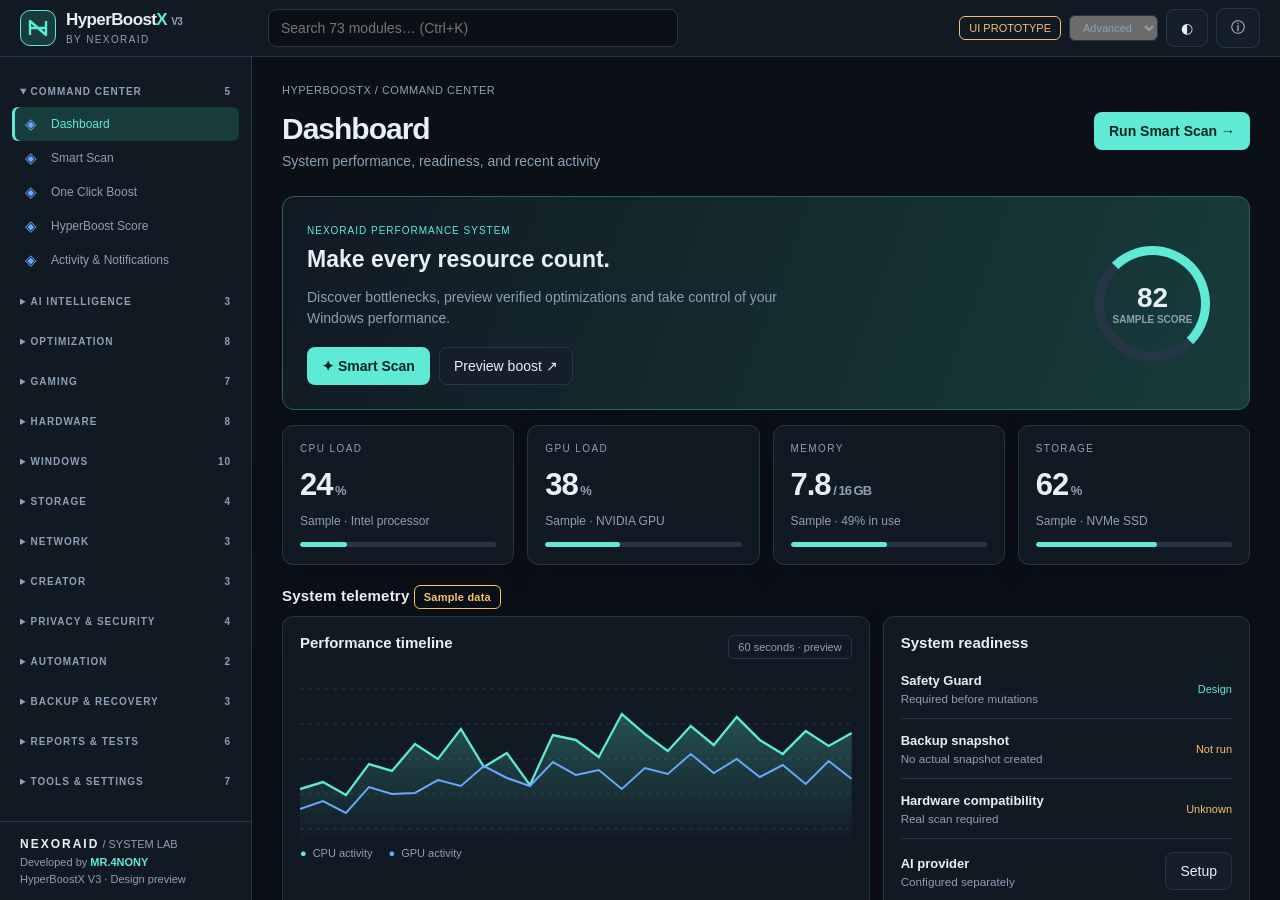
==== index.html @ 1b4dbefa ". ." ====
<!doctype html><html lang="en"><head><meta charset="utf-8"><meta name="viewport" content="width=device-width,initial-scale=1"><title>HyperBoostX V3 • NEXORAID</title><style>
:root{--bg:#0b1017;--surface:#111923;--panel:#151f2b;--line:#273647;--text:#e8f0f7;--muted:#8da1b4;--accent:#5eead4;--blue:#67a9ff;--sub:#173c3b;--warn:#f6c16b;--danger:#fc8493;--shadow:0 10px 30px #0003;color-scheme:dark}body.light{--bg:#eef3f8;--surface:#fff;--panel:#f5f8fb;--line:#d8e2ec;--text:#172333;--muted:#526679;--accent:#087e72;--blue:#1769bc;--sub:#def6ef;--warn:#98600a;--danger:#b32642;--shadow:0 10px 30px #22334410;color-scheme:light}*{box-sizing:border-box}body{margin:0;font:14px 'Segoe UI',Arial,sans-serif;color:var(--text);background:var(--bg)}button,input,select{font:inherit;color:inherit}button{cursor:pointer}button:focus-visible,input:focus-visible,select:focus-visible{outline:2px solid var(--accent);outline-offset:3px}button{border:1px solid var(--line);background:var(--panel);border-radius:8px;padding:10px 14px}button:hover{border-color:var(--accent)}button.primary{background:var(--accent);color:#062622;font-weight:700;border-color:transparent}body.light button.primary{color:white}.shell{height:100dvh;display:grid;grid-template-columns:252px minmax(0,1fr);grid-template-rows:57px 1fr}.top{grid-column:1/-1;display:flex;align-items:center;gap:16px;border-bottom:1px solid var(--line);background:var(--surface);padding:0 20px}.brand{width:232px;display:flex;align-items:center;gap:10px;flex:none}.mark{display:grid;place-items:center;width:36px;height:36px;background:var(--sub);border:1px solid var(--accent);border-radius:10px;color:var(--accent)}.brand strong{font-size:17px;letter-spacing:-.6px}.brand small,.micro{font-size:10px;letter-spacing:1.4px;text-transform:uppercase;color:var(--muted)}.top .search{flex:1;max-width:410px;min-width:0;background:var(--bg);border:1px solid var(--line);border-radius:8px;padding:10px 12px}.topright{margin-left:auto;display:flex;gap:8px;align-items:center}.pill{font-size:11px;border:1px solid var(--line);border-radius:6px;padding:5px 9px;white-space:nowrap;color:var(--muted)}.pill.demo{color:var(--warn);border-color:var(--warn)}.sidebar{background:var(--surface);border-right:1px solid var(--line);display:flex;flex-direction:column;min-height:0}.nav{overflow:auto;padding:10px 12px;flex:1}.group{margin:9px 0}.group summary{cursor:pointer;font-size:10px;letter-spacing:1px;color:var(--muted);font-weight:700;padding:10px 8px}.nav button{display:flex;align-items:center;gap:10px;width:100%;text-align:left;padding:8px 9px;border:0;background:none;color:var(--muted);font-size:12px;border-radius:6px}.nav button.active{background:var(--sub);color:var(--accent);box-shadow:inset 3px 0 var(--accent)}.nav button:hover{background:var(--panel);color:var(--text)}.navico{width:20px;text-align:center;font-size:15px;color:var(--blue)}.credit{padding:15px 20px;border-top:1px solid var(--line);font-size:11px;color:var(--muted)}.credit strong{color:var(--text);font-size:12px;letter-spacing:2px}.credit div+div{margin-top:5px}.main{overflow:auto;min-width:0;padding:27px 30px 35px}.crumb{font-size:11px;color:var(--muted);letter-spacing:.5px;margin-bottom:16px}.pagehead{display:flex;align-items:flex-start;justify-content:space-between;gap:15px;margin-bottom:24px}.pagehead h1{font-size:30px;margin:0 0 5px;letter-spacing:-1px}.pagehead p{margin:0;color:var(--muted);line-height:1.5}.sectiontitle{font-size:15px;font-weight:700;letter-spacing:.2px;margin:22px 0 12px}.grid{display:grid;gap:13px}.metrics{grid-template-columns:repeat(4,minmax(0,1fr))}.cols{grid-template-columns:minmax(0,1.6fr) minmax(0,1fr)}.three{grid-template-columns:repeat(3,minmax(0,1fr))}.card{background:var(--surface);border:1px solid var(--line);border-radius:11px;padding:17px;min-width:0;box-shadow:var(--shadow)}.metric .value{font-size:31px;font-weight:650;margin:13px 0 9px;letter-spacing:-1px}.metric .unit{font-size:13px;color:var(--muted)}.metric .caption,.muted{color:var(--muted);font-size:12px;line-height:1.5}.bar{height:5px;background:var(--line);border-radius:10px;overflow:hidden;margin-top:12px}.bar i{display:block;height:100%;background:var(--accent);border-radius:10px}.hero{position:relative;overflow:hidden;border:1px solid #276460;background:linear-gradient(110deg,var(--surface),var(--sub));padding:24px;display:grid;grid-template-columns:1fr 130px;gap:16px;align-items:center;margin-bottom:15px;border-radius:12px}.hero h2{font-size:23px;margin:9px 0}.hero p{color:var(--muted);line-height:1.5;max-width:480px}.hero .actions{display:flex;gap:9px;flex-wrap:wrap;margin-top:18px}.score{width:115px;height:115px;border-radius:50%;display:grid;place-items:center;border:9px solid var(--line);border-top-color:var(--accent);border-right-color:var(--accent);font-size:28px;font-weight:650;text-align:center}.score small{font-size:10px;color:var(--muted);display:block}.card h3{margin:0 0 8px;font-size:15px}.flex{display:flex;align-items:center;justify-content:space-between;gap:10px}.chart{width:100%;height:175px;margin-top:10px}.legend{display:flex;gap:16px;font-size:11px;color:var(--muted)}.legend span:before{content:'●';color:var(--accent);padding-right:6px}.legend span+span:before{color:var(--blue)}.rowline{display:flex;justify-content:space-between;align-items:center;gap:10px;padding:13px 0;border-bottom:1px solid var(--line)}.rowline:last-child{border-bottom:0}.rowline b{font-size:13px}.rowline small{display:block;margin-top:4px;color:var(--muted)}.state{font-size:11px;color:var(--accent)}.state.warn{color:var(--warn)}.tile{text-align:left;padding:16px;min-height:105px}.tile b{display:block;margin:9px 0 5px}.tile .navico{font-size:20px}.tablewrap{overflow:auto}table{width:100%;border-collapse:collapse;text-align:left;font-size:12px}th{color:var(--muted);font-weight:600}th,td{padding:12px 9px;border-bottom:1px solid var(--line)}td:last-child{text-align:right}.notice{padding:11px 13px;border:1px solid var(--line);border-left:3px solid var(--warn);border-radius:7px;color:var(--muted);font-size:12px;margin:12px 0;line-height:1.5}.tabs{display:flex;gap:7px;flex-wrap:wrap;margin:0 0 14px}.tabs button.active{color:var(--accent);border-color:var(--accent);background:var(--sub)}.empty{padding:27px;text-align:center;color:var(--muted);border:1px dashed var(--line);border-radius:8px}.tag{font-size:10px;color:var(--accent);text-transform:uppercase;letter-spacing:1px}.feature{display:flex;gap:10px;align-items:flex-start}.feature .dot{margin-top:4px;width:8px;height:8px;border-radius:50%;background:var(--blue);flex:none}.feature h3{font-size:13px}.feature p{margin:0;color:var(--muted);font-size:12px;line-height:1.4}.switchrow{display:flex;justify-content:space-between;align-items:center;padding:13px 0;border-bottom:1px solid var(--line)}.switchrow label{font-weight:600}.switchrow input{accent-color:var(--accent)}dialog{width:min(540px,calc(100% - 28px));border:1px solid var(--line);border-radius:14px;background:var(--surface);color:var(--text);padding:24px;box-shadow:0 25px 80px #0008}dialog::backdrop{background:#0009}dialog h2{margin-top:0}dialog p{color:var(--muted);line-height:1.5}dialog .footer{display:flex;justify-content:flex-end;gap:8px;margin-top:24px}.toast{position:fixed;right:20px;bottom:20px;max-width:340px;padding:14px 18px;background:var(--surface);border:1px solid var(--accent);border-radius:9px;box-shadow:var(--shadow);z-index:3}.hidden{display:none!important}.mobile{display:none}.footnote{font-size:11px;color:var(--muted);margin-top:23px}.field{display:block;width:100%;padding:10px;background:var(--bg);border:1px solid var(--line);border-radius:7px;margin:8px 0 16px}.option{display:flex;align-items:center;gap:10px;margin:12px 0}.option input{accent-color:var(--accent)}@media(max-width:1050px){.shell{grid-template-columns:220px minmax(0,1fr)}.brand{width:200px}.main{padding:23px 22px}.metrics{grid-template-columns:repeat(2,1fr)}.three{grid-template-columns:repeat(2,1fr)}.topright .demo{display:none}}@media(max-width:710px){.shell{grid-template-columns:1fr;grid-template-rows:57px 1fr}.mobile{display:block}.sidebar{display:none;position:fixed;top:57px;left:0;bottom:0;z-index:4;width:252px;box-shadow:0 20px 40px #0008}.sidebar.open{display:flex}.brand{width:auto}.brand small{display:none}.top{padding:0 10px;gap:8px}.top .search{width:90px}.topright #mode{display:none}.main{padding:18px 14px}.cols,.three{grid-template-columns:1fr}.hero{grid-template-columns:1fr}.score{display:none}.pagehead{flex-direction:column}.pagehead h1{font-size:25px}.topright{gap:2px}.topright button{padding:8px}.metrics{gap:8px}.metric .value{font-size:25px}.metric{padding:12px}}
</style></head><body><div class="shell"><header class="top"><button class="mobile" id="menuBtn" aria-label="Toggle navigation">☰</button><div class="brand"><div class="mark"><svg width="24" height="24" viewBox="0 0 24 24" fill="none" stroke="currentColor" stroke-width="2.4"><path d="M4 19V5l16 14V5M4 12h16" stroke-linejoin="round"/></svg></div><div><strong>HyperBoost<span style="color:var(--accent)">X</span> <span style="font-size:10px;color:var(--muted)">V3</span></strong><br><small>by NEXORAID</small></div></div><input id="search" class="search" placeholder="Search 73 modules… (Ctrl+K)" aria-label="Search navigation"><div class="topright"><span class="pill demo">UI PROTOTYPE</span><select id="mode" class="pill" aria-label="User mode"><option>Beginner</option><option selected>Advanced</option><option>Expert</option></select><button id="theme" aria-label="Toggle theme">◐</button><button id="about" aria-label="About">ⓘ</button></div></header><aside class="sidebar" id="sidebar"><nav class="nav" id="nav" aria-label="Modules"></nav><div class="credit"><div><strong>NEXORAID</strong> / SYSTEM LAB</div><div>Developed by <b style="color:var(--accent)">MR.4NONY</b></div><div>HyperBoostX V3 · Design preview</div></div></aside><main class="main" id="main"></main></div><dialog id="modal" aria-labelledby="modalTitle"><div id="modalBody"></div></dialog><div id="toast" class="toast hidden" role="status"></div>
<script>const pages=[{"group": "COMMAND CENTER", "name": "Dashboard", "short": "Overview", "desc": "System performance, readiness, and recent activity", "action": "Run Smart Scan", "kind": "smart-scan", "features": ["CPU load", "GPU load", "Memory pressure", "Storage health"]}, {"group": "COMMAND CENTER", "name": "Smart Scan", "short": "Scan", "desc": "Inspect hardware, configuration, and performance findings", "action": "Start scan", "kind": "scan", "features": ["Quick scan", "Deep scan", "Gaming scan", "Hardware scan", "Privacy scan", "Driver scan"]}, {"group": "COMMAND CENTER", "name": "One Click Boost", "short": "Boost", "desc": "Compose compatible optimizations with safety preview", "action": "Preview boost", "kind": "apply", "features": ["Safe Boost", "Gaming Boost", "Low-End Boost", "Creator Boost", "Custom Boost"]}, {"group": "COMMAND CENTER", "name": "HyperBoost Score", "short": "Score", "desc": "Explain readiness scores, measurement sources and confidence", "action": "Recalculate score", "kind": "scan", "features": ["CPU readiness", "RAM readiness", "GPU readiness", "Storage readiness", "Network readiness", "Reliability"]}, {"group": "COMMAND CENTER", "name": "Activity & Notifications", "short": "Activity", "desc": "Review notifications, action evidence, and pending restarts", "action": "Review events", "kind": "read", "features": ["Action history", "Alerts", "Pending restart", "System notices"]}, {"group": "AI INTELLIGENCE", "name": "AI Assistant", "short": "AI", "desc": "Hardware-aware assistance and safe action plans", "action": "Open assistant", "kind": "ai", "features": ["System diagnosis", "Game recommendations", "Hardware upgrades", "Explain results"]}, {"group": "AI INTELLIGENCE", "name": "AI Provider Center", "short": "Provider", "desc": "Configure NVIDIA AI, local rules or an authorized gateway", "action": "Test connection", "kind": "settings", "features": ["Offline rules", "NVIDIA BYOK", "Model discovery", "Managed gateway"]}, {"group": "AI INTELLIGENCE", "name": "GPU AI Assistant", "short": "GPU AI", "desc": "Analyze graphics workloads and configuration options", "action": "Analyze GPU", "kind": "scan", "features": ["Vendor detection", "Driver health", "VRAM pressure", "Graphics recommendations"]}, {"group": "OPTIMIZATION", "name": "Performance Profiles", "short": "Profiles", "desc": "Compose safe presets and restore previous settings", "action": "Preview profile", "kind": "profile", "features": ["Balanced Safe", "Maximum Safe", "Gaming", "Streaming", "Creator", "Office", "Low-End PC", "High-End PC", "Laptop Battery", "Expert Custom"]}, {"group": "OPTIMIZATION", "name": "Safe Tweak Library", "short": "Tweaks", "desc": "Search verified unique actions and inspect risks", "action": "Preview selected", "kind": "apply", "features": ["CPU tweaks", "Memory tweaks", "Graphics tweaks", "Power", "Windows", "Network", "Privacy", "Storage", "Repair"]}, {"group": "OPTIMIZATION", "name": "Advanced Tweaks", "short": "Expert", "desc": "Inspect platform-dependent settings with explicit approval", "action": "Review changes", "kind": "apply", "features": ["Current values", "Compatibility", "Conflicts", "Backups"]}, {"group": "OPTIMIZATION", "name": "CPU Optimization", "short": "CPU", "desc": "Inspect processor activity and supported process policies", "action": "Analyze CPU", "kind": "scan", "features": ["CPU topology", "Background usage", "Priority", "Affinity", "Power policies"]}, {"group": "OPTIMIZATION", "name": "CPU Turbo Diagnostics", "short": "Turbo", "desc": "Inspect frequency, thermal constraints and power policy", "action": "Run diagnostics", "kind": "scan", "features": ["Clock telemetry", "Power policy", "Thermal limits", "Turbo indicators"]}, {"group": "OPTIMIZATION", "name": "Smart Memory Guard", "short": "RAM", "desc": "Monitor pressure and manage approved background workloads", "action": "Configure guard", "kind": "settings", "features": ["Thresholds", "Process exclusions", "Commit charge", "Notifications", "Cooldown"]}, {"group": "OPTIMIZATION", "name": "Power Optimization", "short": "Power", "desc": "Manage Windows power plans and AC/DC settings", "action": "Preview plan", "kind": "apply", "features": ["Current plan", "Plan inventory", "Processor policy", "Sleep", "Restore"]}, {"group": "OPTIMIZATION", "name": "Hardware Tuner", "short": "Tuner", "desc": "Expose only supported OS-level tuning controls", "action": "Inspect capabilities", "kind": "scan", "features": ["CPU policy", "GPU preference", "Device power", "Thermal awareness"]}, {"group": "GAMING", "name": "Game Boost Engine", "short": "Gaming", "desc": "Combine game readiness, safe profiles and session restore", "action": "Preview gaming boost", "kind": "apply", "features": ["CPU pressure", "VRAM", "Network", "Overlay", "Background apps", "Session restore"]}, {"group": "GAMING", "name": "Game Library", "short": "Library", "desc": "Discover installed games and register executable paths", "action": "Detect games", "kind": "scan", "features": ["GTA V Legacy", "GTA V Enhanced", "FiveM", "Roblox", "Steam", "Epic games", "Manual game"]}, {"group": "GAMING", "name": "Per-Game Profiles", "short": "Game profiles", "desc": "Create and manage reversible per-game configuration", "action": "Create profile", "kind": "profile", "features": ["Auto apply", "Auto restore", "Profile editor", "Import", "Export", "History"]}, {"group": "GAMING", "name": "Auto Gaming Mode", "short": "Auto game", "desc": "Detect game lifecycle and activate approved rules", "action": "Configure trigger", "kind": "settings", "features": ["Game detection", "Profile conflict", "Session exclusions", "Recovery"]}, {"group": "GAMING", "name": "FPS & Frame Time", "short": "FPS", "desc": "Capture supported real frame timing and session metrics", "action": "Start capture", "kind": "scan", "features": ["Average FPS", "Frame time", "1% low", "0.1% low", "Session history"]}, {"group": "GAMING", "name": "Stutter Analyzer", "short": "Stutter", "desc": "Correlate frame spikes with CPU GPU memory and disk", "action": "Analyze session", "kind": "scan", "features": ["Frame-time spikes", "GPU correlation", "CPU load", "Disk I/O", "Thermal data"]}, {"group": "GAMING", "name": "Overlay Conflict Detector", "short": "Overlay", "desc": "Detect overlay software and inspect resource correlations", "action": "Scan overlays", "kind": "scan", "features": ["Discord", "Steam", "NVIDIA", "AMD", "RTSS", "Xbox Game Bar"]}, {"group": "HARDWARE", "name": "Hardware Inventory", "short": "Inventory", "desc": "Identify system components, topology and capabilities", "action": "Refresh inventory", "kind": "scan", "features": ["Processor", "GPU", "Motherboard", "RAM", "Storage", "BIOS read-only"]}, {"group": "HARDWARE", "name": "GPU Center", "short": "Graphics", "desc": "Vendor-aware graphics diagnostics and supported settings", "action": "Refresh GPU", "kind": "scan", "features": ["NVIDIA", "AMD", "Intel", "Hybrid graphics", "Driver", "VRAM"]}, {"group": "HARDWARE", "name": "Hardware Vendor Center", "short": "Vendors", "desc": "Inspect supported vendor integration and utilities", "action": "Detect vendors", "kind": "scan", "features": ["NVIDIA", "AMD", "Intel", "MSI", "ASUS", "Other vendors"]}, {"group": "HARDWARE", "name": "Driver Health", "short": "Drivers", "desc": "Identify device errors and verified driver information", "action": "Scan drivers", "kind": "scan", "features": ["Graphics", "Chipset", "Audio", "LAN", "Wi-Fi", "Bluetooth", "USB"]}, {"group": "HARDWARE", "name": "Device Manager", "short": "Devices", "desc": "Inspect device state and open supported controls", "action": "Refresh devices", "kind": "scan", "features": ["Device inventory", "Device errors", "USB", "Bluetooth", "Display", "Audio"]}, {"group": "HARDWARE", "name": "RGB Software Detector", "short": "RGB", "desc": "Measure overhead from vendor lighting applications", "action": "Detect software", "kind": "scan", "features": ["SignalRGB", "Mystic Light", "OpenRGB", "iCUE", "Armoury Crate"]}, {"group": "HARDWARE", "name": "MSI Safe Optimizer", "short": "MSI", "desc": "Inspect MSI utilities without disrupting cooling services", "action": "Analyze MSI tools", "kind": "scan", "features": ["MSI Center", "Mystic Light", "Service dependencies", "Exclusions"]}, {"group": "HARDWARE", "name": "Laptop & Battery", "short": "Battery", "desc": "Inspect battery health and AC/DC policy", "action": "Run battery report", "kind": "scan", "features": ["Battery capacity", "Charge", "Power source", "Health", "Energy profile"]}, {"group": "WINDOWS", "name": "Windows Optimization", "short": "Windows", "desc": "Inspect supported system preferences and settings", "action": "Preview optimization", "kind": "apply", "features": ["Visual effects", "Notifications", "Explorer", "Storage Sense", "Search indexing"]}, {"group": "WINDOWS", "name": "Startup Manager", "short": "Startup", "desc": "Inspect startup entries and reversible controls", "action": "Scan startup", "kind": "scan", "features": ["Startup folder", "Registry entries", "App startup", "Restore"]}, {"group": "WINDOWS", "name": "Boot Optimizer", "short": "Boot", "desc": "Analyze recorded boot duration and startup impact", "action": "Analyze boot", "kind": "scan", "features": ["Boot events", "Startup impact", "Service dependencies", "Boot history"]}, {"group": "WINDOWS", "name": "App Load Optimizer", "short": "App load", "desc": "Measure application launch times under comparable conditions", "action": "Start measurement", "kind": "scan", "features": ["App inventory", "Launch timing", "Background load", "History"]}, {"group": "WINDOWS", "name": "Process & Task Manager", "short": "Processes", "desc": "Inspect resource consumption and protected processes", "action": "Refresh processes", "kind": "scan", "features": ["CPU usage", "Memory usage", "Process tree", "Priority", "Protected processes"]}, {"group": "WINDOWS", "name": "Windows Services", "short": "Services", "desc": "Review service state, dependencies and approved controls", "action": "Scan services", "kind": "scan", "features": ["Service inventory", "Startup types", "Dependencies", "Protection", "Restore"]}, {"group": "WINDOWS", "name": "Scheduled Tasks", "short": "Tasks", "desc": "Inspect task triggers and allowed reversible controls", "action": "Refresh tasks", "kind": "scan", "features": ["Task inventory", "Triggers", "Last result", "Backup", "Restore"]}, {"group": "WINDOWS", "name": "Debloat Center", "short": "Debloat", "desc": "Review optional packages and restoration possibilities", "action": "Scan applications", "kind": "scan", "features": ["Win32 apps", "Store packages", "Dependencies", "Exclusions", "Uninstall preview"]}, {"group": "WINDOWS", "name": "Windows Update", "short": "Updates", "desc": "Inspect update health and pending restart", "action": "Check status", "kind": "scan", "features": ["Installed updates", "Pending updates", "Restart status", "Troubleshooting"]}, {"group": "WINDOWS", "name": "Repair & Troubleshooting", "short": "Repair", "desc": "Run supported checks and verified repair workflows", "action": "Start diagnostics", "kind": "scan", "features": ["SFC", "DISM", "Disk diagnostics", "Update diagnostics", "Event logs"]}, {"group": "STORAGE", "name": "Storage Center", "short": "Storage", "desc": "Inspect storage media, capacity and health", "action": "Scan drives", "kind": "scan", "features": ["HDD", "SATA SSD", "NVMe", "Volumes", "SMART", "TRIM"]}, {"group": "STORAGE", "name": "Cleanup Center", "short": "Cleanup", "desc": "Preview safe files and actual reclaimable storage", "action": "Scan cleanup", "kind": "scan", "features": ["Temp files", "Caches", "Recycle Bin", "Crash dumps", "Shader cache"]}, {"group": "STORAGE", "name": "Duplicate & Large Files", "short": "Files", "desc": "Review duplicate candidates and unusually large files", "action": "Analyze folders", "kind": "scan", "features": ["Folder selection", "Duplicate groups", "Large files", "Exclusions"]}, {"group": "STORAGE", "name": "Drive Optimization", "short": "Drives", "desc": "Review supported drive maintenance operations", "action": "Inspect drive policy", "kind": "scan", "features": ["Media type", "TRIM", "Optimize drives", "Schedule", "Health"]}, {"group": "NETWORK", "name": "Network Center", "short": "Network", "desc": "Inspect interfaces and connection diagnostics", "action": "Diagnose connection", "kind": "scan", "features": ["Adapters", "IP configuration", "Link speed", "Wi-Fi", "Traffic"]}, {"group": "NETWORK", "name": "DNS & Latency", "short": "DNS", "desc": "Measure resolver timing and endpoint reachability", "action": "Run latency test", "kind": "scan", "features": ["Ping", "Jitter", "Loss", "DNS response", "Resolver selection"]}, {"group": "NETWORK", "name": "Network Profiles", "short": "Net profiles", "desc": "Preview supported network configuration changes", "action": "Preview network profile", "kind": "apply", "features": ["Balanced", "Gaming diagnostics", "DNS policy", "Restore"]}, {"group": "CREATOR", "name": "Streaming Center", "short": "Streaming", "desc": "Inspect encoders and streaming resource availability", "action": "Analyze streaming", "kind": "scan", "features": ["OBS", "Streamlabs", "NVENC", "AMF", "Quick Sync", "CPU encoder"]}, {"group": "CREATOR", "name": "Audio & DJ Performance", "short": "Audio", "desc": "Inspect audio devices and production workloads", "action": "Analyze audio", "kind": "scan", "features": ["Rekordbox", "Ableton", "FL Studio", "Serato", "Audio endpoints", "USB audio"]}, {"group": "CREATOR", "name": "Webcam Diagnostics", "short": "Webcam", "desc": "Inspect camera and microphone device readiness", "action": "Detect devices", "kind": "scan", "features": ["Webcam inventory", "Microphones", "Driver status", "Permissions"]}, {"group": "PRIVACY & SECURITY", "name": "Privacy Center", "short": "Privacy", "desc": "Review supported privacy preferences and consent", "action": "Review settings", "kind": "settings", "features": ["Telemetry preferences", "App permissions", "Data export", "Data deletion"]}, {"group": "PRIVACY & SECURITY", "name": "Security Health", "short": "Security", "desc": "Read security state without weakening protections", "action": "Check protections", "kind": "scan", "features": ["Defender", "Firewall", "UAC", "Secure Boot", "Update health"]}, {"group": "PRIVACY & SECURITY", "name": "LCD Performance Guard", "short": "LCD", "desc": "Measure LCD utility overhead without interrupting cooling", "action": "Configure guard", "kind": "settings", "features": ["Monitor only", "Gaming guard", "Thresholds", "Fan and pump exclusions"]}, {"group": "PRIVACY & SECURITY", "name": "Trust Center", "short": "Trust", "desc": "Inspect permissions, integrations and trusted components", "action": "Review permissions", "kind": "read", "features": ["Permissions", "Signed components", "Integrations", "Data sharing"]}, {"group": "AUTOMATION", "name": "Scheduled Automation", "short": "Automation", "desc": "Create opt-in maintenance schedules and inspect history", "action": "Create rule", "kind": "settings", "features": ["Scheduled scans", "Cleanup", "Reminders", "Pause", "Emergency stop"]}, {"group": "AUTOMATION", "name": "Task & Rule System", "short": "Rules", "desc": "Define allowed triggers, conditions and conflict policies", "action": "Create rule", "kind": "settings", "features": ["Triggers", "Conditions", "Approved actions", "Cooldown", "History"]}, {"group": "BACKUP & RECOVERY", "name": "Backup Snapshot Center", "short": "Backup", "desc": "Inspect snapshots, integrity, and recoverable settings", "action": "Create snapshot", "kind": "apply", "features": ["Registry", "Services", "Power plan", "Startup", "Network", "Restore point"]}, {"group": "BACKUP & RECOVERY", "name": "Restore & Rollback", "short": "Restore", "desc": "Restore verified previous settings and resolve conflicts", "action": "Review restore", "kind": "apply", "features": ["Last action", "Snapshot", "Profile rollback", "Conflict", "History"]}, {"group": "BACKUP & RECOVERY", "name": "Emergency Recovery", "short": "Recovery", "desc": "Inspect interrupted transactions and recovery options", "action": "Inspect recovery", "kind": "scan", "features": ["Pending transaction", "Safe startup", "Disable automation", "Export diagnostics"]}, {"group": "REPORTS & TESTS", "name": "Benchmark Center", "short": "Benchmark", "desc": "Record real repeated measurements and conditions", "action": "Configure benchmark", "kind": "benchmark", "features": ["CPU", "Storage", "Memory", "Boot", "FPS", "Network"]}, {"group": "REPORTS & TESTS", "name": "Before / After Report", "short": "Compare", "desc": "Compare comparable measurements with observed regressions", "action": "Compare sessions", "kind": "read", "features": ["CPU idle", "RAM idle", "Boot", "FPS", "Frame time", "Reclaimed space"]}, {"group": "REPORTS & TESTS", "name": "Research Mode", "short": "Research", "desc": "Record A/B/C/D experimental configurations and repeat trials", "action": "New experiment", "kind": "benchmark", "features": ["A Windows default", "B HyperBoostX", "C SSD upgrade", "D RAM upgrade", "Run history"]}, {"group": "REPORTS & TESTS", "name": "Reports Center", "short": "Reports", "desc": "Export privacy-aware diagnostic reports and evidence", "action": "Create report", "kind": "read", "features": ["System scan", "Hardware", "Gaming", "Network", "Benchmark", "Action history"]}, {"group": "REPORTS & TESTS", "name": "Test Center", "short": "Tests", "desc": "Check actual application health and supported integrations", "action": "Run self-test", "kind": "scan", "features": ["UI binding", "Backend", "Database", "Permissions", "Backup", "Runtime", "AI", "Webhook"]}, {"group": "REPORTS & TESTS", "name": "Application Health", "short": "Health", "desc": "Inspect worker lifecycle, dependencies and integrity", "action": "Run self-check", "kind": "scan", "features": ["Runtime", "Worker status", "Database", "File integrity", "Recovery"]}, {"group": "TOOLS & SETTINGS", "name": "Plugin Manager", "short": "Plugins", "desc": "Review trusted manifests and plugin permissions", "action": "Review plugins", "kind": "settings", "features": ["Plugin inventory", "Compatibility", "Permissions", "Activity"]}, {"group": "TOOLS & SETTINGS", "name": "Discord Webhook", "short": "Webhook", "desc": "Configure opt-in redacted error reporting", "action": "Configure webhook", "kind": "settings", "features": ["Connection", "Payload preview", "Rate limit", "Categories", "Local fallback"]}, {"group": "TOOLS & SETTINGS", "name": "License Center", "short": "License", "desc": "Review unified edition and local license information", "action": "View license", "kind": "read", "features": ["Edition", "Third-party licenses", "Local state", "Privacy"]}, {"group": "TOOLS & SETTINGS", "name": "Update Center", "short": "App update", "desc": "Inspect signed release packages and update history", "action": "Check release", "kind": "scan", "features": ["Current version", "Trusted source", "Integrity", "Update history"]}, {"group": "TOOLS & SETTINGS", "name": "Knowledge Base", "short": "Help", "desc": "Read offline explanations and recovery instructions", "action": "Browse guides", "kind": "read", "features": ["Getting started", "Optimizing safely", "Troubleshooting", "Recovery"]}, {"group": "TOOLS & SETTINGS", "name": "Settings", "short": "Settings", "desc": "Manage appearance, language, privacy and application behavior", "action": "Edit settings", "kind": "settings", "features": ["Theme", "Language", "User mode", "Monitoring", "Privacy"]}, {"group": "TOOLS & SETTINGS", "name": "About HyperBoostX", "short": "About", "desc": "Product identity and developer attribution", "action": "View credits", "kind": "read", "features": ["HyperBoostX V3", "NEXORAID", "MR.4NONY", "Third-party acknowledgements"]}];const $=id=>document.getElementById(id);const icons=['◈','✦','↗','▣','◇','▤','▱','◉','⌁','▧','⬡','⚙','▥'];const groups=[...new Set(pages.map(p=>p.group))];let current=0,tab='Overview',toastTimer;let activity=[];let demoSettings={};const esc=s=>String(s).replace(/[&<>"']/g,c=>({'&':'&amp;','<':'&lt;','>':'&gt;','"':'&quot;',"'":'&#39;'}[c]));const nameIndex=n=>pages.findIndex(p=>p.name===n);function btn(n,label){return `<button data-go="${nameIndex(n)}">${esc(label||n)} ↗</button>`}function nav(q=''){let term=q.trim().toLowerCase();$('nav').innerHTML=groups.map((g,i)=>{let matching=pages.map((p,j)=>({...p,j})).filter(p=>p.group===g&&(!term||`${p.name} ${p.group} ${p.desc} ${p.features.join(' ')}`.toLowerCase().includes(term)));return matching.length?`<details class="group" ${term||pages[current].group===g||i===0?'open':''}><summary>${g} <span style="float:right">${matching.length}</span></summary>${matching.map(p=>`<button data-go="${p.j}" class="${p.j===current?'active':''}"><span class="navico">${icons[i%icons.length]}</span>${esc(p.name)}</button>`).join('')}</details>`:''}).join('')||'<div class="empty">No matching modules</div>'}function go(i){if(!pages[i])return;current=i;tab='Overview';$('search').value='';nav();render();$('sidebar').classList.remove('open');$('main').scrollTop=0}function chart(){return `<svg class="chart" role="img" aria-label="Illustrative CPU and GPU performance chart, sample data" viewBox="0 0 600 175" preserveAspectRatio="none"><defs><linearGradient id="fade" x1="0" x2="0" y1="0" y2="1"><stop stop-color="#5eead4" stop-opacity=".27"/><stop offset="1" stop-color="#5eead4" stop-opacity="0"/></linearGradient></defs>${[20,55,90,125,160].map(y=>`<path d="M0 ${y}H600" stroke="var(--line)" stroke-dasharray="4 5"/>`).join('')}<path d="M0 120L25 113 50 126 75 95 100 102 125 75 150 90 175 60 200 98 225 84 250 116 275 66 300 71 325 88 350 45 375 65 400 82 425 57 450 76 475 48 500 71 525 85 550 62 575 77 600 64V175H0Z" fill="url(#fade)"/><path d="M0 120L25 113 50 126 75 95 100 102 125 75 150 90 175 60 200 98 225 84 250 116 275 66 300 71 325 88 350 45 375 65 400 82 425 57 450 76 475 48 500 71 525 85 550 62 575 77 600 64" fill="none" stroke="var(--accent)" stroke-width="2.4"/><path d="M0 140L25 132 50 144 75 118 100 125 125 124 150 111 175 117 200 97 225 109 250 117 275 93 300 106 325 101 350 120 375 99 400 105 425 85 450 104 475 90 500 108 525 96 550 115 575 92 600 110" fill="none" stroke="var(--blue)" stroke-width="2"/></svg>`}function metric(label,v,u,caption,p){return `<div class="card metric"><div class="micro">${label}</div><div class="value">${v}<span class="unit"> ${u}</span></div><div class="caption">${caption}</div><div class="bar"><i style="width:${p}%"></i></div></div>`}function header(p){return `<div class="crumb">HYPERBOOSTX / ${esc(p.group)}</div><div class="pagehead"><div><h1>${esc(p.name)}</h1><p>${esc(p.desc)}</p></div><button class="primary" id="primaryAction">${esc(p.action)} →</button></div>`}function home(){return `<section class="hero"><div><span class="tag">NEXORAID PERFORMANCE SYSTEM</span><h2>Make every resource count.</h2><p>Discover bottlenecks, preview verified optimizations and take control of your Windows performance.</p><div class="actions"><button class="primary" data-go="1">✦ Smart Scan</button>${btn('One Click Boost','Preview boost')}</div></div><div class="score"><div>82<small>SAMPLE SCORE</small></div></div></section><div class="grid metrics">${metric('CPU LOAD','24','%','Sample · Intel processor',24)}${metric('GPU LOAD','38','%','Sample · NVIDIA GPU',38)}${metric('MEMORY','7.8','/ 16 GB','Sample · 49% in use',49)}${metric('STORAGE','62','%','Sample · NVMe SSD',62)}</div><div class="sectiontitle">System telemetry <span class="pill demo">Sample data</span></div><div class="grid cols"><section class="card"><div class="flex"><h3>Performance timeline</h3><span class="pill">60 seconds · preview</span></div>${chart()}<div class="legend"><span>CPU activity</span><span>GPU activity</span></div></section><section class="card"><h3>System readiness</h3><div class="rowline"><div><b>Safety Guard</b><small>Required before mutations</small></div><span class="state">Design</span></div><div class="rowline"><div><b>Backup snapshot</b><small>No actual snapshot created</small></div><span class="state warn">Not run</span></div><div class="rowline"><div><b>Hardware compatibility</b><small>Real scan required</small></div><span class="state warn">Unknown</span></div><div class="rowline"><div><b>AI provider</b><small>Configured separately</small></div><button data-go="6">Setup</button></div></section></div><div class="sectiontitle">Quick access</div><div class="grid three">${['Game Boost Engine','Safe Tweak Library','Benchmark Center','AI Assistant','Backup Snapshot Center','Test Center'].map((n,i)=>`<button class="tile" data-go="${nameIndex(n)}"><span class="navico">${icons[i]}</span><b>${n}</b><span class="muted">${esc(pages[nameIndex(n)].desc)}</span></button>`).join('')}</div>`}function moduleBody(p){if(p.name==='About HyperBoostX')return `<div class="hero"><div><span class="tag">PRODUCT BY NEXORAID</span><h2>HyperBoostX V3</h2><p>Unified Windows performance and diagnostics suite.</p><p><b>Developed by MR.4NONY</b></p></div><div class="mark" style="width:90px;height:90px;font-size:48px">N</div></div><div class="card"><h3>Credits & legal</h3><p class="muted">Brand: NEXORAID • Developer: MR.4NONY • Version: V3 design prototype.</p><p class="muted">Final copyright, release version and third-party licenses must come from the actual repository.</p></div>`;let controls='';if(p.kind==='settings')controls=`<div class="card"><h3>Configuration preview</h3>${p.features.map((f,i)=>`<div class="switchrow"><label for="opt${i}">${esc(f)}</label><input type="checkbox" id="opt${i}" data-setting="${current}:${i}" ${demoSettings[current+':'+i]?'checked':''}></div>`).join('')}<p class="muted">These preview controls do not alter Windows or configure live services.</p></div>`;else if(p.kind==='profile')controls=`<div class="grid three">${p.features.map(f=>`<button class="tile" data-preview="${esc(f)}"><span class="tag">Profile concept</span><b>${esc(f)}</b><span class="muted">Inspect compatible actions and restore policy</span></button>`).join('')}</div>`;else if(p.kind==='ai')controls=`<div class="card"><h3>HyperBoostX Assistant</h3><p class="muted">Offline rules and NVIDIA provider configuration are separate production integrations. No live AI requests are made in this preview.</p><textarea id="aiText" class="field" placeholder="Describe your Windows performance issue…" rows="4" style="resize:vertical"></textarea><button data-preview="AI recommendation plan" class="primary">Preview assistant workflow</button></div>`;else if(p.kind==='benchmark')controls=`<div class="card"><h3>Session parameters</h3><label>Measurement type<select class="field">${p.features.map(f=>`<option>${esc(f)}</option>`).join('')}</select></label><label>Repeat count<select class="field"><option>3</option><option>5</option><option>1</option></select></label><label>Session notes<input class="field" placeholder="Reference conditions / hardware"></label><div class="empty">No measured results. A real Windows runtime is required.</div></div>`;else controls=`<div class="card tablewrap"><div class="flex"><h3>${p.kind==='apply'?'Action selection':'Module inventory'}</h3><span class="pill">${p.features.length} design entries</span></div><table><thead><tr><th>Capability</th><th>Current state</th><th>Action</th></tr></thead><tbody>${p.features.map(f=>`<tr><td>${esc(f)}</td><td><span class="state warn">Not evaluated</span></td><td><button data-preview="${esc(f)}">${p.kind==='apply'?'Preview':'Details'}</button></td></tr>`).join('')}</tbody></table></div>`;return `<div class="notice">DESIGN PREVIEW · No host telemetry, real scan, Windows mutation, backup, benchmark, or external connection is performed.</div><div class="grid three">${p.features.slice(0,3).map(f=>`<div class="card feature"><span class="dot"></span><div><h3>${esc(f)}</h3><p>Awaiting verified runtime data</p></div></div>`).join('')}</div><div class="sectiontitle">${esc(p.name)} workspace</div><div class="tabs">${['Overview','Evidence','History','Help'].map(t=>`<button data-tab="${t}" class="${tab===t?'active':''}">${t}</button>`).join('')}</div>${tab==='Overview'?controls:tab==='Evidence'?'<div class="empty">No verification evidence. Production must display actual source, timestamp, precondition and observed state.</div>':tab==='History'?`<div class="card">${activity.filter(a=>a.page===p.name).map(a=>`<div class="rowline"><div><b>${esc(a.detail)}</b><small>${esc(a.time)} · UI preview only</small></div><span class="state">Previewed</span></div>`).join('')||'<div class="empty">No preview interactions yet.</div>'}</div>`:`<div class="card"><h3>How this module works</h3><p class="muted">${esc(p.desc)}. Actual operations require compatible Windows capabilities, explicit approval where needed, and evidence. Unsupported features must remain unavailable with a reason.</p>${btn('Knowledge Base','Open knowledge base')}</div>`}<div class="sectiontitle">Safety & evidence</div><div class="grid cols"><div class="card"><h3>Production execution contract</h3><div class="rowline"><b>Detect → Validate → Preview</b><span class="pill">Required</span></div><div class="rowline"><b>Approve → Backup → Apply</b><span class="pill">If mutating</span></div><div class="rowline"><b>Verify → Evidence → Restore</b><span class="pill">As applicable</span></div></div><div class="card"><h3>Related tools</h3><p class="muted">Review application health and backup policy before changing Windows.</p><div class="actions">${btn('Backup Snapshot Center','Backup')} ${btn('Test Center','Test Center')}</div></div></div>`}function render(){let p=pages[current];$('main').innerHTML=header(p)+(current===0?home():moduleBody(p))+`<div class="footnote">HyperBoostX V3 · NEXORAID · Developed by MR.4NONY · UI/UX prototype — not a Windows optimizer build.</div>`;$('primaryAction').onclick=()=>p.kind==='smart-scan'?go(1):preview(p.action)}function preview(detail){let p=pages[current];activity.push({page:p.name,detail,time:new Date().toLocaleTimeString()});$('modalBody').innerHTML=`<span class="tag">UI INTERACTION PREVIEW</span><h2 id="modalTitle">${esc(detail)}</h2><p>${esc(p.desc)}</p><div class="notice">No Windows operation will run. Production must inspect actual compatibility, permissions and risks before enabling an action.</div><div class="rowline"><b>Capability detection</b><span class="state warn">Not run</span></div><div class="rowline"><b>Verification evidence</b><span class="state warn">Unavailable</span></div><div class="rowline"><b>Backup / restore state</b><span class="state warn">Not evaluated</span></div><label class="option"><input type="checkbox" id="ack"> I understand this is a UI simulation only.</label><div class="footer"><button id="cancel">Cancel</button><button class="primary" id="confirm" disabled>Finish preview</button></div>`;$('modal').showModal();$('ack').onchange=()=>{$('confirm').disabled=!$('ack').checked};$('cancel').onclick=()=>$('modal').close();$('confirm').onclick=()=>{$('modal').close();notify('UI workflow previewed. No Windows changes were made.')}}function notify(t){$('toast').textContent=t;$('toast').classList.remove('hidden');clearTimeout(toastTimer);toastTimer=setTimeout(()=>$('toast').classList.add('hidden'),3600)}document.addEventListener('click',e=>{let b=e.target.closest('[data-go],[data-tab],[data-preview]');if(!b)return;if(b.dataset.go!==undefined)go(+b.dataset.go);else if(b.dataset.tab){tab=b.dataset.tab;render()}else preview(b.dataset.preview)});document.addEventListener('change',e=>{if(e.target.dataset.setting!==undefined){demoSettings[e.target.dataset.setting]=e.target.checked;notify('Preview preference changed locally.')}});$('search').addEventListener('input',e=>nav(e.target.value));$('search').addEventListener('keydown',e=>{if(e.key==='Enter'){let b=$('nav').querySelector('button');if(b)go(+b.dataset.go)}});$('theme').onclick=()=>document.body.classList.toggle('light');$('about').onclick=()=>go(pages.length-1);$('menuBtn').onclick=()=>$('sidebar').classList.toggle('open');$('mode').onchange=()=>notify('Preview mode: '+$('mode').value);document.addEventListener('keydown',e=>{if((e.ctrlKey||e.metaKey)&&e.key.toLowerCase()==='k'){e.preventDefault();$('search').focus()}});go(0);</script></body></html>
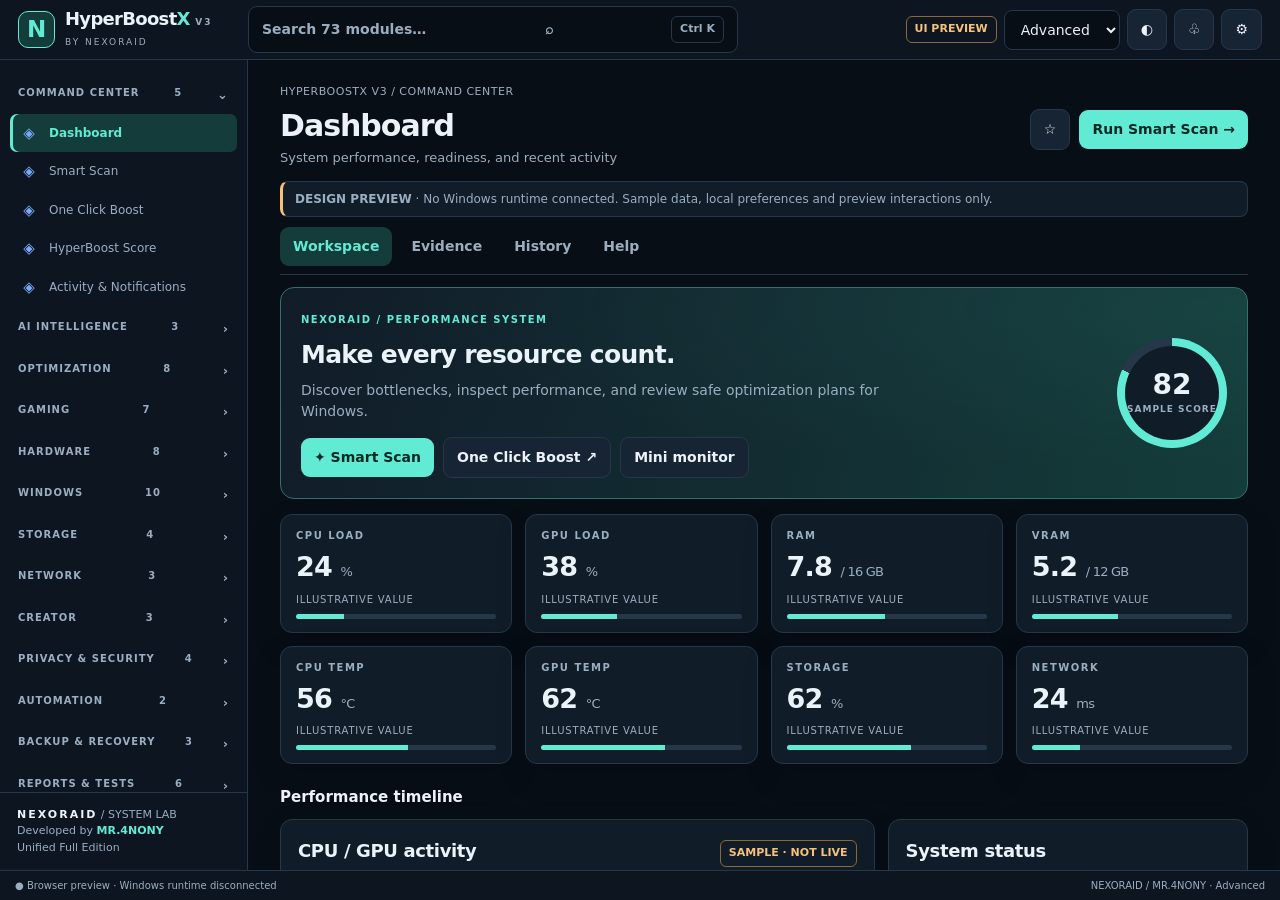
==== commit 0cd39bdb: ". ." ====
--- a/index.html
+++ b/index.html
@@ -1,4 +1,55 @@
-<!doctype html><html lang="en"><head><meta charset="utf-8"><meta name="viewport" content="width=device-width,initial-scale=1"><title>HyperBoostX V3 • NEXORAID</title><style>
-:root{--bg:#0b1017;--surface:#111923;--panel:#151f2b;--line:#273647;--text:#e8f0f7;--muted:#8da1b4;--accent:#5eead4;--blue:#67a9ff;--sub:#173c3b;--warn:#f6c16b;--danger:#fc8493;--shadow:0 10px 30px #0003;color-scheme:dark}body.light{--bg:#eef3f8;--surface:#fff;--panel:#f5f8fb;--line:#d8e2ec;--text:#172333;--muted:#526679;--accent:#087e72;--blue:#1769bc;--sub:#def6ef;--warn:#98600a;--danger:#b32642;--shadow:0 10px 30px #22334410;color-scheme:light}*{box-sizing:border-box}body{margin:0;font:14px 'Segoe UI',Arial,sans-serif;color:var(--text);background:var(--bg)}button,input,select{font:inherit;color:inherit}button{cursor:pointer}button:focus-visible,input:focus-visible,select:focus-visible{outline:2px solid var(--accent);outline-offset:3px}button{border:1px solid var(--line);background:var(--panel);border-radius:8px;padding:10px 14px}button:hover{border-color:var(--accent)}button.primary{background:var(--accent);color:#062622;font-weight:700;border-color:transparent}body.light button.primary{color:white}.shell{height:100dvh;display:grid;grid-template-columns:252px minmax(0,1fr);grid-template-rows:57px 1fr}.top{grid-column:1/-1;display:flex;align-items:center;gap:16px;border-bottom:1px solid var(--line);background:var(--surface);padding:0 20px}.brand{width:232px;display:flex;align-items:center;gap:10px;flex:none}.mark{display:grid;place-items:center;width:36px;height:36px;background:var(--sub);border:1px solid var(--accent);border-radius:10px;color:var(--accent)}.brand strong{font-size:17px;letter-spacing:-.6px}.brand small,.micro{font-size:10px;letter-spacing:1.4px;text-transform:uppercase;color:var(--muted)}.top .search{flex:1;max-width:410px;min-width:0;background:var(--bg);border:1px solid var(--line);border-radius:8px;padding:10px 12px}.topright{margin-left:auto;display:flex;gap:8px;align-items:center}.pill{font-size:11px;border:1px solid var(--line);border-radius:6px;padding:5px 9px;white-space:nowrap;color:var(--muted)}.pill.demo{color:var(--warn);border-color:var(--warn)}.sidebar{background:var(--surface);border-right:1px solid var(--line);display:flex;flex-direction:column;min-height:0}.nav{overflow:auto;padding:10px 12px;flex:1}.group{margin:9px 0}.group summary{cursor:pointer;font-size:10px;letter-spacing:1px;color:var(--muted);font-weight:700;padding:10px 8px}.nav button{display:flex;align-items:center;gap:10px;width:100%;text-align:left;padding:8px 9px;border:0;background:none;color:var(--muted);font-size:12px;border-radius:6px}.nav button.active{background:var(--sub);color:var(--accent);box-shadow:inset 3px 0 var(--accent)}.nav button:hover{background:var(--panel);color:var(--text)}.navico{width:20px;text-align:center;font-size:15px;color:var(--blue)}.credit{padding:15px 20px;border-top:1px solid var(--line);font-size:11px;color:var(--muted)}.credit strong{color:var(--text);font-size:12px;letter-spacing:2px}.credit div+div{margin-top:5px}.main{overflow:auto;min-width:0;padding:27px 30px 35px}.crumb{font-size:11px;color:var(--muted);letter-spacing:.5px;margin-bottom:16px}.pagehead{display:flex;align-items:flex-start;justify-content:space-between;gap:15px;margin-bottom:24px}.pagehead h1{font-size:30px;margin:0 0 5px;letter-spacing:-1px}.pagehead p{margin:0;color:var(--muted);line-height:1.5}.sectiontitle{font-size:15px;font-weight:700;letter-spacing:.2px;margin:22px 0 12px}.grid{display:grid;gap:13px}.metrics{grid-template-columns:repeat(4,minmax(0,1fr))}.cols{grid-template-columns:minmax(0,1.6fr) minmax(0,1fr)}.three{grid-template-columns:repeat(3,minmax(0,1fr))}.card{background:var(--surface);border:1px solid var(--line);border-radius:11px;padding:17px;min-width:0;box-shadow:var(--shadow)}.metric .value{font-size:31px;font-weight:650;margin:13px 0 9px;letter-spacing:-1px}.metric .unit{font-size:13px;color:var(--muted)}.metric .caption,.muted{color:var(--muted);font-size:12px;line-height:1.5}.bar{height:5px;background:var(--line);border-radius:10px;overflow:hidden;margin-top:12px}.bar i{display:block;height:100%;background:var(--accent);border-radius:10px}.hero{position:relative;overflow:hidden;border:1px solid #276460;background:linear-gradient(110deg,var(--surface),var(--sub));padding:24px;display:grid;grid-template-columns:1fr 130px;gap:16px;align-items:center;margin-bottom:15px;border-radius:12px}.hero h2{font-size:23px;margin:9px 0}.hero p{color:var(--muted);line-height:1.5;max-width:480px}.hero .actions{display:flex;gap:9px;flex-wrap:wrap;margin-top:18px}.score{width:115px;height:115px;border-radius:50%;display:grid;place-items:center;border:9px solid var(--line);border-top-color:var(--accent);border-right-color:var(--accent);font-size:28px;font-weight:650;text-align:center}.score small{font-size:10px;color:var(--muted);display:block}.card h3{margin:0 0 8px;font-size:15px}.flex{display:flex;align-items:center;justify-content:space-between;gap:10px}.chart{width:100%;height:175px;margin-top:10px}.legend{display:flex;gap:16px;font-size:11px;color:var(--muted)}.legend span:before{content:'●';color:var(--accent);padding-right:6px}.legend span+span:before{color:var(--blue)}.rowline{display:flex;justify-content:space-between;align-items:center;gap:10px;padding:13px 0;border-bottom:1px solid var(--line)}.rowline:last-child{border-bottom:0}.rowline b{font-size:13px}.rowline small{display:block;margin-top:4px;color:var(--muted)}.state{font-size:11px;color:var(--accent)}.state.warn{color:var(--warn)}.tile{text-align:left;padding:16px;min-height:105px}.tile b{display:block;margin:9px 0 5px}.tile .navico{font-size:20px}.tablewrap{overflow:auto}table{width:100%;border-collapse:collapse;text-align:left;font-size:12px}th{color:var(--muted);font-weight:600}th,td{padding:12px 9px;border-bottom:1px solid var(--line)}td:last-child{text-align:right}.notice{padding:11px 13px;border:1px solid var(--line);border-left:3px solid var(--warn);border-radius:7px;color:var(--muted);font-size:12px;margin:12px 0;line-height:1.5}.tabs{display:flex;gap:7px;flex-wrap:wrap;margin:0 0 14px}.tabs button.active{color:var(--accent);border-color:var(--accent);background:var(--sub)}.empty{padding:27px;text-align:center;color:var(--muted);border:1px dashed var(--line);border-radius:8px}.tag{font-size:10px;color:var(--accent);text-transform:uppercase;letter-spacing:1px}.feature{display:flex;gap:10px;align-items:flex-start}.feature .dot{margin-top:4px;width:8px;height:8px;border-radius:50%;background:var(--blue);flex:none}.feature h3{font-size:13px}.feature p{margin:0;color:var(--muted);font-size:12px;line-height:1.4}.switchrow{display:flex;justify-content:space-between;align-items:center;padding:13px 0;border-bottom:1px solid var(--line)}.switchrow label{font-weight:600}.switchrow input{accent-color:var(--accent)}dialog{width:min(540px,calc(100% - 28px));border:1px solid var(--line);border-radius:14px;background:var(--surface);color:var(--text);padding:24px;box-shadow:0 25px 80px #0008}dialog::backdrop{background:#0009}dialog h2{margin-top:0}dialog p{color:var(--muted);line-height:1.5}dialog .footer{display:flex;justify-content:flex-end;gap:8px;margin-top:24px}.toast{position:fixed;right:20px;bottom:20px;max-width:340px;padding:14px 18px;background:var(--surface);border:1px solid var(--accent);border-radius:9px;box-shadow:var(--shadow);z-index:3}.hidden{display:none!important}.mobile{display:none}.footnote{font-size:11px;color:var(--muted);margin-top:23px}.field{display:block;width:100%;padding:10px;background:var(--bg);border:1px solid var(--line);border-radius:7px;margin:8px 0 16px}.option{display:flex;align-items:center;gap:10px;margin:12px 0}.option input{accent-color:var(--accent)}@media(max-width:1050px){.shell{grid-template-columns:220px minmax(0,1fr)}.brand{width:200px}.main{padding:23px 22px}.metrics{grid-template-columns:repeat(2,1fr)}.three{grid-template-columns:repeat(2,1fr)}.topright .demo{display:none}}@media(max-width:710px){.shell{grid-template-columns:1fr;grid-template-rows:57px 1fr}.mobile{display:block}.sidebar{display:none;position:fixed;top:57px;left:0;bottom:0;z-index:4;width:252px;box-shadow:0 20px 40px #0008}.sidebar.open{display:flex}.brand{width:auto}.brand small{display:none}.top{padding:0 10px;gap:8px}.top .search{width:90px}.topright #mode{display:none}.main{padding:18px 14px}.cols,.three{grid-template-columns:1fr}.hero{grid-template-columns:1fr}.score{display:none}.pagehead{flex-direction:column}.pagehead h1{font-size:25px}.topright{gap:2px}.topright button{padding:8px}.metrics{gap:8px}.metric .value{font-size:25px}.metric{padding:12px}}
-</style></head><body><div class="shell"><header class="top"><button class="mobile" id="menuBtn" aria-label="Toggle navigation">☰</button><div class="brand"><div class="mark"><svg width="24" height="24" viewBox="0 0 24 24" fill="none" stroke="currentColor" stroke-width="2.4"><path d="M4 19V5l16 14V5M4 12h16" stroke-linejoin="round"/></svg></div><div><strong>HyperBoost<span style="color:var(--accent)">X</span> <span style="font-size:10px;color:var(--muted)">V3</span></strong><br><small>by NEXORAID</small></div></div><input id="search" class="search" placeholder="Search 73 modules… (Ctrl+K)" aria-label="Search navigation"><div class="topright"><span class="pill demo">UI PROTOTYPE</span><select id="mode" class="pill" aria-label="User mode"><option>Beginner</option><option selected>Advanced</option><option>Expert</option></select><button id="theme" aria-label="Toggle theme">◐</button><button id="about" aria-label="About">ⓘ</button></div></header><aside class="sidebar" id="sidebar"><nav class="nav" id="nav" aria-label="Modules"></nav><div class="credit"><div><strong>NEXORAID</strong> / SYSTEM LAB</div><div>Developed by <b style="color:var(--accent)">MR.4NONY</b></div><div>HyperBoostX V3 · Design preview</div></div></aside><main class="main" id="main"></main></div><dialog id="modal" aria-labelledby="modalTitle"><div id="modalBody"></div></dialog><div id="toast" class="toast hidden" role="status"></div>
-<script>const pages=[{"group": "COMMAND CENTER", "name": "Dashboard", "short": "Overview", "desc": "System performance, readiness, and recent activity", "action": "Run Smart Scan", "kind": "smart-scan", "features": ["CPU load", "GPU load", "Memory pressure", "Storage health"]}, {"group": "COMMAND CENTER", "name": "Smart Scan", "short": "Scan", "desc": "Inspect hardware, configuration, and performance findings", "action": "Start scan", "kind": "scan", "features": ["Quick scan", "Deep scan", "Gaming scan", "Hardware scan", "Privacy scan", "Driver scan"]}, {"group": "COMMAND CENTER", "name": "One Click Boost", "short": "Boost", "desc": "Compose compatible optimizations with safety preview", "action": "Preview boost", "kind": "apply", "features": ["Safe Boost", "Gaming Boost", "Low-End Boost", "Creator Boost", "Custom Boost"]}, {"group": "COMMAND CENTER", "name": "HyperBoost Score", "short": "Score", "desc": "Explain readiness scores, measurement sources and confidence", "action": "Recalculate score", "kind": "scan", "features": ["CPU readiness", "RAM readiness", "GPU readiness", "Storage readiness", "Network readiness", "Reliability"]}, {"group": "COMMAND CENTER", "name": "Activity & Notifications", "short": "Activity", "desc": "Review notifications, action evidence, and pending restarts", "action": "Review events", "kind": "read", "features": ["Action history", "Alerts", "Pending restart", "System notices"]}, {"group": "AI INTELLIGENCE", "name": "AI Assistant", "short": "AI", "desc": "Hardware-aware assistance and safe action plans", "action": "Open assistant", "kind": "ai", "features": ["System diagnosis", "Game recommendations", "Hardware upgrades", "Explain results"]}, {"group": "AI INTELLIGENCE", "name": "AI Provider Center", "short": "Provider", "desc": "Configure NVIDIA AI, local rules or an authorized gateway", "action": "Test connection", "kind": "settings", "features": ["Offline rules", "NVIDIA BYOK", "Model discovery", "Managed gateway"]}, {"group": "AI INTELLIGENCE", "name": "GPU AI Assistant", "short": "GPU AI", "desc": "Analyze graphics workloads and configuration options", "action": "Analyze GPU", "kind": "scan", "features": ["Vendor detection", "Driver health", "VRAM pressure", "Graphics recommendations"]}, {"group": "OPTIMIZATION", "name": "Performance Profiles", "short": "Profiles", "desc": "Compose safe presets and restore previous settings", "action": "Preview profile", "kind": "profile", "features": ["Balanced Safe", "Maximum Safe", "Gaming", "Streaming", "Creator", "Office", "Low-End PC", "High-End PC", "Laptop Battery", "Expert Custom"]}, {"group": "OPTIMIZATION", "name": "Safe Tweak Library", "short": "Tweaks", "desc": "Search verified unique actions and inspect risks", "action": "Preview selected", "kind": "apply", "features": ["CPU tweaks", "Memory tweaks", "Graphics tweaks", "Power", "Windows", "Network", "Privacy", "Storage", "Repair"]}, {"group": "OPTIMIZATION", "name": "Advanced Tweaks", "short": "Expert", "desc": "Inspect platform-dependent settings with explicit approval", "action": "Review changes", "kind": "apply", "features": ["Current values", "Compatibility", "Conflicts", "Backups"]}, {"group": "OPTIMIZATION", "name": "CPU Optimization", "short": "CPU", "desc": "Inspect processor activity and supported process policies", "action": "Analyze CPU", "kind": "scan", "features": ["CPU topology", "Background usage", "Priority", "Affinity", "Power policies"]}, {"group": "OPTIMIZATION", "name": "CPU Turbo Diagnostics", "short": "Turbo", "desc": "Inspect frequency, thermal constraints and power policy", "action": "Run diagnostics", "kind": "scan", "features": ["Clock telemetry", "Power policy", "Thermal limits", "Turbo indicators"]}, {"group": "OPTIMIZATION", "name": "Smart Memory Guard", "short": "RAM", "desc": "Monitor pressure and manage approved background workloads", "action": "Configure guard", "kind": "settings", "features": ["Thresholds", "Process exclusions", "Commit charge", "Notifications", "Cooldown"]}, {"group": "OPTIMIZATION", "name": "Power Optimization", "short": "Power", "desc": "Manage Windows power plans and AC/DC settings", "action": "Preview plan", "kind": "apply", "features": ["Current plan", "Plan inventory", "Processor policy", "Sleep", "Restore"]}, {"group": "OPTIMIZATION", "name": "Hardware Tuner", "short": "Tuner", "desc": "Expose only supported OS-level tuning controls", "action": "Inspect capabilities", "kind": "scan", "features": ["CPU policy", "GPU preference", "Device power", "Thermal awareness"]}, {"group": "GAMING", "name": "Game Boost Engine", "short": "Gaming", "desc": "Combine game readiness, safe profiles and session restore", "action": "Preview gaming boost", "kind": "apply", "features": ["CPU pressure", "VRAM", "Network", "Overlay", "Background apps", "Session restore"]}, {"group": "GAMING", "name": "Game Library", "short": "Library", "desc": "Discover installed games and register executable paths", "action": "Detect games", "kind": "scan", "features": ["GTA V Legacy", "GTA V Enhanced", "FiveM", "Roblox", "Steam", "Epic games", "Manual game"]}, {"group": "GAMING", "name": "Per-Game Profiles", "short": "Game profiles", "desc": "Create and manage reversible per-game configuration", "action": "Create profile", "kind": "profile", "features": ["Auto apply", "Auto restore", "Profile editor", "Import", "Export", "History"]}, {"group": "GAMING", "name": "Auto Gaming Mode", "short": "Auto game", "desc": "Detect game lifecycle and activate approved rules", "action": "Configure trigger", "kind": "settings", "features": ["Game detection", "Profile conflict", "Session exclusions", "Recovery"]}, {"group": "GAMING", "name": "FPS & Frame Time", "short": "FPS", "desc": "Capture supported real frame timing and session metrics", "action": "Start capture", "kind": "scan", "features": ["Average FPS", "Frame time", "1% low", "0.1% low", "Session history"]}, {"group": "GAMING", "name": "Stutter Analyzer", "short": "Stutter", "desc": "Correlate frame spikes with CPU GPU memory and disk", "action": "Analyze session", "kind": "scan", "features": ["Frame-time spikes", "GPU correlation", "CPU load", "Disk I/O", "Thermal data"]}, {"group": "GAMING", "name": "Overlay Conflict Detector", "short": "Overlay", "desc": "Detect overlay software and inspect resource correlations", "action": "Scan overlays", "kind": "scan", "features": ["Discord", "Steam", "NVIDIA", "AMD", "RTSS", "Xbox Game Bar"]}, {"group": "HARDWARE", "name": "Hardware Inventory", "short": "Inventory", "desc": "Identify system components, topology and capabilities", "action": "Refresh inventory", "kind": "scan", "features": ["Processor", "GPU", "Motherboard", "RAM", "Storage", "BIOS read-only"]}, {"group": "HARDWARE", "name": "GPU Center", "short": "Graphics", "desc": "Vendor-aware graphics diagnostics and supported settings", "action": "Refresh GPU", "kind": "scan", "features": ["NVIDIA", "AMD", "Intel", "Hybrid graphics", "Driver", "VRAM"]}, {"group": "HARDWARE", "name": "Hardware Vendor Center", "short": "Vendors", "desc": "Inspect supported vendor integration and utilities", "action": "Detect vendors", "kind": "scan", "features": ["NVIDIA", "AMD", "Intel", "MSI", "ASUS", "Other vendors"]}, {"group": "HARDWARE", "name": "Driver Health", "short": "Drivers", "desc": "Identify device errors and verified driver information", "action": "Scan drivers", "kind": "scan", "features": ["Graphics", "Chipset", "Audio", "LAN", "Wi-Fi", "Bluetooth", "USB"]}, {"group": "HARDWARE", "name": "Device Manager", "short": "Devices", "desc": "Inspect device state and open supported controls", "action": "Refresh devices", "kind": "scan", "features": ["Device inventory", "Device errors", "USB", "Bluetooth", "Display", "Audio"]}, {"group": "HARDWARE", "name": "RGB Software Detector", "short": "RGB", "desc": "Measure overhead from vendor lighting applications", "action": "Detect software", "kind": "scan", "features": ["SignalRGB", "Mystic Light", "OpenRGB", "iCUE", "Armoury Crate"]}, {"group": "HARDWARE", "name": "MSI Safe Optimizer", "short": "MSI", "desc": "Inspect MSI utilities without disrupting cooling services", "action": "Analyze MSI tools", "kind": "scan", "features": ["MSI Center", "Mystic Light", "Service dependencies", "Exclusions"]}, {"group": "HARDWARE", "name": "Laptop & Battery", "short": "Battery", "desc": "Inspect battery health and AC/DC policy", "action": "Run battery report", "kind": "scan", "features": ["Battery capacity", "Charge", "Power source", "Health", "Energy profile"]}, {"group": "WINDOWS", "name": "Windows Optimization", "short": "Windows", "desc": "Inspect supported system preferences and settings", "action": "Preview optimization", "kind": "apply", "features": ["Visual effects", "Notifications", "Explorer", "Storage Sense", "Search indexing"]}, {"group": "WINDOWS", "name": "Startup Manager", "short": "Startup", "desc": "Inspect startup entries and reversible controls", "action": "Scan startup", "kind": "scan", "features": ["Startup folder", "Registry entries", "App startup", "Restore"]}, {"group": "WINDOWS", "name": "Boot Optimizer", "short": "Boot", "desc": "Analyze recorded boot duration and startup impact", "action": "Analyze boot", "kind": "scan", "features": ["Boot events", "Startup impact", "Service dependencies", "Boot history"]}, {"group": "WINDOWS", "name": "App Load Optimizer", "short": "App load", "desc": "Measure application launch times under comparable conditions", "action": "Start measurement", "kind": "scan", "features": ["App inventory", "Launch timing", "Background load", "History"]}, {"group": "WINDOWS", "name": "Process & Task Manager", "short": "Processes", "desc": "Inspect resource consumption and protected processes", "action": "Refresh processes", "kind": "scan", "features": ["CPU usage", "Memory usage", "Process tree", "Priority", "Protected processes"]}, {"group": "WINDOWS", "name": "Windows Services", "short": "Services", "desc": "Review service state, dependencies and approved controls", "action": "Scan services", "kind": "scan", "features": ["Service inventory", "Startup types", "Dependencies", "Protection", "Restore"]}, {"group": "WINDOWS", "name": "Scheduled Tasks", "short": "Tasks", "desc": "Inspect task triggers and allowed reversible controls", "action": "Refresh tasks", "kind": "scan", "features": ["Task inventory", "Triggers", "Last result", "Backup", "Restore"]}, {"group": "WINDOWS", "name": "Debloat Center", "short": "Debloat", "desc": "Review optional packages and restoration possibilities", "action": "Scan applications", "kind": "scan", "features": ["Win32 apps", "Store packages", "Dependencies", "Exclusions", "Uninstall preview"]}, {"group": "WINDOWS", "name": "Windows Update", "short": "Updates", "desc": "Inspect update health and pending restart", "action": "Check status", "kind": "scan", "features": ["Installed updates", "Pending updates", "Restart status", "Troubleshooting"]}, {"group": "WINDOWS", "name": "Repair & Troubleshooting", "short": "Repair", "desc": "Run supported checks and verified repair workflows", "action": "Start diagnostics", "kind": "scan", "features": ["SFC", "DISM", "Disk diagnostics", "Update diagnostics", "Event logs"]}, {"group": "STORAGE", "name": "Storage Center", "short": "Storage", "desc": "Inspect storage media, capacity and health", "action": "Scan drives", "kind": "scan", "features": ["HDD", "SATA SSD", "NVMe", "Volumes", "SMART", "TRIM"]}, {"group": "STORAGE", "name": "Cleanup Center", "short": "Cleanup", "desc": "Preview safe files and actual reclaimable storage", "action": "Scan cleanup", "kind": "scan", "features": ["Temp files", "Caches", "Recycle Bin", "Crash dumps", "Shader cache"]}, {"group": "STORAGE", "name": "Duplicate & Large Files", "short": "Files", "desc": "Review duplicate candidates and unusually large files", "action": "Analyze folders", "kind": "scan", "features": ["Folder selection", "Duplicate groups", "Large files", "Exclusions"]}, {"group": "STORAGE", "name": "Drive Optimization", "short": "Drives", "desc": "Review supported drive maintenance operations", "action": "Inspect drive policy", "kind": "scan", "features": ["Media type", "TRIM", "Optimize drives", "Schedule", "Health"]}, {"group": "NETWORK", "name": "Network Center", "short": "Network", "desc": "Inspect interfaces and connection diagnostics", "action": "Diagnose connection", "kind": "scan", "features": ["Adapters", "IP configuration", "Link speed", "Wi-Fi", "Traffic"]}, {"group": "NETWORK", "name": "DNS & Latency", "short": "DNS", "desc": "Measure resolver timing and endpoint reachability", "action": "Run latency test", "kind": "scan", "features": ["Ping", "Jitter", "Loss", "DNS response", "Resolver selection"]}, {"group": "NETWORK", "name": "Network Profiles", "short": "Net profiles", "desc": "Preview supported network configuration changes", "action": "Preview network profile", "kind": "apply", "features": ["Balanced", "Gaming diagnostics", "DNS policy", "Restore"]}, {"group": "CREATOR", "name": "Streaming Center", "short": "Streaming", "desc": "Inspect encoders and streaming resource availability", "action": "Analyze streaming", "kind": "scan", "features": ["OBS", "Streamlabs", "NVENC", "AMF", "Quick Sync", "CPU encoder"]}, {"group": "CREATOR", "name": "Audio & DJ Performance", "short": "Audio", "desc": "Inspect audio devices and production workloads", "action": "Analyze audio", "kind": "scan", "features": ["Rekordbox", "Ableton", "FL Studio", "Serato", "Audio endpoints", "USB audio"]}, {"group": "CREATOR", "name": "Webcam Diagnostics", "short": "Webcam", "desc": "Inspect camera and microphone device readiness", "action": "Detect devices", "kind": "scan", "features": ["Webcam inventory", "Microphones", "Driver status", "Permissions"]}, {"group": "PRIVACY & SECURITY", "name": "Privacy Center", "short": "Privacy", "desc": "Review supported privacy preferences and consent", "action": "Review settings", "kind": "settings", "features": ["Telemetry preferences", "App permissions", "Data export", "Data deletion"]}, {"group": "PRIVACY & SECURITY", "name": "Security Health", "short": "Security", "desc": "Read security state without weakening protections", "action": "Check protections", "kind": "scan", "features": ["Defender", "Firewall", "UAC", "Secure Boot", "Update health"]}, {"group": "PRIVACY & SECURITY", "name": "LCD Performance Guard", "short": "LCD", "desc": "Measure LCD utility overhead without interrupting cooling", "action": "Configure guard", "kind": "settings", "features": ["Monitor only", "Gaming guard", "Thresholds", "Fan and pump exclusions"]}, {"group": "PRIVACY & SECURITY", "name": "Trust Center", "short": "Trust", "desc": "Inspect permissions, integrations and trusted components", "action": "Review permissions", "kind": "read", "features": ["Permissions", "Signed components", "Integrations", "Data sharing"]}, {"group": "AUTOMATION", "name": "Scheduled Automation", "short": "Automation", "desc": "Create opt-in maintenance schedules and inspect history", "action": "Create rule", "kind": "settings", "features": ["Scheduled scans", "Cleanup", "Reminders", "Pause", "Emergency stop"]}, {"group": "AUTOMATION", "name": "Task & Rule System", "short": "Rules", "desc": "Define allowed triggers, conditions and conflict policies", "action": "Create rule", "kind": "settings", "features": ["Triggers", "Conditions", "Approved actions", "Cooldown", "History"]}, {"group": "BACKUP & RECOVERY", "name": "Backup Snapshot Center", "short": "Backup", "desc": "Inspect snapshots, integrity, and recoverable settings", "action": "Create snapshot", "kind": "apply", "features": ["Registry", "Services", "Power plan", "Startup", "Network", "Restore point"]}, {"group": "BACKUP & RECOVERY", "name": "Restore & Rollback", "short": "Restore", "desc": "Restore verified previous settings and resolve conflicts", "action": "Review restore", "kind": "apply", "features": ["Last action", "Snapshot", "Profile rollback", "Conflict", "History"]}, {"group": "BACKUP & RECOVERY", "name": "Emergency Recovery", "short": "Recovery", "desc": "Inspect interrupted transactions and recovery options", "action": "Inspect recovery", "kind": "scan", "features": ["Pending transaction", "Safe startup", "Disable automation", "Export diagnostics"]}, {"group": "REPORTS & TESTS", "name": "Benchmark Center", "short": "Benchmark", "desc": "Record real repeated measurements and conditions", "action": "Configure benchmark", "kind": "benchmark", "features": ["CPU", "Storage", "Memory", "Boot", "FPS", "Network"]}, {"group": "REPORTS & TESTS", "name": "Before / After Report", "short": "Compare", "desc": "Compare comparable measurements with observed regressions", "action": "Compare sessions", "kind": "read", "features": ["CPU idle", "RAM idle", "Boot", "FPS", "Frame time", "Reclaimed space"]}, {"group": "REPORTS & TESTS", "name": "Research Mode", "short": "Research", "desc": "Record A/B/C/D experimental configurations and repeat trials", "action": "New experiment", "kind": "benchmark", "features": ["A Windows default", "B HyperBoostX", "C SSD upgrade", "D RAM upgrade", "Run history"]}, {"group": "REPORTS & TESTS", "name": "Reports Center", "short": "Reports", "desc": "Export privacy-aware diagnostic reports and evidence", "action": "Create report", "kind": "read", "features": ["System scan", "Hardware", "Gaming", "Network", "Benchmark", "Action history"]}, {"group": "REPORTS & TESTS", "name": "Test Center", "short": "Tests", "desc": "Check actual application health and supported integrations", "action": "Run self-test", "kind": "scan", "features": ["UI binding", "Backend", "Database", "Permissions", "Backup", "Runtime", "AI", "Webhook"]}, {"group": "REPORTS & TESTS", "name": "Application Health", "short": "Health", "desc": "Inspect worker lifecycle, dependencies and integrity", "action": "Run self-check", "kind": "scan", "features": ["Runtime", "Worker status", "Database", "File integrity", "Recovery"]}, {"group": "TOOLS & SETTINGS", "name": "Plugin Manager", "short": "Plugins", "desc": "Review trusted manifests and plugin permissions", "action": "Review plugins", "kind": "settings", "features": ["Plugin inventory", "Compatibility", "Permissions", "Activity"]}, {"group": "TOOLS & SETTINGS", "name": "Discord Webhook", "short": "Webhook", "desc": "Configure opt-in redacted error reporting", "action": "Configure webhook", "kind": "settings", "features": ["Connection", "Payload preview", "Rate limit", "Categories", "Local fallback"]}, {"group": "TOOLS & SETTINGS", "name": "License Center", "short": "License", "desc": "Review unified edition and local license information", "action": "View license", "kind": "read", "features": ["Edition", "Third-party licenses", "Local state", "Privacy"]}, {"group": "TOOLS & SETTINGS", "name": "Update Center", "short": "App update", "desc": "Inspect signed release packages and update history", "action": "Check release", "kind": "scan", "features": ["Current version", "Trusted source", "Integrity", "Update history"]}, {"group": "TOOLS & SETTINGS", "name": "Knowledge Base", "short": "Help", "desc": "Read offline explanations and recovery instructions", "action": "Browse guides", "kind": "read", "features": ["Getting started", "Optimizing safely", "Troubleshooting", "Recovery"]}, {"group": "TOOLS & SETTINGS", "name": "Settings", "short": "Settings", "desc": "Manage appearance, language, privacy and application behavior", "action": "Edit settings", "kind": "settings", "features": ["Theme", "Language", "User mode", "Monitoring", "Privacy"]}, {"group": "TOOLS & SETTINGS", "name": "About HyperBoostX", "short": "About", "desc": "Product identity and developer attribution", "action": "View credits", "kind": "read", "features": ["HyperBoostX V3", "NEXORAID", "MR.4NONY", "Third-party acknowledgements"]}];const $=id=>document.getElementById(id);const icons=['◈','✦','↗','▣','◇','▤','▱','◉','⌁','▧','⬡','⚙','▥'];const groups=[...new Set(pages.map(p=>p.group))];let current=0,tab='Overview',toastTimer;let activity=[];let demoSettings={};const esc=s=>String(s).replace(/[&<>"']/g,c=>({'&':'&amp;','<':'&lt;','>':'&gt;','"':'&quot;',"'":'&#39;'}[c]));const nameIndex=n=>pages.findIndex(p=>p.name===n);function btn(n,label){return `<button data-go="${nameIndex(n)}">${esc(label||n)} ↗</button>`}function nav(q=''){let term=q.trim().toLowerCase();$('nav').innerHTML=groups.map((g,i)=>{let matching=pages.map((p,j)=>({...p,j})).filter(p=>p.group===g&&(!term||`${p.name} ${p.group} ${p.desc} ${p.features.join(' ')}`.toLowerCase().includes(term)));return matching.length?`<details class="group" ${term||pages[current].group===g||i===0?'open':''}><summary>${g} <span style="float:right">${matching.length}</span></summary>${matching.map(p=>`<button data-go="${p.j}" class="${p.j===current?'active':''}"><span class="navico">${icons[i%icons.length]}</span>${esc(p.name)}</button>`).join('')}</details>`:''}).join('')||'<div class="empty">No matching modules</div>'}function go(i){if(!pages[i])return;current=i;tab='Overview';$('search').value='';nav();render();$('sidebar').classList.remove('open');$('main').scrollTop=0}function chart(){return `<svg class="chart" role="img" aria-label="Illustrative CPU and GPU performance chart, sample data" viewBox="0 0 600 175" preserveAspectRatio="none"><defs><linearGradient id="fade" x1="0" x2="0" y1="0" y2="1"><stop stop-color="#5eead4" stop-opacity=".27"/><stop offset="1" stop-color="#5eead4" stop-opacity="0"/></linearGradient></defs>${[20,55,90,125,160].map(y=>`<path d="M0 ${y}H600" stroke="var(--line)" stroke-dasharray="4 5"/>`).join('')}<path d="M0 120L25 113 50 126 75 95 100 102 125 75 150 90 175 60 200 98 225 84 250 116 275 66 300 71 325 88 350 45 375 65 400 82 425 57 450 76 475 48 500 71 525 85 550 62 575 77 600 64V175H0Z" fill="url(#fade)"/><path d="M0 120L25 113 50 126 75 95 100 102 125 75 150 90 175 60 200 98 225 84 250 116 275 66 300 71 325 88 350 45 375 65 400 82 425 57 450 76 475 48 500 71 525 85 550 62 575 77 600 64" fill="none" stroke="var(--accent)" stroke-width="2.4"/><path d="M0 140L25 132 50 144 75 118 100 125 125 124 150 111 175 117 200 97 225 109 250 117 275 93 300 106 325 101 350 120 375 99 400 105 425 85 450 104 475 90 500 108 525 96 550 115 575 92 600 110" fill="none" stroke="var(--blue)" stroke-width="2"/></svg>`}function metric(label,v,u,caption,p){return `<div class="card metric"><div class="micro">${label}</div><div class="value">${v}<span class="unit"> ${u}</span></div><div class="caption">${caption}</div><div class="bar"><i style="width:${p}%"></i></div></div>`}function header(p){return `<div class="crumb">HYPERBOOSTX / ${esc(p.group)}</div><div class="pagehead"><div><h1>${esc(p.name)}</h1><p>${esc(p.desc)}</p></div><button class="primary" id="primaryAction">${esc(p.action)} →</button></div>`}function home(){return `<section class="hero"><div><span class="tag">NEXORAID PERFORMANCE SYSTEM</span><h2>Make every resource count.</h2><p>Discover bottlenecks, preview verified optimizations and take control of your Windows performance.</p><div class="actions"><button class="primary" data-go="1">✦ Smart Scan</button>${btn('One Click Boost','Preview boost')}</div></div><div class="score"><div>82<small>SAMPLE SCORE</small></div></div></section><div class="grid metrics">${metric('CPU LOAD','24','%','Sample · Intel processor',24)}${metric('GPU LOAD','38','%','Sample · NVIDIA GPU',38)}${metric('MEMORY','7.8','/ 16 GB','Sample · 49% in use',49)}${metric('STORAGE','62','%','Sample · NVMe SSD',62)}</div><div class="sectiontitle">System telemetry <span class="pill demo">Sample data</span></div><div class="grid cols"><section class="card"><div class="flex"><h3>Performance timeline</h3><span class="pill">60 seconds · preview</span></div>${chart()}<div class="legend"><span>CPU activity</span><span>GPU activity</span></div></section><section class="card"><h3>System readiness</h3><div class="rowline"><div><b>Safety Guard</b><small>Required before mutations</small></div><span class="state">Design</span></div><div class="rowline"><div><b>Backup snapshot</b><small>No actual snapshot created</small></div><span class="state warn">Not run</span></div><div class="rowline"><div><b>Hardware compatibility</b><small>Real scan required</small></div><span class="state warn">Unknown</span></div><div class="rowline"><div><b>AI provider</b><small>Configured separately</small></div><button data-go="6">Setup</button></div></section></div><div class="sectiontitle">Quick access</div><div class="grid three">${['Game Boost Engine','Safe Tweak Library','Benchmark Center','AI Assistant','Backup Snapshot Center','Test Center'].map((n,i)=>`<button class="tile" data-go="${nameIndex(n)}"><span class="navico">${icons[i]}</span><b>${n}</b><span class="muted">${esc(pages[nameIndex(n)].desc)}</span></button>`).join('')}</div>`}function moduleBody(p){if(p.name==='About HyperBoostX')return `<div class="hero"><div><span class="tag">PRODUCT BY NEXORAID</span><h2>HyperBoostX V3</h2><p>Unified Windows performance and diagnostics suite.</p><p><b>Developed by MR.4NONY</b></p></div><div class="mark" style="width:90px;height:90px;font-size:48px">N</div></div><div class="card"><h3>Credits & legal</h3><p class="muted">Brand: NEXORAID • Developer: MR.4NONY • Version: V3 design prototype.</p><p class="muted">Final copyright, release version and third-party licenses must come from the actual repository.</p></div>`;let controls='';if(p.kind==='settings')controls=`<div class="card"><h3>Configuration preview</h3>${p.features.map((f,i)=>`<div class="switchrow"><label for="opt${i}">${esc(f)}</label><input type="checkbox" id="opt${i}" data-setting="${current}:${i}" ${demoSettings[current+':'+i]?'checked':''}></div>`).join('')}<p class="muted">These preview controls do not alter Windows or configure live services.</p></div>`;else if(p.kind==='profile')controls=`<div class="grid three">${p.features.map(f=>`<button class="tile" data-preview="${esc(f)}"><span class="tag">Profile concept</span><b>${esc(f)}</b><span class="muted">Inspect compatible actions and restore policy</span></button>`).join('')}</div>`;else if(p.kind==='ai')controls=`<div class="card"><h3>HyperBoostX Assistant</h3><p class="muted">Offline rules and NVIDIA provider configuration are separate production integrations. No live AI requests are made in this preview.</p><textarea id="aiText" class="field" placeholder="Describe your Windows performance issue…" rows="4" style="resize:vertical"></textarea><button data-preview="AI recommendation plan" class="primary">Preview assistant workflow</button></div>`;else if(p.kind==='benchmark')controls=`<div class="card"><h3>Session parameters</h3><label>Measurement type<select class="field">${p.features.map(f=>`<option>${esc(f)}</option>`).join('')}</select></label><label>Repeat count<select class="field"><option>3</option><option>5</option><option>1</option></select></label><label>Session notes<input class="field" placeholder="Reference conditions / hardware"></label><div class="empty">No measured results. A real Windows runtime is required.</div></div>`;else controls=`<div class="card tablewrap"><div class="flex"><h3>${p.kind==='apply'?'Action selection':'Module inventory'}</h3><span class="pill">${p.features.length} design entries</span></div><table><thead><tr><th>Capability</th><th>Current state</th><th>Action</th></tr></thead><tbody>${p.features.map(f=>`<tr><td>${esc(f)}</td><td><span class="state warn">Not evaluated</span></td><td><button data-preview="${esc(f)}">${p.kind==='apply'?'Preview':'Details'}</button></td></tr>`).join('')}</tbody></table></div>`;return `<div class="notice">DESIGN PREVIEW · No host telemetry, real scan, Windows mutation, backup, benchmark, or external connection is performed.</div><div class="grid three">${p.features.slice(0,3).map(f=>`<div class="card feature"><span class="dot"></span><div><h3>${esc(f)}</h3><p>Awaiting verified runtime data</p></div></div>`).join('')}</div><div class="sectiontitle">${esc(p.name)} workspace</div><div class="tabs">${['Overview','Evidence','History','Help'].map(t=>`<button data-tab="${t}" class="${tab===t?'active':''}">${t}</button>`).join('')}</div>${tab==='Overview'?controls:tab==='Evidence'?'<div class="empty">No verification evidence. Production must display actual source, timestamp, precondition and observed state.</div>':tab==='History'?`<div class="card">${activity.filter(a=>a.page===p.name).map(a=>`<div class="rowline"><div><b>${esc(a.detail)}</b><small>${esc(a.time)} · UI preview only</small></div><span class="state">Previewed</span></div>`).join('')||'<div class="empty">No preview interactions yet.</div>'}</div>`:`<div class="card"><h3>How this module works</h3><p class="muted">${esc(p.desc)}. Actual operations require compatible Windows capabilities, explicit approval where needed, and evidence. Unsupported features must remain unavailable with a reason.</p>${btn('Knowledge Base','Open knowledge base')}</div>`}<div class="sectiontitle">Safety & evidence</div><div class="grid cols"><div class="card"><h3>Production execution contract</h3><div class="rowline"><b>Detect → Validate → Preview</b><span class="pill">Required</span></div><div class="rowline"><b>Approve → Backup → Apply</b><span class="pill">If mutating</span></div><div class="rowline"><b>Verify → Evidence → Restore</b><span class="pill">As applicable</span></div></div><div class="card"><h3>Related tools</h3><p class="muted">Review application health and backup policy before changing Windows.</p><div class="actions">${btn('Backup Snapshot Center','Backup')} ${btn('Test Center','Test Center')}</div></div></div>`}function render(){let p=pages[current];$('main').innerHTML=header(p)+(current===0?home():moduleBody(p))+`<div class="footnote">HyperBoostX V3 · NEXORAID · Developed by MR.4NONY · UI/UX prototype — not a Windows optimizer build.</div>`;$('primaryAction').onclick=()=>p.kind==='smart-scan'?go(1):preview(p.action)}function preview(detail){let p=pages[current];activity.push({page:p.name,detail,time:new Date().toLocaleTimeString()});$('modalBody').innerHTML=`<span class="tag">UI INTERACTION PREVIEW</span><h2 id="modalTitle">${esc(detail)}</h2><p>${esc(p.desc)}</p><div class="notice">No Windows operation will run. Production must inspect actual compatibility, permissions and risks before enabling an action.</div><div class="rowline"><b>Capability detection</b><span class="state warn">Not run</span></div><div class="rowline"><b>Verification evidence</b><span class="state warn">Unavailable</span></div><div class="rowline"><b>Backup / restore state</b><span class="state warn">Not evaluated</span></div><label class="option"><input type="checkbox" id="ack"> I understand this is a UI simulation only.</label><div class="footer"><button id="cancel">Cancel</button><button class="primary" id="confirm" disabled>Finish preview</button></div>`;$('modal').showModal();$('ack').onchange=()=>{$('confirm').disabled=!$('ack').checked};$('cancel').onclick=()=>$('modal').close();$('confirm').onclick=()=>{$('modal').close();notify('UI workflow previewed. No Windows changes were made.')}}function notify(t){$('toast').textContent=t;$('toast').classList.remove('hidden');clearTimeout(toastTimer);toastTimer=setTimeout(()=>$('toast').classList.add('hidden'),3600)}document.addEventListener('click',e=>{let b=e.target.closest('[data-go],[data-tab],[data-preview]');if(!b)return;if(b.dataset.go!==undefined)go(+b.dataset.go);else if(b.dataset.tab){tab=b.dataset.tab;render()}else preview(b.dataset.preview)});document.addEventListener('change',e=>{if(e.target.dataset.setting!==undefined){demoSettings[e.target.dataset.setting]=e.target.checked;notify('Preview preference changed locally.')}});$('search').addEventListener('input',e=>nav(e.target.value));$('search').addEventListener('keydown',e=>{if(e.key==='Enter'){let b=$('nav').querySelector('button');if(b)go(+b.dataset.go)}});$('theme').onclick=()=>document.body.classList.toggle('light');$('about').onclick=()=>go(pages.length-1);$('menuBtn').onclick=()=>$('sidebar').classList.toggle('open');$('mode').onchange=()=>notify('Preview mode: '+$('mode').value);document.addEventListener('keydown',e=>{if((e.ctrlKey||e.metaKey)&&e.key.toLowerCase()==='k'){e.preventDefault();$('search').focus()}});go(0);</script></body></html>
+<!doctype html><html lang="en"><head><meta charset="utf-8"><meta name="viewport" content="width=device-width, initial-scale=1"><meta name="description" content="HyperBoostX V3 by NEXORAID — interactive UI design preview"><title>HyperBoostX V3 | NEXORAID</title><style>:root{--bg:#080e16;--side:#0d1520;--panel:#111c29;--layer:#172433;--line:#26374a;--text:#eaf2fa;--muted:#9baec0;--accent:#61ebd5;--accent2:#78aaff;--warn:#f5c27b;--bad:#fa8794;--good:#79e1a4;--soft:#143c3a;--shadow:0 12px 32px #0002;color-scheme:dark}html.light{--bg:#eef3f8;--side:#fff;--panel:#fff;--layer:#f4f7fa;--line:#dce5ee;--text:#18283a;--muted:#53697d;--accent:#087e71;--accent2:#275cb5;--warn:#915506;--bad:#b82d48;--good:#176b40;--soft:#d6f4eb;--shadow:0 12px 32px #1739570b;color-scheme:light}*{box-sizing:border-box}body{margin:0;background:var(--bg);color:var(--text);font:14px/1.5 'Segoe UI',system-ui,sans-serif}button,input,select,textarea{font:inherit;color:inherit}button,select{cursor:pointer}button{background:var(--layer);border:1px solid var(--line);border-radius:9px;padding:9px 13px;font-weight:600}button:hover{border-color:var(--accent);color:var(--accent)}button:disabled{opacity:.45;cursor:not-allowed}button.primary{background:var(--accent);color:#082923;border:0;font-weight:750}html.light button.primary{color:white}button.ghost{background:transparent}button.small{font-size:12px;padding:6px 10px}button:focus-visible,input:focus-visible,select:focus-visible,textarea:focus-visible,a:focus-visible{outline:2px solid var(--accent);outline-offset:2px}input:not([type=checkbox]):not([type=range]),select,textarea{min-width:0;background:var(--bg);border:1px solid var(--line);border-radius:8px;padding:10px 12px}input[type=checkbox],input[type=range]{accent-color:var(--accent)}textarea{resize:vertical}a{color:var(--accent)}h1,h2,h3,p{margin:0}h1{font-size:30px;letter-spacing:-1px;line-height:1.15}h2{font-size:18px;letter-spacing:-.35px}h3{font-size:14px}p{color:var(--muted)}.muted,small{color:var(--muted)}.micro{font-size:10px;text-transform:uppercase;letter-spacing:1.5px;font-weight:700;color:var(--muted)}.accent{color:var(--accent)}.warning{color:var(--warn)}.bad{color:var(--bad)}.shell{height:100dvh;display:grid;grid-template:60px minmax(0,1fr) 30px/248px minmax(0,1fr)}.top{grid-column:1/-1;background:var(--side);border-bottom:1px solid var(--line);display:flex;align-items:center;padding:0 18px;gap:12px;z-index:5}.brand{display:flex;align-items:center;gap:10px;width:218px;flex-shrink:0}.mark{width:37px;height:37px;display:grid;place-items:center;border-radius:10px;border:1px solid var(--accent);background:var(--soft);color:var(--accent);font-size:23px;font-weight:850;line-height:1}.brand strong{font-size:18px;letter-spacing:-.7px;display:block;line-height:1.2}.brand small{font-size:9px;letter-spacing:2px}.topsearch{flex:1;max-width:490px;text-align:left;color:var(--muted);display:flex;gap:10px;align-items:center;justify-content:space-between;background:var(--bg)}.topactions{margin-left:auto;display:flex;align-items:center;gap:7px}.pill{font-size:11px;border:1px solid var(--line);border-radius:6px;padding:4px 8px;white-space:nowrap;color:var(--muted);font-weight:600}.pill.preview{color:var(--warn);border-color:#8c683d}.sidebar{display:flex;flex-direction:column;background:var(--side);border-right:1px solid var(--line);min-height:0}.nav{overflow:auto;padding:12px 10px;flex:1}.nav details{margin:4px 0}.nav summary{cursor:pointer;list-style:none;color:var(--muted);font-size:10px;letter-spacing:1px;font-weight:750;padding:9px 8px;display:flex;justify-content:space-between}.nav summary:after{content:'›';font-size:13px}.nav details[open] summary:after{content:'⌄'}.nav button{display:flex;align-items:center;gap:10px;width:100%;background:none;border:0;border-radius:7px;text-align:left;font-size:12px;padding:8px 9px;font-weight:500;color:var(--muted)}.nav button.active{background:var(--soft);color:var(--accent);box-shadow:inset 3px 0 var(--accent);font-weight:700}.nav button:hover{background:var(--layer);color:var(--text)}.ni{width:20px;text-align:center;color:var(--accent2);font-size:15px;flex:none}.credit{padding:14px 17px;border-top:1px solid var(--line);font-size:11px;color:var(--muted)}.credit b{letter-spacing:2px;color:var(--text)}.main{overflow:auto;padding:24px clamp(16px,2.5vw,38px) 40px;min-width:0}.statusbar{grid-column:1/-1;background:var(--side);border-top:1px solid var(--line);display:flex;align-items:center;justify-content:space-between;gap:10px;padding:0 15px;font-size:10px;color:var(--muted)}.row{display:flex;align-items:center;gap:9px;flex-wrap:wrap}.spread{display:flex;align-items:center;justify-content:space-between;gap:12px;flex-wrap:wrap}.head{display:flex;align-items:flex-start;justify-content:space-between;gap:12px;margin:8px 0 19px}.crumb{font-size:11px;color:var(--muted);letter-spacing:.5px}.head p{margin-top:5px;max-width:720px;font-size:13px}.grid{display:grid;gap:13px}.two{grid-template-columns:repeat(2,minmax(0,1fr))}.three{grid-template-columns:repeat(3,minmax(0,1fr))}.four{grid-template-columns:repeat(4,minmax(0,1fr))}.split{grid-template-columns:minmax(0,1.65fr) minmax(0,1fr)}.card{border:1px solid var(--line);border-radius:12px;background:var(--panel);padding:17px;min-width:0;box-shadow:var(--shadow)}.card h2,.card h3{margin-bottom:7px}.section{margin:22px 0 10px;font-size:15px;font-weight:700}.hero{background:radial-gradient(ellipse at 95% 10%,#276b6630,transparent 60%),linear-gradient(105deg,var(--panel),var(--soft));border:1px solid #34716e;border-radius:14px;padding:23px;display:flex;align-items:center;justify-content:space-between;gap:18px;margin-bottom:15px}.hero h2{font-size:25px;letter-spacing:-.7px;margin:7px 0}.hero p{max-width:640px;margin-bottom:15px}.ring{position:relative;border-radius:50%;width:110px;height:110px;flex:none;display:grid;place-items:center;background:conic-gradient(var(--accent) 0 82%,var(--line) 82%);padding:8px}.ring>div{border-radius:50%;width:100%;height:100%;display:grid;place-content:center;text-align:center;background:var(--panel);font-size:28px;font-weight:700;line-height:1.1}.ring small{font-size:9px;letter-spacing:1px;margin-top:4px}.value{font-size:30px;font-weight:700;letter-spacing:-.8px;margin:8px 0}.value small{font-size:13px;font-weight:500}.bar{height:5px;background:var(--line);border-radius:8px;overflow:hidden;margin-top:10px}.bar i{display:block;height:100%;background:var(--accent)}.line{border-bottom:1px solid var(--line);padding:11px 0;display:flex;justify-content:space-between;align-items:center;gap:12px}.line:last-child{border-bottom:0}.line small{display:block;font-size:11px}.chart{height:180px;width:100%;display:block;margin:10px 0}.notice{border:1px solid var(--line);border-left:3px solid var(--warn);padding:10px 12px;border-radius:8px;color:var(--muted);font-size:12px;margin:0 0 15px;background:var(--panel)}.tabs{display:flex;gap:6px;flex-wrap:wrap;border-bottom:1px solid var(--line);margin:0 0 15px;padding-bottom:8px}.tabs button{background:none;border:0;color:var(--muted)}.tabs button.active{background:var(--soft);color:var(--accent)}.tile{display:block;width:100%;text-align:left;padding:16px;min-height:94px;background:var(--panel)}.tile strong{display:block;margin:4px 0}.tile small{display:block;line-height:1.45}.tile .symbol{color:var(--accent);font-size:19px}.tablewrap{overflow:auto}table{width:100%;border-collapse:collapse;font-size:12px;min-width:470px;text-align:left}th,td{padding:11px 9px;border-bottom:1px solid var(--line);vertical-align:middle}th{color:var(--muted);font-size:11px;white-space:nowrap}tbody tr:hover{background:var(--layer)}.field{display:flex;flex-direction:column;gap:6px;margin:10px 0;font-size:12px;font-weight:600;color:var(--muted)}.field input,.field select,.field textarea{width:100%;color:var(--text)}.check{display:flex;align-items:center;gap:9px;padding:10px 0;border-bottom:1px solid var(--line);font-size:13px}.check:last-child{border-bottom:0}.check input{width:17px;height:17px}.empty{padding:24px;border:1px dashed var(--line);border-radius:9px;color:var(--muted);text-align:center;font-size:13px}.step{display:flex;gap:10px;align-items:start;padding:12px 0;border-bottom:1px solid var(--line)}.step strong{display:grid;place-items:center;background:var(--soft);border-radius:50%;width:27px;height:27px;flex:none;color:var(--accent)}.step b{display:block}.step small{font-size:12px}.game{overflow:hidden;padding:0}.cover{height:90px;background:linear-gradient(130deg,#1b4a5b,#1a2440 65%,#416876);display:flex;align-items:end;padding:13px;font-weight:800;font-size:18px;letter-spacing:.6px;color:#fff}.game .inside{padding:13px}.game .inside p{font-size:12px;margin:5px 0 9px}.message{padding:12px 15px;background:var(--layer);border-radius:10px;margin:10px 0;max-width:96%}.message.user{margin-left:auto;background:var(--soft);max-width:82%}.message p{color:var(--text);white-space:pre-wrap}.toolbar{margin:0 0 12px}.progress{height:9px;background:var(--line);border-radius:10px;overflow:hidden;margin:12px 0}.progress i{height:100%;display:block;background:var(--accent);transition:width .15s}.modal{border:1px solid var(--line);color:var(--text);background:var(--panel);border-radius:15px;padding:25px;width:min(640px,calc(100% - 24px));max-height:85vh;overflow:auto;box-shadow:0 25px 90px #0008}.modal::backdrop{background:#0009;backdrop-filter:blur(4px)}.modal h2{font-size:22px}.modal p{margin:9px 0}.modal .foot{display:flex;justify-content:end;gap:8px;margin:18px 0 0}.toast{position:fixed;right:18px;bottom:43px;border:1px solid var(--accent);padding:12px 17px;border-radius:9px;background:var(--panel);z-index:10;max-width:340px;box-shadow:var(--shadow)}.hidden{display:none!important}.mobile{display:none}.divider{height:1px;background:var(--line);margin:16px 0}.cmdlist{max-height:48vh;overflow:auto}.cmdlist button{width:100%;text-align:left;margin:3px 0;background:var(--bg)}.cmdlist small{display:block}.footnote{font-size:11px;color:var(--muted);margin-top:22px}.mini{position:fixed;bottom:40px;right:20px;z-index:8;width:240px}.mini .value{font-size:23px}.logo-title{font-size:32px;font-weight:800;letter-spacing:-1px}.flow{display:flex;gap:7px;flex-wrap:wrap}.flow span{border:1px solid var(--line);padding:6px 9px;border-radius:7px;color:var(--muted);font-size:11px}.result{font-size:12px;color:var(--muted);margin-top:10px}.spark{font-size:10px;color:var(--muted);letter-spacing:.8px}.togglepane{margin:12px 0}.sidebar,.main,.cmdlist{scrollbar-color:var(--line) transparent;scrollbar-width:thin}@media(max-width:1100px){.shell{grid-template-columns:213px minmax(0,1fr)}.brand{width:188px}.four{grid-template-columns:repeat(2,minmax(0,1fr))}.three{grid-template-columns:repeat(2,minmax(0,1fr))}.topactions .nonessential{display:none}}@media(max-width:760px){.shell{grid-template-columns:minmax(0,1fr);grid-template-rows:57px minmax(0,1fr) 26px}.mobile{display:block}.sidebar{position:fixed;top:57px;bottom:26px;left:0;width:245px;z-index:6;display:none;box-shadow:0 10px 50px #0008}.sidebar.open{display:flex}.top{padding:0 9px;gap:7px}.brand{width:auto}.brand strong{font-size:14px}.brand small{font-size:8px}.mark{width:29px;height:29px;font-size:18px}.topsearch{padding:8px;justify-content:center;flex:0}.topsearch span{display:none}.topactions{gap:5px}.topactions select{display:none}.topactions button{padding:7px 9px}.topactions .optional{display:none}.main{padding:16px 13px 28px}.head{flex-direction:column}h1{font-size:25px}.two,.split,.three{grid-template-columns:1fr}.four{gap:8px}.card{padding:13px}.hero{padding:15px;align-items:start}.hero h2{font-size:20px}.ring{width:75px;height:75px}.ring>div{font-size:20px}.ring small{font-size:7px}.statusbar .rightstatus{display:none}.mini{width:210px}.value{font-size:24px}.head .row{width:100%}}@media(max-width:360px){.topactions .themebtn{display:none}.ring{display:none}.topsearch{margin-left:auto}.topactions{margin-left:0}}@media(prefers-reduced-motion:reduce){*{transition:none!important;scroll-behavior:auto!important}}
+.four>.card{padding:13px 15px}.four .value{margin:4px 0;font-size:27px}.four .bar{margin-top:7px}.hero{padding:20px}.main>.notice{margin-bottom:10px}.head{margin-bottom:13px}.head+.notice{padding:8px 12px}.tabs{margin-bottom:12px}.topsearch{min-width:0}.topsearch span:first-child{overflow:hidden;text-overflow:ellipsis;white-space:nowrap}.topsearch .pill{flex:none}
+</style></head><body><div class="shell"><header class="top"><button id="menuBtn" class="mobile" aria-label="Open navigation">☰</button><div class="brand"><div class="mark" aria-hidden="true">N</div><div><strong>HyperBoost<span class="accent">X</span> <small>V3</small></strong><small>BY NEXORAID</small></div></div><button class="topsearch" data-command="search" aria-label="Search modules"><span>Search 73 modules…</span>⌕ <span class="pill">Ctrl K</span></button><div class="topactions"><span class="pill preview nonessential">UI PREVIEW</span><select id="mode" aria-label="Experience mode"><option>Beginner</option><option>Advanced</option><option>Expert</option></select><button id="themeBtn" class="themebtn" aria-label="Toggle theme">◐</button><button data-command="notify" aria-label="Activity notifications">♧</button><button data-go="71" aria-label="Settings" class="optional">⚙</button></div></header><aside class="sidebar" id="sidebar"><nav class="nav" id="nav" aria-label="Main navigation"></nav><div class="credit"><b>NEXORAID</b> / SYSTEM LAB<br>Developed by <strong class="accent">MR.4NONY</strong><br>Unified Full Edition</div></aside><main class="main" id="main"></main><footer class="statusbar"><span>● Browser preview · Windows runtime disconnected</span><span class="rightstatus">NEXORAID / MR.4NONY · <span id="modeLabel">Advanced</span></span></footer></div><dialog class="modal" id="modal" aria-labelledby="modalTitle"><div class="spread"><h2 id="modalTitle"></h2><button id="closeModal" class="small" aria-label="Close dialog">×</button></div><div id="modalBody"></div><div class="foot" id="modalFoot"></div></dialog><div class="toast hidden" role="status" id="toast"></div><aside id="mini" class="card mini hidden"><div class="spread"><h3>Mini monitor</h3><button class="small" data-command="mini" aria-label="Close mini monitor">×</button></div><span class="pill preview">SAMPLE DATA</span><div class="line"><b>CPU</b><span>24%</span></div><div class="line"><b>GPU</b><span>38%</span></div><div class="line"><b>RAM</b><span>49%</span></div></aside><script>const pages=[{"group":"COMMAND CENTER","name":"Dashboard","short":"Overview","desc":"System performance, readiness, and recent activity","action":"Run Smart Scan","kind":"smart-scan","features":["CPU load","GPU load","Memory pressure","Storage health"]},{"group":"COMMAND CENTER","name":"Smart Scan","short":"Scan","desc":"Inspect hardware, configuration, and performance findings","action":"Start scan","kind":"scan","features":["Quick scan","Deep scan","Gaming scan","Hardware scan","Privacy scan","Driver scan"]},{"group":"COMMAND CENTER","name":"One Click Boost","short":"Boost","desc":"Compose compatible optimizations with safety preview","action":"Preview boost","kind":"apply","features":["Safe Boost","Gaming Boost","Low-End Boost","Creator Boost","Custom Boost"]},{"group":"COMMAND CENTER","name":"HyperBoost Score","short":"Score","desc":"Explain readiness scores, measurement sources and confidence","action":"Recalculate score","kind":"scan","features":["CPU readiness","RAM readiness","GPU readiness","Storage readiness","Network readiness","Reliability"]},{"group":"COMMAND CENTER","name":"Activity & Notifications","short":"Activity","desc":"Review notifications, action evidence, and pending restarts","action":"Review events","kind":"read","features":["Action history","Alerts","Pending restart","System notices"]},{"group":"AI INTELLIGENCE","name":"AI Assistant","short":"AI","desc":"Hardware-aware assistance and safe action plans","action":"Open assistant","kind":"ai","features":["System diagnosis","Game recommendations","Hardware upgrades","Explain results"]},{"group":"AI INTELLIGENCE","name":"AI Provider Center","short":"Provider","desc":"Configure NVIDIA AI, local rules or an authorized gateway","action":"Test connection","kind":"settings","features":["Offline rules","NVIDIA BYOK","Model discovery","Managed gateway"]},{"group":"AI INTELLIGENCE","name":"GPU AI Assistant","short":"GPU AI","desc":"Analyze graphics workloads and configuration options","action":"Analyze GPU","kind":"scan","features":["Vendor detection","Driver health","VRAM pressure","Graphics recommendations"]},{"group":"OPTIMIZATION","name":"Performance Profiles","short":"Profiles","desc":"Compose safe presets and restore previous settings","action":"Preview profile","kind":"profile","features":["Balanced Safe","Maximum Safe","Gaming","Streaming","Creator","Office","Low-End PC","High-End PC","Laptop Battery","Expert Custom"]},{"group":"OPTIMIZATION","name":"Safe Tweak Library","short":"Tweaks","desc":"Search verified unique actions and inspect risks","action":"Preview selected","kind":"apply","features":["CPU tweaks","Memory tweaks","Graphics tweaks","Power","Windows","Network","Privacy","Storage","Repair"]},{"group":"OPTIMIZATION","name":"Advanced Tweaks","short":"Expert","desc":"Inspect platform-dependent settings with explicit approval","action":"Review changes","kind":"apply","features":["Current values","Compatibility","Conflicts","Backups"]},{"group":"OPTIMIZATION","name":"CPU Optimization","short":"CPU","desc":"Inspect processor activity and supported process policies","action":"Analyze CPU","kind":"scan","features":["CPU topology","Background usage","Priority","Affinity","Power policies"]},{"group":"OPTIMIZATION","name":"CPU Turbo Diagnostics","short":"Turbo","desc":"Inspect frequency, thermal constraints and power policy","action":"Run diagnostics","kind":"scan","features":["Clock telemetry","Power policy","Thermal limits","Turbo indicators"]},{"group":"OPTIMIZATION","name":"Smart Memory Guard","short":"RAM","desc":"Monitor pressure and manage approved background workloads","action":"Configure guard","kind":"settings","features":["Thresholds","Process exclusions","Commit charge","Notifications","Cooldown"]},{"group":"OPTIMIZATION","name":"Power Optimization","short":"Power","desc":"Manage Windows power plans and AC/DC settings","action":"Preview plan","kind":"apply","features":["Current plan","Plan inventory","Processor policy","Sleep","Restore"]},{"group":"OPTIMIZATION","name":"Hardware Tuner","short":"Tuner","desc":"Expose only supported OS-level tuning controls","action":"Inspect capabilities","kind":"scan","features":["CPU policy","GPU preference","Device power","Thermal awareness"]},{"group":"GAMING","name":"Game Boost Engine","short":"Gaming","desc":"Combine game readiness, safe profiles and session restore","action":"Preview gaming boost","kind":"apply","features":["CPU pressure","VRAM","Network","Overlay","Background apps","Session restore"]},{"group":"GAMING","name":"Game Library","short":"Library","desc":"Discover installed games and register executable paths","action":"Detect games","kind":"scan","features":["GTA V Legacy","GTA V Enhanced","FiveM","Roblox","Steam","Epic games","Manual game"]},{"group":"GAMING","name":"Per-Game Profiles","short":"Game profiles","desc":"Create and manage reversible per-game configuration","action":"Create profile","kind":"profile","features":["Auto apply","Auto restore","Profile editor","Import","Export","History"]},{"group":"GAMING","name":"Auto Gaming Mode","short":"Auto game","desc":"Detect game lifecycle and activate approved rules","action":"Configure trigger","kind":"settings","features":["Game detection","Profile conflict","Session exclusions","Recovery"]},{"group":"GAMING","name":"FPS & Frame Time","short":"FPS","desc":"Capture supported real frame timing and session metrics","action":"Start capture","kind":"scan","features":["Average FPS","Frame time","1% low","0.1% low","Session history"]},{"group":"GAMING","name":"Stutter Analyzer","short":"Stutter","desc":"Correlate frame spikes with CPU GPU memory and disk","action":"Analyze session","kind":"scan","features":["Frame-time spikes","GPU correlation","CPU load","Disk I/O","Thermal data"]},{"group":"GAMING","name":"Overlay Conflict Detector","short":"Overlay","desc":"Detect overlay software and inspect resource correlations","action":"Scan overlays","kind":"scan","features":["Discord","Steam","NVIDIA","AMD","RTSS","Xbox Game Bar"]},{"group":"HARDWARE","name":"Hardware Inventory","short":"Inventory","desc":"Identify system components, topology and capabilities","action":"Refresh inventory","kind":"scan","features":["Processor","GPU","Motherboard","RAM","Storage","BIOS read-only"]},{"group":"HARDWARE","name":"GPU Center","short":"Graphics","desc":"Vendor-aware graphics diagnostics and supported settings","action":"Refresh GPU","kind":"scan","features":["NVIDIA","AMD","Intel","Hybrid graphics","Driver","VRAM"]},{"group":"HARDWARE","name":"Hardware Vendor Center","short":"Vendors","desc":"Inspect supported vendor integration and utilities","action":"Detect vendors","kind":"scan","features":["NVIDIA","AMD","Intel","MSI","ASUS","Other vendors"]},{"group":"HARDWARE","name":"Driver Health","short":"Drivers","desc":"Identify device errors and verified driver information","action":"Scan drivers","kind":"scan","features":["Graphics","Chipset","Audio","LAN","Wi-Fi","Bluetooth","USB"]},{"group":"HARDWARE","name":"Device Manager","short":"Devices","desc":"Inspect device state and open supported controls","action":"Refresh devices","kind":"scan","features":["Device inventory","Device errors","USB","Bluetooth","Display","Audio"]},{"group":"HARDWARE","name":"RGB Software Detector","short":"RGB","desc":"Measure overhead from vendor lighting applications","action":"Detect software","kind":"scan","features":["SignalRGB","Mystic Light","OpenRGB","iCUE","Armoury Crate"]},{"group":"HARDWARE","name":"MSI Safe Optimizer","short":"MSI","desc":"Inspect MSI utilities without disrupting cooling services","action":"Analyze MSI tools","kind":"scan","features":["MSI Center","Mystic Light","Service dependencies","Exclusions"]},{"group":"HARDWARE","name":"Laptop & Battery","short":"Battery","desc":"Inspect battery health and AC/DC policy","action":"Run battery report","kind":"scan","features":["Battery capacity","Charge","Power source","Health","Energy profile"]},{"group":"WINDOWS","name":"Windows Optimization","short":"Windows","desc":"Inspect supported system preferences and settings","action":"Preview optimization","kind":"apply","features":["Visual effects","Notifications","Explorer","Storage Sense","Search indexing"]},{"group":"WINDOWS","name":"Startup Manager","short":"Startup","desc":"Inspect startup entries and reversible controls","action":"Scan startup","kind":"scan","features":["Startup folder","Registry entries","App startup","Restore"]},{"group":"WINDOWS","name":"Boot Optimizer","short":"Boot","desc":"Analyze recorded boot duration and startup impact","action":"Analyze boot","kind":"scan","features":["Boot events","Startup impact","Service dependencies","Boot history"]},{"group":"WINDOWS","name":"App Load Optimizer","short":"App load","desc":"Measure application launch times under comparable conditions","action":"Start measurement","kind":"scan","features":["App inventory","Launch timing","Background load","History"]},{"group":"WINDOWS","name":"Process & Task Manager","short":"Processes","desc":"Inspect resource consumption and protected processes","action":"Refresh processes","kind":"scan","features":["CPU usage","Memory usage","Process tree","Priority","Protected processes"]},{"group":"WINDOWS","name":"Windows Services","short":"Services","desc":"Review service state, dependencies and approved controls","action":"Scan services","kind":"scan","features":["Service inventory","Startup types","Dependencies","Protection","Restore"]},{"group":"WINDOWS","name":"Scheduled Tasks","short":"Tasks","desc":"Inspect task triggers and allowed reversible controls","action":"Refresh tasks","kind":"scan","features":["Task inventory","Triggers","Last result","Backup","Restore"]},{"group":"WINDOWS","name":"Debloat Center","short":"Debloat","desc":"Review optional packages and restoration possibilities","action":"Scan applications","kind":"scan","features":["Win32 apps","Store packages","Dependencies","Exclusions","Uninstall preview"]},{"group":"WINDOWS","name":"Windows Update","short":"Updates","desc":"Inspect update health and pending restart","action":"Check status","kind":"scan","features":["Installed updates","Pending updates","Restart status","Troubleshooting"]},{"group":"WINDOWS","name":"Repair & Troubleshooting","short":"Repair","desc":"Run supported checks and verified repair workflows","action":"Start diagnostics","kind":"scan","features":["SFC","DISM","Disk diagnostics","Update diagnostics","Event logs"]},{"group":"STORAGE","name":"Storage Center","short":"Storage","desc":"Inspect storage media, capacity and health","action":"Scan drives","kind":"scan","features":["HDD","SATA SSD","NVMe","Volumes","SMART","TRIM"]},{"group":"STORAGE","name":"Cleanup Center","short":"Cleanup","desc":"Preview safe files and actual reclaimable storage","action":"Scan cleanup","kind":"scan","features":["Temp files","Caches","Recycle Bin","Crash dumps","Shader cache"]},{"group":"STORAGE","name":"Duplicate & Large Files","short":"Files","desc":"Review duplicate candidates and unusually large files","action":"Analyze folders","kind":"scan","features":["Folder selection","Duplicate groups","Large files","Exclusions"]},{"group":"STORAGE","name":"Drive Optimization","short":"Drives","desc":"Review supported drive maintenance operations","action":"Inspect drive policy","kind":"scan","features":["Media type","TRIM","Optimize drives","Schedule","Health"]},{"group":"NETWORK","name":"Network Center","short":"Network","desc":"Inspect interfaces and connection diagnostics","action":"Diagnose connection","kind":"scan","features":["Adapters","IP configuration","Link speed","Wi-Fi","Traffic"]},{"group":"NETWORK","name":"DNS & Latency","short":"DNS","desc":"Measure resolver timing and endpoint reachability","action":"Run latency test","kind":"scan","features":["Ping","Jitter","Loss","DNS response","Resolver selection"]},{"group":"NETWORK","name":"Network Profiles","short":"Net profiles","desc":"Preview supported network configuration changes","action":"Preview network profile","kind":"apply","features":["Balanced","Gaming diagnostics","DNS policy","Restore"]},{"group":"CREATOR","name":"Streaming Center","short":"Streaming","desc":"Inspect encoders and streaming resource availability","action":"Analyze streaming","kind":"scan","features":["OBS","Streamlabs","NVENC","AMF","Quick Sync","CPU encoder"]},{"group":"CREATOR","name":"Audio & DJ Performance","short":"Audio","desc":"Inspect audio devices and production workloads","action":"Analyze audio","kind":"scan","features":["Rekordbox","Ableton","FL Studio","Serato","Audio endpoints","USB audio"]},{"group":"CREATOR","name":"Webcam Diagnostics","short":"Webcam","desc":"Inspect camera and microphone device readiness","action":"Detect devices","kind":"scan","features":["Webcam inventory","Microphones","Driver status","Permissions"]},{"group":"PRIVACY & SECURITY","name":"Privacy Center","short":"Privacy","desc":"Review supported privacy preferences and consent","action":"Review settings","kind":"settings","features":["Telemetry preferences","App permissions","Data export","Data deletion"]},{"group":"PRIVACY & SECURITY","name":"Security Health","short":"Security","desc":"Read security state without weakening protections","action":"Check protections","kind":"scan","features":["Defender","Firewall","UAC","Secure Boot","Update health"]},{"group":"PRIVACY & SECURITY","name":"LCD Performance Guard","short":"LCD","desc":"Measure LCD utility overhead without interrupting cooling","action":"Configure guard","kind":"settings","features":["Monitor only","Gaming guard","Thresholds","Fan and pump exclusions"]},{"group":"PRIVACY & SECURITY","name":"Trust Center","short":"Trust","desc":"Inspect permissions, integrations and trusted components","action":"Review permissions","kind":"read","features":["Permissions","Signed components","Integrations","Data sharing"]},{"group":"AUTOMATION","name":"Scheduled Automation","short":"Automation","desc":"Create opt-in maintenance schedules and inspect history","action":"Create rule","kind":"settings","features":["Scheduled scans","Cleanup","Reminders","Pause","Emergency stop"]},{"group":"AUTOMATION","name":"Task & Rule System","short":"Rules","desc":"Define allowed triggers, conditions and conflict policies","action":"Create rule","kind":"settings","features":["Triggers","Conditions","Approved actions","Cooldown","History"]},{"group":"BACKUP & RECOVERY","name":"Backup Snapshot Center","short":"Backup","desc":"Inspect snapshots, integrity, and recoverable settings","action":"Create snapshot","kind":"apply","features":["Registry","Services","Power plan","Startup","Network","Restore point"]},{"group":"BACKUP & RECOVERY","name":"Restore & Rollback","short":"Restore","desc":"Restore verified previous settings and resolve conflicts","action":"Review restore","kind":"apply","features":["Last action","Snapshot","Profile rollback","Conflict","History"]},{"group":"BACKUP & RECOVERY","name":"Emergency Recovery","short":"Recovery","desc":"Inspect interrupted transactions and recovery options","action":"Inspect recovery","kind":"scan","features":["Pending transaction","Safe startup","Disable automation","Export diagnostics"]},{"group":"REPORTS & TESTS","name":"Benchmark Center","short":"Benchmark","desc":"Record real repeated measurements and conditions","action":"Configure benchmark","kind":"benchmark","features":["CPU","Storage","Memory","Boot","FPS","Network"]},{"group":"REPORTS & TESTS","name":"Before / After Report","short":"Compare","desc":"Compare comparable measurements with observed regressions","action":"Compare sessions","kind":"read","features":["CPU idle","RAM idle","Boot","FPS","Frame time","Reclaimed space"]},{"group":"REPORTS & TESTS","name":"Research Mode","short":"Research","desc":"Record A/B/C/D experimental configurations and repeat trials","action":"New experiment","kind":"benchmark","features":["A Windows default","B HyperBoostX","C SSD upgrade","D RAM upgrade","Run history"]},{"group":"REPORTS & TESTS","name":"Reports Center","short":"Reports","desc":"Export privacy-aware diagnostic reports and evidence","action":"Create report","kind":"read","features":["System scan","Hardware","Gaming","Network","Benchmark","Action history"]},{"group":"REPORTS & TESTS","name":"Test Center","short":"Tests","desc":"Check actual application health and supported integrations","action":"Run self-test","kind":"scan","features":["UI binding","Backend","Database","Permissions","Backup","Runtime","AI","Webhook"]},{"group":"REPORTS & TESTS","name":"Application Health","short":"Health","desc":"Inspect worker lifecycle, dependencies and integrity","action":"Run self-check","kind":"scan","features":["Runtime","Worker status","Database","File integrity","Recovery"]},{"group":"TOOLS & SETTINGS","name":"Plugin Manager","short":"Plugins","desc":"Review trusted manifests and plugin permissions","action":"Review plugins","kind":"settings","features":["Plugin inventory","Compatibility","Permissions","Activity"]},{"group":"TOOLS & SETTINGS","name":"Discord Webhook","short":"Webhook","desc":"Configure opt-in redacted error reporting","action":"Configure webhook","kind":"settings","features":["Connection","Payload preview","Rate limit","Categories","Local fallback"]},{"group":"TOOLS & SETTINGS","name":"License Center","short":"License","desc":"Review unified edition and local license information","action":"View license","kind":"read","features":["Edition","Third-party licenses","Local state","Privacy"]},{"group":"TOOLS & SETTINGS","name":"Update Center","short":"App update","desc":"Inspect signed release packages and update history","action":"Check release","kind":"scan","features":["Current version","Trusted source","Integrity","Update history"]},{"group":"TOOLS & SETTINGS","name":"Knowledge Base","short":"Help","desc":"Read offline explanations and recovery instructions","action":"Browse guides","kind":"read","features":["Getting started","Optimizing safely","Troubleshooting","Recovery"]},{"group":"TOOLS & SETTINGS","name":"Settings","short":"Settings","desc":"Manage appearance, language, privacy and application behavior","action":"Edit settings","kind":"settings","features":["Theme","Language","User mode","Monitoring","Privacy"]},{"group":"TOOLS & SETTINGS","name":"About HyperBoostX","short":"About","desc":"Product identity and developer attribution","action":"View credits","kind":"read","features":["HyperBoostX V3","NEXORAID","MR.4NONY","Third-party acknowledgements"]}];
+const $=id=>document.getElementById(id), esc=v=>String(v??'').replace(/[&<>"']/g,c=>({'&':'&amp;','<':'&lt;','>':'&gt;','"':'&quot;',"'":'&#39;'}[c])), slug=s=>s.toLowerCase().replace(/[^a-z0-9]+/g,'-').replace(/-$/,'');
+const groups=[...new Set(pages.map(p=>p.group))], icons=['◈','✦','⚡','▦','◉','▣','▤','⌁','♫','⬡','◷','↶','▥','⚙'];
+const defaults={theme:'dark',mode:'Advanced',favorites:[],history:[],queue:[],preferences:{},onboarded:false,chat:[],games:[],profiles:[],rules:[]};let saved={};try{saved=JSON.parse(localStorage.getItem('hbx-v3-ui-final')||'{}')}catch(e){}let S={...defaults,...saved};let current=0,activeTab='Workspace',filter='',timer,previewTimer;
+function save(){try{localStorage.setItem('hbx-v3-ui-final',JSON.stringify(S))}catch(e){}}function persist(){save();applyTheme();$('mode').value=S.mode;$('modeLabel').textContent=S.mode;}
+function applyTheme(){document.documentElement.classList.toggle('light',S.theme==='light');$('themeBtn').textContent=S.theme==='light'?'☀':'◐'}
+const idx=n=>pages.findIndex(p=>p.name===n), goBtn=(n,label)=>`<button data-go="${typeof n==='number'?n:idx(n)}">${esc(label||n)} ↗</button>`;const sample='<span class="pill preview">SAMPLE · NOT LIVE</span>';
+function notify(t){$('toast').textContent=t;$('toast').classList.remove('hidden');clearTimeout(timer);timer=setTimeout(()=>$('toast').classList.add('hidden'),3500)}
+function nav(){ $('nav').innerHTML=(S.favorites.length?`<details open><summary>FAVORITES</summary>${S.favorites.filter(i=>pages[i]).map(i=>navItem(i)).join('')}</details>`:'')+groups.map((g,i)=>`<details ${pages[current].group===g||i===0?'open':''}><summary>${esc(g)} <span>${pages.filter(p=>p.group===g).length}</span></summary>${pages.map((p,j)=>p.group===g?navItem(j):'').join('')}</details>`).join('');}
+function navItem(i){let p=pages[i];return `<button class="${i===current?'active':''}" data-go="${i}" ${i===current?'aria-current="page"':''}><span class="ni">${icons[groups.indexOf(p.group)]}</span>${esc(p.name)}</button>`}function go(i,replace=false){if(!pages[i])return;current=i;activeTab='Workspace';filter='';const hash='#/'+slug(pages[i].name);if(location.hash!==hash){if(replace)history.replaceState(null,'',hash);else history.pushState(null,'',hash)}nav();render();$('main').scrollTop=0;$('sidebar').classList.remove('open');if($('modal').open)$('modal').close()}
+function initial(){const i=pages.findIndex(p=>'#/'+slug(p.name)===location.hash);go(i<0?0:i,true)}window.addEventListener('hashchange',initial);window.addEventListener('popstate',initial);
+function metric(l,v,u,n=0){return `<div class="card"><div class="micro">${esc(l)}</div><div class="value">${esc(v)} <small>${esc(u)}</small></div><div class="spark">ILLUSTRATIVE VALUE</div><div class="bar"><i style="width:${Math.max(0,Math.min(n,100))}%"></i></div></div>`}function chart(label='Demo trend',a=[42,49,32,55,43,71,56,60,45,71,52,66,43,59,49,64],b=[22,28,20,35,27,45,29,44,33,50,36,44,27,42,31,38]){let points=x=>x.map((v,i)=>`${i*560/(x.length-1)},${142-v*1.25}`).join(' ');return `<svg class="chart" viewBox="0 0 590 166" role="img" aria-label="${esc(label)}: illustrative sample, not measured"><defs><linearGradient id="fill-${current}" x2="0" y2="1"><stop stop-color="var(--accent)" stop-opacity=".22"/><stop offset="1" stop-color="var(--accent)" stop-opacity="0"/></linearGradient></defs><g transform="translate(20,4)">${[17,48,79,110,141].map((y,i)=>`<path d="M0 ${y}H560" stroke="var(--line)" stroke-dasharray="4 4"/><text x="-4" y="${y+3}" text-anchor="end" font-size="8" fill="var(--muted)">${100-i*25}</text>`).join('')}<polygon points="0,142 ${points(a)} 560,142" fill="url(#fill-${current})"/><polyline points="${points(a)}" stroke="var(--accent)" fill="none" stroke-width="2.5"/><polyline points="${points(b)}" stroke="var(--accent2)" fill="none" stroke-width="1.8"/><text x="0" y="159" fill="var(--muted)" font-size="9">−60s</text><text x="560" y="159" text-anchor="end" fill="var(--muted)" font-size="9">Now</text></g></svg>`}
+const card=(title,body,sub='')=>`<section class="card"><div class="spread"><h2>${esc(title)}</h2>${sub}</div>${body}</section>`;const section=t=>`<div class="section">${esc(t)}</div>`;const action=(label,detail=label)=>`<button data-preview="${esc(detail)}">${esc(label)}</button>`;const lines=rows=>rows.map(r=>`<div class="line"><div><b>${esc(r[0])}</b>${r[1]?`<small>${esc(r[1])}</small>`:''}</div><span class="pill">${esc(r[2]||'Not evaluated')}</span></div>`).join('');
+function pref(k,def=''){return S.preferences[k]??def}function field(label,type='text',opts='',def=''){let k=current+':'+label,v=pref(k,def);let ctl=type==='select'?`<select data-pref="${esc(k)}">${opts.split('|').map(o=>`<option ${o===v?'selected':''}>${esc(o)}</option>`).join('')}</select>`:type==='range'?`<input type="range" min="${opts.split('|')[0]}" max="${opts.split('|')[1]}" value="${esc(v)}" data-pref="${esc(k)}"/><span class="accent rangeval">${esc(v)}</span>`:type==='textarea'?`<textarea rows="3" data-pref="${esc(k)}" placeholder="${esc(opts)}">${esc(v)}</textarea>`:`<input type="${type}" ${type==='password'?'autocomplete="off" data-secret="true"':'data-pref="'+esc(k)+'"'} value="${type==='password'?'':esc(v)}" placeholder="${esc(opts)}"/>`;return `<label class="field">${esc(label)}${ctl}</label>`}
+function check(label,def=false){let k=current+':'+label;return `<label class="check"><input type="checkbox" data-pref="${esc(k)}" ${pref(k,def)?'checked':''}/>${esc(label)}</label>`}
+function table(headers,rows){return `<div class="tablewrap"><table><thead><tr>${headers.map(h=>`<th>${esc(h)}</th>`).join('')}</tr></thead><tbody>${rows.map(r=>`<tr>${r.map((x,i)=>`<td>${i===r.length-1&&typeof x==='object'?x.html:esc(x)}</td>`).join('')}</tr>`).join('')}</tbody></table></div>`}
+function entries(p,headers=['Capability','Availability','Action']){let f=p.features.filter(x=>x.toLowerCase().includes(filter.toLowerCase()));return `<div class="toolbar"><input id="filter" placeholder="Filter ${esc(p.name.toLowerCase())}…" value="${esc(filter)}" aria-label="Filter entries"/></div><div id="resultTable">${entryRows(f,headers)}</div>`}function entryRows(f,headers){return f.length?table(headers,f.map(x=>[x,'Runtime required',{html:action('Inspect',x)}])):'<div class="empty">No matching entries.</div>'}
+function historyBlock(all=false){let list=S.history.filter(a=>all||a.page===current).slice().reverse();return list.length?table(['Time','Module','Interaction','Status'],list.map(a=>[new Date(a.time).toLocaleString(),pages[a.page]?.name||'UI',a.detail,'Preview only'])):'<div class="empty">No recorded preview interactions.</div>'}
+function hist(detail){S.history.push({page:current,detail,time:Date.now()});S.history=S.history.slice(-250);save()}
+function flow(){return `<div class="flow">${['Detect','Validate','Preview','Approve','Backup','Apply','Verify','Restore'].map(x=>`<span>${x}</span>`).join('')}</div>`}
+function home(){return `<div class="hero"><div><span class="micro accent">NEXORAID / PERFORMANCE SYSTEM</span><h2>Make every resource count.</h2><p>Discover bottlenecks, inspect performance, and review safe optimization plans for Windows.</p><div class="row"><button class="primary" data-go="1">✦ Smart Scan</button>${goBtn(2,'One Click Boost')}<button data-command="mini">Mini monitor</button></div></div><div class="ring"><div>82<small>SAMPLE SCORE</small></div></div></div><div class="grid four">${metric('CPU LOAD','24','%',24)}${metric('GPU LOAD','38','%',38)}${metric('RAM','7.8','/ 16 GB',49)}${metric('VRAM','5.2','/ 12 GB',43)}${metric('CPU TEMP','56','°C',56)}${metric('GPU TEMP','62','°C',62)}${metric('STORAGE','62','%',62)}${metric('NETWORK','24','ms',24)}</div>${section('Performance timeline')}<div class="grid split">${card('CPU / GPU activity',chart('CPU and GPU sample')+'<div class="row"><span class="accent">● CPU</span><span style="color:var(--accent2)">● GPU</span></div>',sample)}${card('System status',lines([['Windows runtime','Browser preview only','Offline'],['Safety Guard','Backend required','Not run'],['Backup snapshot','No actual backup','Not run'],['AI provider','Configure desktop integration','Not connected']]))}</div>${section('Quick access')}<div class="grid three">${[16,9,5,60,57,64].map(i=>`<button class="tile" data-go="${i}"><span class="symbol">${icons[groups.indexOf(pages[i].group)]}</span><strong>${esc(pages[i].name)}</strong><small>${esc(pages[i].desc)}</small></button>`).join('')}</div>`}
+function scan(p){return `<div class="grid split">${card('Scan configuration',p.features.map(x=>check(x,true)).join('')+'<div class="row" style="margin-top:13px"><button class="primary" data-command="scan">Preview scan</button><button data-command="cancelScan">Cancel</button></div><div id="scanStatus" class="result">Ready for preview. No system access.</div><div class="progress"><i id="scanBar" style="width:0%"></i></div>')}${card('Findings & severity',lines([['Critical findings','Actual scan required','N/A'],['Warnings','Actual scan required','N/A'],['Recommendations','Actual scan required','N/A']])+'<div class="empty">Awaiting Windows scan evidence</div>')}</div>`}
+function queue(p){let items=p.features.filter(x=>x.toLowerCase().includes(filter.toLowerCase()));return `<div class="grid split">${card('Review actions',`<p>Choose capabilities to stage a preview plan. These are categories, not verified tweak implementations.</p><div id="queueRows">${items.map(x=>`<label class="check"><input type="checkbox" data-queue="${esc(x)}" ${S.queue.some(q=>q.page===current&&q.label===x)?'checked':''}/><span>${esc(x)}<small style="display:block">Risk pending capability validation</small></span></label>`).join('')}</div>`)}${card('Action plan',`<div class="value" id="queueCount">${S.queue.filter(q=>q.page===current).length} <small>selected</small></div>${flow()}<div class="row" style="margin-top:16px"><button class="primary" data-command="queuePreview">Review selection</button><button data-command="clearQueue">Clear</button></div><p class="result">Production requires actual state, rollback availability and user approval.</p>`)}</div>`}
+function telemetry(p,labels,forms=[]){return `<div class="grid four">${labels.map((x,i)=>metric(x[0],x[1],x[2],x[3])).join('')}</div>${section('Telemetry & configuration')}<div class="grid split">${card(p.name+' history',chart(p.name),sample)}${card('Controls',forms.length?forms.map(x=>field(...x)).join('')+action('Review configuration'):lines(p.features.slice(0,5).map(x=>[x,'Windows data source required','N/A'])))}</div>`}
+function config(p,fields,checks=[]){return `<div class="grid split">${card(p.name+' configuration',fields.map(f=>field(...f)).join('')+checks.map(x=>check(x)).join('')+'<div class="row" style="margin-top:14px"><button class="primary" data-command="savePrefs">Save preview preferences</button>'+action('Review connection / action')+'</div>')}${card('Compatibility & privacy',lines([['Connection','No live service access','Offline'],['Permissions','Desktop validation required','Not evaluated'],['Storage','Non-secret preview preferences only','Local']])+ '<div class="notice">Passwords and API keys are never saved or transmitted by this prototype.</div>')}</div>`}
+function profiles(p){let list=[...p.features,...S.profiles.filter(x=>x.page===current).map(x=>x.name)];return `<div class="grid split">${card('Profile library',`<div class="grid two">${list.map(x=>`<button class="tile" data-preview="${esc(x)}"><span class="symbol">⚡</span><strong>${esc(x)}</strong><small>Review action composition and restore policy</small></button>`).join('')}</div>`)}${card('Profile editor',field('Profile name','text','My profile')+field('Power policy','select','Windows default|Balanced|Maximum safe','Balanced')+field('Memory warning threshold','range','60|95','85')+check('Restore after session',true)+check('Require approval',true)+'<button class="primary" data-command="createProfile">Add local profile</button>')}</div>`}
+function gameLibrary(){let list=['GTA V Legacy','GTA V Enhanced','FiveM','Roblox','Red Dead Redemption 2','Valorant','Counter-Strike 2','Fortnite','Minecraft','Euro Truck Simulator 2',...S.games];return `<div class="card toolbar spread"><div><b>Game catalog</b><p>Sample presets · no installed game detection</p></div><button data-command="addGame">+ Add manual game</button></div><div class="grid three">${list.map((g,i)=>`<article class="card game"><div class="cover" style="background:linear-gradient(145deg,${['#175252','#33457a','#653f63','#74503e'][i%4]},#172334)">${esc(g)}</div><div class="inside"><span class="pill">Preset · not detected</span><p>Executable path: unknown</p><div class="row">${action('Inspect profile',g)}${goBtn(18,'Profiles')}</div></div></article>`).join('')}</div>`}
+function ai(){return `<div class="grid split">${card('HyperBoostX Assistant',`<div class="message"><b class="accent">HyperBoostX Intelligence</b><p>Describe a performance issue to preview the conversation layout. This browser does not contact an AI provider.</p></div><div id="messages">${S.chat.map(m=>`<div class="message user"><p>${esc(m)}</p></div><div class="message"><p>Saved as a local preview message. Live model response requires a configured desktop provider.</p></div>`).join('')}</div><label class="field">Message<textarea id="chatInput" rows="3" placeholder="Ask about CPU, GPU, RAM or Windows…"></textarea></label><div class="row"><button class="primary" data-command="sendChat">Send preview</button><button data-command="clearChat">Clear history</button></div>`)}${card('Provider & context',field('Model mode','select','Offline rules|NVIDIA BYOK|Managed gateway','Offline rules')+check('Include minimized diagnostics')+goBtn(6,'Provider settings')+'<div class="divider"></div><h3>Quick prompts</h3>'+['Diagnose GTA V stutter','Review startup impact','Explain memory pressure'].map(x=>`<div class="line"><button data-chat="${esc(x)}">${esc(x)}</button></div>`).join(''))}</div>`}
+function benchmark(p,research=false){return `<div class="grid split">${card(research?'Experiment setup':'Measurement setup',(research?field('Experimental condition','select','A Windows default|B HyperBoostX|C SSD upgrade|D RAM upgrade','A Windows default'):field('Benchmark type','select',p.features.join('|'),p.features[0]))+field('Repeat count','select','1|3|5|10','3')+field('Duration (seconds)','number','60','60')+field('Hardware / test conditions','textarea','Describe reference conditions')+'<button class="primary" data-command="scan">Preview session setup</button><div id="scanStatus" class="result">No measured results.</div><div class="progress"><i id="scanBar" style="width:0%"></i></div>')}${card('Evidence and export','<div class="empty">No real measurements. Windows runtime and supported telemetry are required.</div><div class="line"><b>Export preview configuration</b><button data-command="export">JSON</button></div>'+lines([['Baseline','No data','N/A'],['Post optimization','No data','N/A'],['Change','No data','N/A']]))}</div>`}
+function inventory(p,fields,heading='Inventory'){return `<div class="grid split">${card(heading,entries(p))}${card('Detail inspector',fields.map(f=>field(...f)).join('')+lines([['Selected item','Choose an entry to inspect','None'],['Verification','No runtime data','Not run']])+action('Review selected item'))}</div>`}
+function statusPage(p,title,body=''){return `<div class="grid split">${card(title,lines(p.features.map(x=>[x,'Actual Windows evidence required','Not run']))+body)}${card('Evidence & next steps','<div class="empty">No verified information available</div><p class="result">Use desktop runtime to retrieve actual state. This view never represents a successful system operation.</p>'+goBtn(64,'Test Center')+' '+goBtn(57,'Backup'))}</div>`}
+function settings(){return `<div class="grid two">${card('Appearance',`<label class="field">Theme<select id="themeSelect"><option value="dark" ${S.theme==='dark'?'selected':''}>Dark</option><option value="light" ${S.theme==='light'?'selected':''}>Light</option></select></label><label class="field">Experience mode<select id="modeSelect">${['Beginner','Advanced','Expert'].map(x=>`<option ${S.mode===x?'selected':''}>${x}</option>`).join('')}</select></label>${field('Telemetry refresh preference','select','1 second|2 seconds|5 seconds','2 seconds')}${check('Reduce optional motion')}`)}${card('Local data & onboarding',`<p>Preview history and non-secret preferences are stored in this browser.</p><div class="line"><b>First Run Setup</b><button data-command="onboarding">Open wizard</button></div><div class="line"><b>Export local preview data</b><button data-command="export">Export JSON</button></div><div class="line"><b>Reset UI preview</b><button data-command="reset">Reset</button></div>`)}${card('Privacy',check('Enable optional usage reporting')+check('Allow external AI context')+'<div class="notice">All external communication remains disabled in this browser prototype.</div>')}${card('Language', '<p>English technical interface. Indonesian translation is reserved for the desktop localization pass.</p>')}</div>`}
+const T={cpu:[['CPU USAGE','24','%',24],['CLOCK','4.8','GHz',80],['TEMP','56','°C',56],['CORES','8','/ 16 threads',50]],gpu:[['GPU USAGE','38','%',38],['VRAM','5.2','/ 12 GB',43],['TEMP','62','°C',62],['CLOCK','1.9','GHz',74]],ram:[['RAM USED','7.8','/ 16 GB',49],['COMMIT','10','/ 24 GB',42],['AVAILABLE','8.2','GB',51],['PRESSURE','49','%',49]],network:[['PING','24','ms',24],['JITTER','3','ms',3],['PACKET LOSS','0','%',0],['LINK','1','Gbps',90]],fps:[['FPS','120','fps',75],['1% LOW','78','fps',49],['FRAME TIME','8.3','ms',15],['STUTTER','3','events',12]],storage:[['SYSTEM DRIVE','62','%',62],['FREE SPACE','190','GB',38],['DISK ACTIVE','8','%',8],['READ RATE','24','MB/s',24]],battery:[['CHARGE','82','%',82],['HEALTH','91','%',91],['CAPACITY','46','Wh',76],['POWER','12','W',24]]};
+const F=(label,opts,def)=>[label,'select',opts,def], X=(label,placeholder)=>[label,'text',placeholder], R=(label,a,b,d)=>[label,'range',a+'|'+b,String(d)], N=(label,d)=>[label,'number','',String(d)];
+function workspace(p){switch(current){
+case 0:return home();case 1:return scan(p);case 2:return queue(p);case 3:return `<div class="grid split">${card('Readiness score methodology','<div class="ring" style="margin:16px auto"><div>82<small>EXAMPLE</small></div></div>'+lines(p.features.map(x=>[x,'Calculation requires measured evidence','N/A'])),sample)}${card('Score explanation','<p>Illustrative score only. Production must publish weighting, confidence and missing-data policy.</p>'+goBtn(1,'Run Smart Scan')+' '+goBtn(61,'Compare measurements'))}</div>`;
+case 4:return card('Activity timeline',historyBlock(true)+'<div class="row" style="margin-top:14px"><button data-command="export">Export history</button><button data-command="clearHistory">Clear history</button></div>');case 5:return ai();case 6:return config(p,[F('Provider','Offline rules|NVIDIA BYOK|Managed gateway','Offline rules'),X('Endpoint alias','Provider URL (non-secret label)'),['API key (preview only)','password','Never persisted'],F('Model selection','Discover from provider|Offline rules','Offline rules'),N('Request timeout (seconds)',30)],['Allow external context after approval']);case 7:return telemetry(p,T.gpu,[F('Analysis focus','Driver|VRAM|Frame time|Encoding','VRAM')]);case 8:return profiles(p);case 9:return queue(p)+section('Tweak catalog coverage')+card('Capability categories',entries(p));case 10:return queue(p);case 11:return telemetry(p,T.cpu,[F('Target process','Choose in desktop runtime|Current application','Choose in desktop runtime'),F('Priority preference','Normal|Above normal|High (review)','Normal'),X('Affinity policy','Runtime topology required')]);case 12:return telemetry(p,T.cpu,[F('Power source','AC|Battery|Unknown','Unknown'),F('Sampling interval','1 second|2 seconds|5 seconds','2 seconds')]);case 13:return telemetry(p,T.ram,[R('Pressure threshold',60,95,85),N('Cooldown (seconds)',120),X('Excluded process names','game.exe; obs64.exe')]);case 14:return config(p,[F('Power profile','Windows default|Balanced|Maximum safe|Battery saver','Balanced'),R('AC processor maximum policy',10,100,100),N('AC display timeout (minutes)',10),N('Battery sleep timeout (minutes)',15)],['Restore previous plan']);case 15:return config(p,[F('Target adapter','Auto detect|Integrated|Discrete','Auto detect'),F('GPU preference','System default|Power saving|High performance','System default'),F('Device power policy','Default|Review energy saving','Default')],['Require review for each hardware action']);
+case 16:return telemetry(p,T.fps,[F('Game preset','GTA V Legacy|GTA V Enhanced|FiveM|Generic','GTA V Enhanced'),F('Boost profile','Safe|Competitive|Gaming & Streaming','Safe')])+section('Staged boost plan')+queue(p);case 17:return gameLibrary();case 18:return profiles(p);case 19:return config(p,[F('Trigger','Game launch|Manual|Game exit','Game launch'),F('Profile','Gaming|Competitive|Streaming|Custom','Gaming'),N('Restore delay (seconds)',5)],['Enable opt-in automation','Restore on exit','Pause if multiple games run']);case 20:return telemetry(p,T.fps,[F('Capture source','Desktop telemetry required|ETW','Desktop telemetry required'),N('Capture duration (seconds)',60)]);case 21:return telemetry(p,T.fps,[N('Frame spike threshold (ms)',30),F('Correlation','CPU / GPU|RAM / disk|Thermal','CPU / GPU')]);case 22:return inventory(p,[F('Filter','All overlays|Running|Unknown','All overlays')],'Overlay software catalog');case 23:return `<div class="grid three">${p.features.map(x=>card(x,'<div class="value">N/A</div><p>Windows hardware inventory required</p>'+action('View fields',x))).join('')}</div>`;case 24:return telemetry(p,T.gpu,[F('Vendor view','Auto detect|NVIDIA|AMD|Intel|Other','Auto detect'),F('Graphics preference','System default|Power saving|High performance','System default')]);case 25:return `<div class="grid three">${p.features.map(x=>card(x,'<div class="pill">Capability unknown</div><p class="result">Driver and documented integration required.</p>'+action('Inspect vendor',x))).join('')}</div>`;case 26:return inventory(p,[F('Driver filter','All devices|Error|Missing|Unknown','All devices'),X('Installed version','No device selected')],'Driver classes');case 27:return inventory(p,[F('Device state','All|Enabled|Disabled|Error','All')],'Device categories');case 28:return inventory(p,[F('Vendor software','All|RGB only|Monitoring only','All')],'RGB utility detection');case 29:return config(p,[F('MSI mode','Monitor only|Review optimization','Monitor only'),X('Protected service exclusions','Cooling and pump services')],['Protect cooling controls','Require confirmation']);case 30:return telemetry(p,T.battery,[F('Power policy','Balanced|Battery saver|Quiet','Balanced')]);case 31:return queue(p);case 32:return inventory(p,[F('Startup source','All|Registry|Startup folder|Task','All'),F('Action preference','Inspect|Review disable|Review restore','Inspect')],'Startup entries');case 33:return telemetry(p,[['BOOT TIME','34','s',34],['STARTUP APPS','12','items',24],['CPU IDLE','8','%',8],['RAM IDLE','4.8','GB',30]],[F('Boot comparison','Last boot|Baseline|Post optimization','Last boot')]);case 34:return benchmark(p);case 35:return inventory(p,[F('Sort by','CPU|Memory|Name|PID','CPU'),F('Priority','Normal|Above normal|High (review)','Normal'),X('Excluded processes','System services')],'Process inventory fields');case 36:return inventory(p,[F('Status','All|Running|Stopped','All'),F('Startup type','Automatic|Manual|Disabled (review)','Manual')],'Service controls');case 37:return inventory(p,[F('Task status','All|Ready|Running|Disabled','All'),X('Task path filter','Microsoft / vendor / user')],'Scheduled task fields');case 38:return queue(p)+section('Package inspector')+inventory(p,[F('Package source','All|Win32|Microsoft Store','All')],'Package classes');case 39:return statusPage(p,'Windows Update health',action('Review update workflow'));case 40:return scan(p)+section('Repair operations')+queue(p);case 41:return telemetry(p,T.storage,[F('Drive view','All drives|HDD|SATA SSD|NVMe','All drives')]);case 42:return queue(p)+section('Cleanup safeguards')+card('File preview','<div class="empty">Real file paths, sizes and reclaim estimates require Windows scan.</div>'+check('Exclude personal files',true)+check('Exclude saved sessions',true));case 43:return config(p,[X('Folder to inspect','C:\\Users\\…'),N('Minimum large file size (MB)',100),X('Excluded directories','Documents / saves'),F('Comparison','Exact duplicates|Large files','Exact duplicates')],['Preview before deletion']);case 44:return inventory(p,[F('Media type','Auto detect|HDD|SSD|NVMe','Auto detect'),F('Maintenance','Inspect|Supported optimization','Inspect')],'Drive maintenance');case 45:return telemetry(p,T.network,[F('Adapter','Auto detect|Ethernet|Wi-Fi','Auto detect'),F('Test scope','Local gateway|Internet endpoint','Local gateway')]);case 46:return `<div class="grid split">${card('Resolver comparison',table(['Resolver','Response','Jitter','Loss'],['System default','Cloudflare','Google','Quad9'].map(x=>[x,'N/A','N/A','N/A']))+action('Preview resolver test'))}${card('Test parameters',XField('Test endpoint','example.com')+field('Samples','number','','5')+field('Resolver choice','select','System default|Cloudflare|Google|Quad9','System default')+action('Review DNS change'))}</div>`;case 47:return queue(p);case 48:return config(p,[F('Encoder','Auto detect|NVIDIA NVENC|AMD AMF|Intel Quick Sync|x264','Auto detect'),F('Output','720p 60|1080p 30|1080p 60|1440p 60','1080p 60'),N('Video bitrate (kbps)',6000),F('Workload','Gaming & streaming|Recording|Streaming only','Gaming & streaming')],['Do not overwrite OBS profiles']);case 49:return config(p,[F('Application','Rekordbox|Ableton|FL Studio|Serato|Other','Rekordbox'),F('Sample rate','44100 Hz|48000 Hz|96000 Hz','48000 Hz'),F('Buffer preference','64|128|256|512|1024','256')],['Do not alter active audio session']);case 50:return inventory(p,[F('Device type','All|Webcam|Microphone|Capture card','All'),F('Resolution','Auto detect|720p|1080p','Auto detect')],'Multimedia device inventory');case 51:return config(p,[F('Data sharing','Local only|Ask for each request','Local only')],['Allow optional diagnostic export','Redact private information']);case 52:return statusPage(p,'Security protection state');case 53:return config(p,[F('Guard mode','Monitor only|Balanced|Gaming|Creator|Custom','Monitor only'),R('CPU warning threshold',5,100,25),N('Warning duration (seconds)',30),X('Excluded services','Fan, pump, cooling')],['Protect thermal control services','Notify before action']);case 54:return statusPage(p,'Trust and permissions');case 55:case 56:return `<div class="grid split">${card('Rule builder',field('Rule name','text','My automation')+field('Trigger','select','Schedule|Game launch|Memory pressure|Temperature warning','Schedule')+field('Time','time','','09:00')+field('Action','select','Scan preview|Cleanup review|Profile review|Notification','Scan preview')+check('Opt-in rule')+'<button class="primary" data-command="createRule">Save local rule</button>')}${card('Stored preview rules',S.rules.length?table(['Name','Trigger','Status'],S.rules.map(x=>[x.name,x.trigger,'Not running'])):'<div class="empty">No local rules.</div>')}</div>`;case 57:return `<div class="grid split">${card('Snapshot scope',p.features.map(x=>check(x,true)).join('')+action('Preview snapshot plan'))}${card('Snapshot timeline','<div class="empty">No Windows snapshots created.</div>'+goBtn(58,'Restore & Rollback'))}</div>`;case 58:return `<div class="grid split">${card('Restoration workflow',lines([['Select snapshot','No verified snapshot','Unavailable'],['Inspect conflict','Requires runtime','Not run'],['Review restore','Requires approval','Not run']])+action('Preview restore'))}${card('Rollback history',historyBlock())}</div>`;case 59:return `<div class="card"><h2>Emergency recovery wizard</h2>${['Inspect interrupted transactions','Disable optional automation','Review last verified snapshot','Review recovery results'].map((x,i)=>`<div class="step"><strong>${i+1}</strong><div><b>${x}</b><small>No actual transaction data available.</small></div></div>`).join('')}${action('Preview recovery')}</div>`;case 60:return benchmark(p);case 61:return card('Before / after evidence',table(['Metric','Baseline','After','Change'],p.features.map(x=>[x,'N/A','N/A','N/A']))+'<p class="result">No measured comparison. Capture comparable Windows sessions first.</p>'+goBtn(60,'Benchmark Center'));case 62:return benchmark(p,true);case 63:return config(p,[F('Report type',p.features.join('|'),p.features[0]),F('Target format','JSON|CSV|HTML|PDF','JSON')],['Redact personal data','Include raw evidence'])+section('Export local prototype data')+card('Preview export','<button data-command="export">Export JSON</button>');case 64:return scan(p)+section('Test matrix')+card('Validation cases',table(['Test','Status','Evidence'],p.features.map(x=>[x,'NOT RUN','Desktop validation required'])));case 65:return statusPage(p,'Application component health');case 66:return inventory(p,[F('Trust filter','All|Trusted|Unverified','All')],'Plugin permission categories');case 67:return config(p,[['Webhook URL (preview only)','password','Never persisted'],F('Category','Errors|Crashes|Installer|Tests','Errors'),N('Retry limit',3)],['Opt-in error reporting','Redact identifiers','Show payload preview']);case 68:return card('Unified Full Edition',lines([['Product','HyperBoostX V3','NEXORAID'],['Developer','MR.4NONY','Credit'],['Edition','All supported features','Unified'],['License','Desktop license verification required','Not evaluated']])+'<p class="result">No tiers or fake online activation.</p>');case 69:return statusPage(p,'Release channel',field('Channel','select','Stable|Preview','Stable')+'<button data-command="updateWizard">Open update wizard preview</button>');case 70:return `<div class="grid two">${[['Getting started','Run a real scan from the installed application. Review recommendations before applying changes.'],['Safety and backups','Verify permissions, compatibility and reversible state before any mutation.'],['Troubleshooting','Open Test Center and export diagnostic evidence.'],['Recovery','Review confirmed snapshots before rollback.']].map(x=>card(x[0],'<p>'+x[1]+'</p>')).join('')}</div>`;case 71:return settings();case 72:return `<div class="hero"><div><div class="micro accent">A NEXORAID PRODUCT</div><div class="logo-title">HyperBoost<span class="accent">X</span> V3</div><p>Intelligent Windows Performance Suite</p><b>Developed by MR.4NONY</b></div><div class="mark" style="width:86px;height:86px;font-size:51px">N</div></div><div class="grid two">${card('Release information',lines([['Distribution','UI preview','Not Windows build'],['Edition','Unified Full Edition','Design'],['Developer','MR.4NONY','NEXORAID']]))}${card('Legal and support','<p>Final license text, runtime build information and third-party acknowledgements must be supplied from the real application repository.</p>'+goBtn(68,'License Center')+'<div class="row" style="margin-top:12px"><button data-command="splash">Splash screen</button><button data-command="installer">Installer wizard</button><button data-command="updateWizard">Update wizard</button></div>')}</div>`;default:return statusPage(p,p.name)}}
+function XField(l,p){return field(l,'text',p)}
+function render(){let p=pages[current];let tabs=S.mode==='Beginner'?['Workspace','Help']:S.mode==='Expert'?['Workspace','Evidence','History','Help','Technical']:['Workspace','Evidence','History','Help'];if(!tabs.includes(activeTab))activeTab='Workspace';let content=activeTab==='Workspace'?workspace(p):activeTab==='History'?card('Preview history',historyBlock()):activeTab==='Evidence'?card('Verification evidence','<div class="empty">No actual Windows verification evidence exists in this browser.</div>'+flow()):activeTab==='Technical'?card('Desktop integration contract',lines([['Feature ID',slug(p.name),'Design mapping'],['Operation type',p.kind,'Validate'],['Backend action ID','Resolve from real Action Registry','Required'],['Permissions','Determine at runtime','Unknown']])):card('How it works','<p>'+esc(p.desc)+'. All Windows operations require the installed runtime. Use preview controls to inspect the interaction design.</p>'+goBtn(70,'Knowledge Base'));$('main').innerHTML=`<div class="crumb">HYPERBOOSTX V3 / ${esc(p.group)}</div><div class="head"><div><h1>${esc(p.name)}</h1><p>${esc(p.desc)}</p></div><div class="row"><button aria-label="Toggle favorite" data-command="favorite">${S.favorites.includes(current)?'★':'☆'}</button><button class="primary" ${current===0?'data-go="1"':current===1?'data-command="scan"':current===2?'data-command="queuePreview"':'data-preview="'+esc(p.action)+'"'}>${esc(p.action)} →</button></div></div><div class="notice"><b>DESIGN PREVIEW</b> · No Windows runtime connected. Sample data, local preferences and preview interactions only.</div><div class="tabs">${tabs.map(t=>`<button class="${t===activeTab?'active':''}" data-tab="${t}">${t}</button>`).join('')}</div>${content}<div class="footnote">HyperBoostX V3 · NEXORAID · Developed by MR.4NONY · UI prototype</div>`;}
+function modal(title,body,foot=''){ $('modalTitle').textContent=title;$('modalBody').innerHTML=body;$('modalFoot').innerHTML=foot;if(!$('modal').open)$('modal').showModal();}
+function preview(detail){modal(detail,`<p>${esc(pages[current].desc)}</p><div class="notice">Preview only. No system action will run.</div>${lines([['Compatibility','Requires Windows runtime','Not evaluated'],['Permission','Not requested','Unknown'],['Backup','No actual snapshot','Not run'],['Verification','No real evidence','Not run']])}<label class="check"><input id="ack" type="checkbox"> I understand this is a UI preview only.</label>`, '<button data-command="close">Cancel</button><button class="primary" id="finish" disabled>Finish preview</button>');$('ack').onchange=()=>{$('finish').disabled=!$('ack').checked};$('finish').onclick=()=>{hist(detail);$('modal').close();notify('Preview recorded. No Windows changes made.');if(activeTab==='History')render()}}
+function commandPalette(){modal('Command palette','<label class="field">Search all modules<input id="cmdInput" placeholder="Search name, feature or group…"></label><div class="cmdlist" id="cmdResults"></div>','<button data-command="close">Close</button>');let update=()=>{let q=$('cmdInput').value.toLowerCase();$('cmdResults').innerHTML=pages.map((p,i)=>({...p,i})).filter(p=>[p.name,p.group,p.desc,...p.features].join(' ').toLowerCase().includes(q)).map(p=>`<button data-go="${p.i}"><b>${esc(p.name)}</b><small>${esc(p.group)}</small></button>`).join('')||'<div class="empty">No matches.</div>'};$('cmdInput').oninput=update;$('cmdInput').onkeydown=e=>{if(e.key==='Enter')$('cmdResults').querySelector('button')?.click()};update();$('cmdInput').focus()}
+function runScan(){clearInterval(previewTimer);let status=$('scanStatus'),bar=$('scanBar');if(!status||!bar){preview('Preview scan configuration');return}let n=0;status.textContent='Animating demo workflow — not scanning Windows';bar.style.width='0%';previewTimer=setInterval(()=>{n+=20;if(!bar.isConnected||n>100){clearInterval(previewTimer);return}bar.style.width=n+'%';if(n===100){status.textContent='Preview completed. No Windows scan or benchmark was performed.';hist('Scan workflow preview');clearInterval(previewTimer)}},180)}
+function exportData(){let data={schema:'hbx-ui-preview-v1',notWindowsEvidence:true,mode:S.mode,preferences:S.preferences,history:S.history,profiles:S.profiles,rules:S.rules,games:S.games};let a=document.createElement('a');a.href=URL.createObjectURL(new Blob([JSON.stringify(data,null,2)],{type:'application/json'}));a.download='hyperboostx-preview.json';a.click();setTimeout(()=>URL.revokeObjectURL(a.href),1000)}
+function onboarding(step=0){let steps=[['Welcome to HyperBoostX V3','A NEXORAID Product · Developed by MR.4NONY. This browser is a UI preview, not an optimizer.'],['Safety first','The installed application must validate compatibility, obtain approval and create backups before mutations.'],['Choose your theme','<label class="field">Appearance<select id="onTheme"><option value="dark">Dark</option><option value="light">Light</option></select></label>'],['Ready to explore','Start at Dashboard or Smart Scan. No Windows changes will be made in this browser.']];modal('First Run Setup · '+(step+1)+'/4',`<div class="micro accent">${steps[step][0]}</div><p>${steps[step][1]}</p><div class="progress"><i style="width:${(step+1)*25}%"></i></div>`,`<button data-command="close">Close</button>${step?'<button id="onBack">Back</button>':''}<button class="primary" id="onNext">${step===3?'Finish':'Continue'}</button>`);if($('onTheme'))$('onTheme').value=S.theme;if($('onBack'))$('onBack').onclick=()=>onboarding(step-1);$('onNext').onclick=()=>{if($('onTheme')){S.theme=$('onTheme').value;persist()}if(step===3){S.onboarded=true;save();$('modal').close();notify('Setup complete · preview only')}else onboarding(step+1)}}
+function packageWizard(kind,step=0){const isInstall=kind==='installer';let stages=isInstall?['Welcome','Compatibility','Installation options','Review','Finish']:['Release check','Authenticity','Review','Finish'];let body=step===0?'<div class="hero"><div><div class="micro accent">NEXORAID / MR.4NONY</div><h2>HyperBoostX V3</h2><p>Unified Full Edition · '+(isInstall?'Installer':'Updater')+' design preview</p></div></div>':step===1?lines([['Windows version','Detection requires Windows runtime','Not evaluated'],['Architecture / signing','No executable package provided','Unknown'],['Storage / package integrity','Not checked','Not run']]):step===2?(isInstall?'<label class="field">Installer variant<select><option>Standard Windows</option><option>LTSC</option><option>Modified Windows — limited mode</option></select></label><label class="field">Installation folder<input placeholder="C:\\Program Files\\HyperBoostX" /></label><label class="check"><input type="checkbox" checked>Create Start Menu shortcut</label>':'<p>No verified release source or trusted package is available in this browser.</p>'):step===stages.length-1?'<div class="empty">Wizard preview finished. No software was installed or updated.</div>':lines([['Package','Not provided','Unavailable'],['Permission','Not requested','Not run'],['Restore','Requires desktop runtime','Not evaluated']]);modal((isInstall?'Installation':'Update')+' wizard · '+stages[step],'<div class="notice">UI design only · no executable or system operation</div>'+body+'<div class="progress"><i style="width:'+((step+1)/stages.length*100)+'%"></i></div>','<button data-command="close">Cancel</button>'+(step?'<button id="wizBack">Back</button>':'')+'<button class="primary" id="wizNext">'+(step===stages.length-1?'Close':'Next')+'</button>');if($('wizBack'))$('wizBack').onclick=()=>packageWizard(kind,step-1);$('wizNext').onclick=()=>step===stages.length-1?$('modal').close():packageWizard(kind,step+1)}
+function splash(){modal('','<div class="hero" style="text-align:center;display:grid;justify-items:center;padding:35px 16px"><div class="mark" style="width:76px;height:76px;font-size:40px">N</div><div><div class="logo-title">HyperBoost<span class="accent">X</span> V3</div><div class="micro accent">NEXORAID / SYSTEM LAB</div><p>Developed by MR.4NONY</p><div class="progress"><i style="width:100%"></i></div><span class="pill preview">Splash design preview</span></div></div>','<button data-command="close">Close</button>')}
+function command(c){switch(c){case 'installer':packageWizard('installer');break;case 'updateWizard':packageWizard('update');break;case 'splash':splash();break;case 'close':$('modal').close();break;case 'search':commandPalette();break;case 'favorite':S.favorites=S.favorites.includes(current)?S.favorites.filter(i=>i!==current):[...S.favorites,current];save();nav();render();break;case 'mini':$('mini').classList.toggle('hidden');break;case 'scan':runScan();break;case 'cancelScan':clearInterval(previewTimer);if($('scanStatus'))$('scanStatus').textContent='Preview cancelled.';break;case 'queuePreview':{let a=S.queue.filter(q=>q.page===current);if(!a.length){notify('Select at least one category.');break}preview('Review '+a.length+' selected categories: '+a.map(x=>x.label).join(', '));break}case 'clearQueue':S.queue=S.queue.filter(q=>q.page!==current);save();render();break;case 'savePrefs':hist('Saved local preview preferences');notify('Local preview preferences saved.');break;case 'sendChat':{let v=$('chatInput')?.value.trim();if(!v)return;S.chat.push(v.slice(0,1500));S.chat=S.chat.slice(-20);save();render();break}case 'clearChat':S.chat=[];save();render();break;case 'addGame':modal('Add manual game','<label class="field">Game name<input id="newGame" maxlength="100" placeholder="Game name"></label><p>Only the name is stored. No executable is launched.</p>','<button data-command="close">Cancel</button><button id="addConfirm" class="primary">Add</button>');$('addConfirm').onclick=()=>{let n=$('newGame').value.trim();if(!n)return;S.games.push(n);save();$('modal').close();render()};break;case 'createProfile':{let n=String(pref(current+':Profile name','')).trim();if(!n){notify('Enter profile name.');break}S.profiles.push({page:current,name:n});save();render();notify('Local design profile added.');break}case 'createRule':{let n=String(pref(current+':Rule name','')).trim();if(!n){notify('Enter rule name.');break}S.rules.push({name:n,trigger:pref(current+':Trigger','Schedule')});save();render();notify('Saved inactive preview rule.');break}case 'export':exportData();break;case 'clearHistory':modal('Clear local history','<p>Remove only prototype interaction records from this browser?</p>','<button data-command="close">Cancel</button><button id="clearYes" class="primary">Clear</button>');$('clearYes').onclick=()=>{S.history=[];save();$('modal').close();render()};break;case 'reset':modal('Reset prototype data','<p>Remove this browser’s local preview preferences and records? This does not affect Windows.</p>','<button data-command="close">Cancel</button><button id="resetYes" class="primary">Reset</button>');$('resetYes').onclick=()=>{S=JSON.parse(JSON.stringify(defaults));persist();$('modal').close();go(0)};break;case 'onboarding':onboarding();break;case 'notify':go(4);break;}}
+document.addEventListener('click',e=>{let b=e.target.closest('[data-go],[data-command],[data-preview],[data-tab],[data-chat]');if(!b)return;if(b.dataset.go!==undefined)go(+b.dataset.go);else if(b.dataset.command)command(b.dataset.command);else if(b.dataset.preview)preview(b.dataset.preview);else if(b.dataset.tab){activeTab=b.dataset.tab;render()}else if(b.dataset.chat&&$('chatInput')){$('chatInput').value=b.dataset.chat;$('chatInput').focus()}});
+document.addEventListener('input',e=>{let t=e.target;if(t.id==='filter'){filter=t.value;let p=pages[current];if($('resultTable'))$('resultTable').innerHTML=entryRows(p.features.filter(x=>x.toLowerCase().includes(filter.toLowerCase())),['Capability','Availability','Action'])}if(t.dataset.pref&&t.type!=='checkbox'){S.preferences[t.dataset.pref]=t.value;save();if(t.type==='range'&&t.nextElementSibling)t.nextElementSibling.textContent=t.value}});document.addEventListener('change',e=>{let t=e.target;if(t.dataset.pref){S.preferences[t.dataset.pref]=t.type==='checkbox'?t.checked:t.value;save()}if(t.dataset.queue){S.queue=S.queue.filter(q=>!(q.page===current&&q.label===t.dataset.queue));if(t.checked)S.queue.push({page:current,label:t.dataset.queue});save();if($('queueCount'))$('queueCount').innerHTML=S.queue.filter(q=>q.page===current).length+' <small>selected</small>'}if(t.id==='themeSelect'){S.theme=t.value;persist()}if(t.id==='mode'||t.id==='modeSelect'){S.mode=t.value;persist();render()}});
+$('themeBtn').onclick=()=>{S.theme=S.theme==='dark'?'light':'dark';persist()};$('menuBtn').onclick=()=>$('sidebar').classList.toggle('open');$('closeModal').onclick=()=>$('modal').close();document.addEventListener('keydown',e=>{if((e.ctrlKey||e.metaKey)&&e.key.toLowerCase()==='k'){e.preventDefault();commandPalette()}});persist();initial();
+</script></body></html>
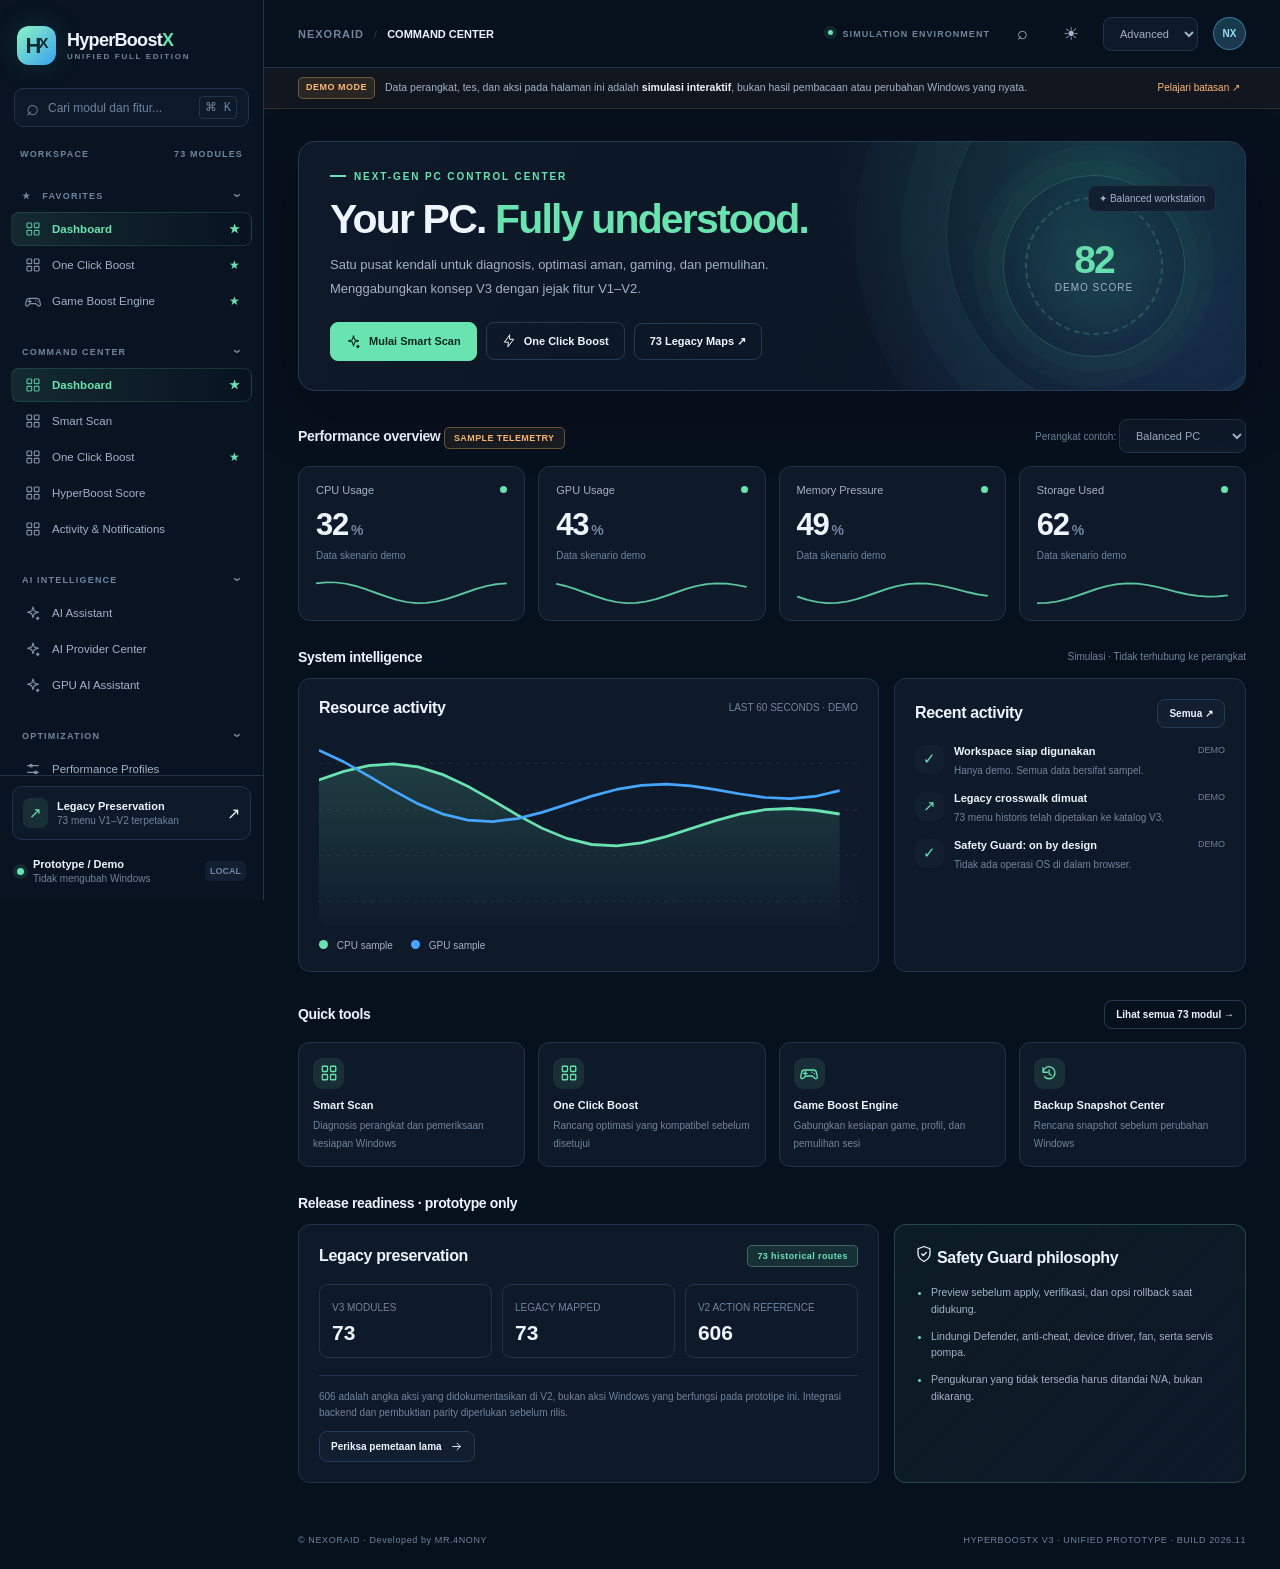
==== commit 1c979af3: "feat(prototype): update HyperBoostX V3 Unified and preserve legacy crosswalk" ====
--- a/index.html
+++ b/index.html
@@ -1,55 +1,49 @@
-<!doctype html><html lang="en"><head><meta charset="utf-8"><meta name="viewport" content="width=device-width, initial-scale=1"><meta name="description" content="HyperBoostX V3 by NEXORAID — interactive UI design preview"><title>HyperBoostX V3 | NEXORAID</title><style>:root{--bg:#080e16;--side:#0d1520;--panel:#111c29;--layer:#172433;--line:#26374a;--text:#eaf2fa;--muted:#9baec0;--accent:#61ebd5;--accent2:#78aaff;--warn:#f5c27b;--bad:#fa8794;--good:#79e1a4;--soft:#143c3a;--shadow:0 12px 32px #0002;color-scheme:dark}html.light{--bg:#eef3f8;--side:#fff;--panel:#fff;--layer:#f4f7fa;--line:#dce5ee;--text:#18283a;--muted:#53697d;--accent:#087e71;--accent2:#275cb5;--warn:#915506;--bad:#b82d48;--good:#176b40;--soft:#d6f4eb;--shadow:0 12px 32px #1739570b;color-scheme:light}*{box-sizing:border-box}body{margin:0;background:var(--bg);color:var(--text);font:14px/1.5 'Segoe UI',system-ui,sans-serif}button,input,select,textarea{font:inherit;color:inherit}button,select{cursor:pointer}button{background:var(--layer);border:1px solid var(--line);border-radius:9px;padding:9px 13px;font-weight:600}button:hover{border-color:var(--accent);color:var(--accent)}button:disabled{opacity:.45;cursor:not-allowed}button.primary{background:var(--accent);color:#082923;border:0;font-weight:750}html.light button.primary{color:white}button.ghost{background:transparent}button.small{font-size:12px;padding:6px 10px}button:focus-visible,input:focus-visible,select:focus-visible,textarea:focus-visible,a:focus-visible{outline:2px solid var(--accent);outline-offset:2px}input:not([type=checkbox]):not([type=range]),select,textarea{min-width:0;background:var(--bg);border:1px solid var(--line);border-radius:8px;padding:10px 12px}input[type=checkbox],input[type=range]{accent-color:var(--accent)}textarea{resize:vertical}a{color:var(--accent)}h1,h2,h3,p{margin:0}h1{font-size:30px;letter-spacing:-1px;line-height:1.15}h2{font-size:18px;letter-spacing:-.35px}h3{font-size:14px}p{color:var(--muted)}.muted,small{color:var(--muted)}.micro{font-size:10px;text-transform:uppercase;letter-spacing:1.5px;font-weight:700;color:var(--muted)}.accent{color:var(--accent)}.warning{color:var(--warn)}.bad{color:var(--bad)}.shell{height:100dvh;display:grid;grid-template:60px minmax(0,1fr) 30px/248px minmax(0,1fr)}.top{grid-column:1/-1;background:var(--side);border-bottom:1px solid var(--line);display:flex;align-items:center;padding:0 18px;gap:12px;z-index:5}.brand{display:flex;align-items:center;gap:10px;width:218px;flex-shrink:0}.mark{width:37px;height:37px;display:grid;place-items:center;border-radius:10px;border:1px solid var(--accent);background:var(--soft);color:var(--accent);font-size:23px;font-weight:850;line-height:1}.brand strong{font-size:18px;letter-spacing:-.7px;display:block;line-height:1.2}.brand small{font-size:9px;letter-spacing:2px}.topsearch{flex:1;max-width:490px;text-align:left;color:var(--muted);display:flex;gap:10px;align-items:center;justify-content:space-between;background:var(--bg)}.topactions{margin-left:auto;display:flex;align-items:center;gap:7px}.pill{font-size:11px;border:1px solid var(--line);border-radius:6px;padding:4px 8px;white-space:nowrap;color:var(--muted);font-weight:600}.pill.preview{color:var(--warn);border-color:#8c683d}.sidebar{display:flex;flex-direction:column;background:var(--side);border-right:1px solid var(--line);min-height:0}.nav{overflow:auto;padding:12px 10px;flex:1}.nav details{margin:4px 0}.nav summary{cursor:pointer;list-style:none;color:var(--muted);font-size:10px;letter-spacing:1px;font-weight:750;padding:9px 8px;display:flex;justify-content:space-between}.nav summary:after{content:'›';font-size:13px}.nav details[open] summary:after{content:'⌄'}.nav button{display:flex;align-items:center;gap:10px;width:100%;background:none;border:0;border-radius:7px;text-align:left;font-size:12px;padding:8px 9px;font-weight:500;color:var(--muted)}.nav button.active{background:var(--soft);color:var(--accent);box-shadow:inset 3px 0 var(--accent);font-weight:700}.nav button:hover{background:var(--layer);color:var(--text)}.ni{width:20px;text-align:center;color:var(--accent2);font-size:15px;flex:none}.credit{padding:14px 17px;border-top:1px solid var(--line);font-size:11px;color:var(--muted)}.credit b{letter-spacing:2px;color:var(--text)}.main{overflow:auto;padding:24px clamp(16px,2.5vw,38px) 40px;min-width:0}.statusbar{grid-column:1/-1;background:var(--side);border-top:1px solid var(--line);display:flex;align-items:center;justify-content:space-between;gap:10px;padding:0 15px;font-size:10px;color:var(--muted)}.row{display:flex;align-items:center;gap:9px;flex-wrap:wrap}.spread{display:flex;align-items:center;justify-content:space-between;gap:12px;flex-wrap:wrap}.head{display:flex;align-items:flex-start;justify-content:space-between;gap:12px;margin:8px 0 19px}.crumb{font-size:11px;color:var(--muted);letter-spacing:.5px}.head p{margin-top:5px;max-width:720px;font-size:13px}.grid{display:grid;gap:13px}.two{grid-template-columns:repeat(2,minmax(0,1fr))}.three{grid-template-columns:repeat(3,minmax(0,1fr))}.four{grid-template-columns:repeat(4,minmax(0,1fr))}.split{grid-template-columns:minmax(0,1.65fr) minmax(0,1fr)}.card{border:1px solid var(--line);border-radius:12px;background:var(--panel);padding:17px;min-width:0;box-shadow:var(--shadow)}.card h2,.card h3{margin-bottom:7px}.section{margin:22px 0 10px;font-size:15px;font-weight:700}.hero{background:radial-gradient(ellipse at 95% 10%,#276b6630,transparent 60%),linear-gradient(105deg,var(--panel),var(--soft));border:1px solid #34716e;border-radius:14px;padding:23px;display:flex;align-items:center;justify-content:space-between;gap:18px;margin-bottom:15px}.hero h2{font-size:25px;letter-spacing:-.7px;margin:7px 0}.hero p{max-width:640px;margin-bottom:15px}.ring{position:relative;border-radius:50%;width:110px;height:110px;flex:none;display:grid;place-items:center;background:conic-gradient(var(--accent) 0 82%,var(--line) 82%);padding:8px}.ring>div{border-radius:50%;width:100%;height:100%;display:grid;place-content:center;text-align:center;background:var(--panel);font-size:28px;font-weight:700;line-height:1.1}.ring small{font-size:9px;letter-spacing:1px;margin-top:4px}.value{font-size:30px;font-weight:700;letter-spacing:-.8px;margin:8px 0}.value small{font-size:13px;font-weight:500}.bar{height:5px;background:var(--line);border-radius:8px;overflow:hidden;margin-top:10px}.bar i{display:block;height:100%;background:var(--accent)}.line{border-bottom:1px solid var(--line);padding:11px 0;display:flex;justify-content:space-between;align-items:center;gap:12px}.line:last-child{border-bottom:0}.line small{display:block;font-size:11px}.chart{height:180px;width:100%;display:block;margin:10px 0}.notice{border:1px solid var(--line);border-left:3px solid var(--warn);padding:10px 12px;border-radius:8px;color:var(--muted);font-size:12px;margin:0 0 15px;background:var(--panel)}.tabs{display:flex;gap:6px;flex-wrap:wrap;border-bottom:1px solid var(--line);margin:0 0 15px;padding-bottom:8px}.tabs button{background:none;border:0;color:var(--muted)}.tabs button.active{background:var(--soft);color:var(--accent)}.tile{display:block;width:100%;text-align:left;padding:16px;min-height:94px;background:var(--panel)}.tile strong{display:block;margin:4px 0}.tile small{display:block;line-height:1.45}.tile .symbol{color:var(--accent);font-size:19px}.tablewrap{overflow:auto}table{width:100%;border-collapse:collapse;font-size:12px;min-width:470px;text-align:left}th,td{padding:11px 9px;border-bottom:1px solid var(--line);vertical-align:middle}th{color:var(--muted);font-size:11px;white-space:nowrap}tbody tr:hover{background:var(--layer)}.field{display:flex;flex-direction:column;gap:6px;margin:10px 0;font-size:12px;font-weight:600;color:var(--muted)}.field input,.field select,.field textarea{width:100%;color:var(--text)}.check{display:flex;align-items:center;gap:9px;padding:10px 0;border-bottom:1px solid var(--line);font-size:13px}.check:last-child{border-bottom:0}.check input{width:17px;height:17px}.empty{padding:24px;border:1px dashed var(--line);border-radius:9px;color:var(--muted);text-align:center;font-size:13px}.step{display:flex;gap:10px;align-items:start;padding:12px 0;border-bottom:1px solid var(--line)}.step strong{display:grid;place-items:center;background:var(--soft);border-radius:50%;width:27px;height:27px;flex:none;color:var(--accent)}.step b{display:block}.step small{font-size:12px}.game{overflow:hidden;padding:0}.cover{height:90px;background:linear-gradient(130deg,#1b4a5b,#1a2440 65%,#416876);display:flex;align-items:end;padding:13px;font-weight:800;font-size:18px;letter-spacing:.6px;color:#fff}.game .inside{padding:13px}.game .inside p{font-size:12px;margin:5px 0 9px}.message{padding:12px 15px;background:var(--layer);border-radius:10px;margin:10px 0;max-width:96%}.message.user{margin-left:auto;background:var(--soft);max-width:82%}.message p{color:var(--text);white-space:pre-wrap}.toolbar{margin:0 0 12px}.progress{height:9px;background:var(--line);border-radius:10px;overflow:hidden;margin:12px 0}.progress i{height:100%;display:block;background:var(--accent);transition:width .15s}.modal{border:1px solid var(--line);color:var(--text);background:var(--panel);border-radius:15px;padding:25px;width:min(640px,calc(100% - 24px));max-height:85vh;overflow:auto;box-shadow:0 25px 90px #0008}.modal::backdrop{background:#0009;backdrop-filter:blur(4px)}.modal h2{font-size:22px}.modal p{margin:9px 0}.modal .foot{display:flex;justify-content:end;gap:8px;margin:18px 0 0}.toast{position:fixed;right:18px;bottom:43px;border:1px solid var(--accent);padding:12px 17px;border-radius:9px;background:var(--panel);z-index:10;max-width:340px;box-shadow:var(--shadow)}.hidden{display:none!important}.mobile{display:none}.divider{height:1px;background:var(--line);margin:16px 0}.cmdlist{max-height:48vh;overflow:auto}.cmdlist button{width:100%;text-align:left;margin:3px 0;background:var(--bg)}.cmdlist small{display:block}.footnote{font-size:11px;color:var(--muted);margin-top:22px}.mini{position:fixed;bottom:40px;right:20px;z-index:8;width:240px}.mini .value{font-size:23px}.logo-title{font-size:32px;font-weight:800;letter-spacing:-1px}.flow{display:flex;gap:7px;flex-wrap:wrap}.flow span{border:1px solid var(--line);padding:6px 9px;border-radius:7px;color:var(--muted);font-size:11px}.result{font-size:12px;color:var(--muted);margin-top:10px}.spark{font-size:10px;color:var(--muted);letter-spacing:.8px}.togglepane{margin:12px 0}.sidebar,.main,.cmdlist{scrollbar-color:var(--line) transparent;scrollbar-width:thin}@media(max-width:1100px){.shell{grid-template-columns:213px minmax(0,1fr)}.brand{width:188px}.four{grid-template-columns:repeat(2,minmax(0,1fr))}.three{grid-template-columns:repeat(2,minmax(0,1fr))}.topactions .nonessential{display:none}}@media(max-width:760px){.shell{grid-template-columns:minmax(0,1fr);grid-template-rows:57px minmax(0,1fr) 26px}.mobile{display:block}.sidebar{position:fixed;top:57px;bottom:26px;left:0;width:245px;z-index:6;display:none;box-shadow:0 10px 50px #0008}.sidebar.open{display:flex}.top{padding:0 9px;gap:7px}.brand{width:auto}.brand strong{font-size:14px}.brand small{font-size:8px}.mark{width:29px;height:29px;font-size:18px}.topsearch{padding:8px;justify-content:center;flex:0}.topsearch span{display:none}.topactions{gap:5px}.topactions select{display:none}.topactions button{padding:7px 9px}.topactions .optional{display:none}.main{padding:16px 13px 28px}.head{flex-direction:column}h1{font-size:25px}.two,.split,.three{grid-template-columns:1fr}.four{gap:8px}.card{padding:13px}.hero{padding:15px;align-items:start}.hero h2{font-size:20px}.ring{width:75px;height:75px}.ring>div{font-size:20px}.ring small{font-size:7px}.statusbar .rightstatus{display:none}.mini{width:210px}.value{font-size:24px}.head .row{width:100%}}@media(max-width:360px){.topactions .themebtn{display:none}.ring{display:none}.topsearch{margin-left:auto}.topactions{margin-left:0}}@media(prefers-reduced-motion:reduce){*{transition:none!important;scroll-behavior:auto!important}}
-.four>.card{padding:13px 15px}.four .value{margin:4px 0;font-size:27px}.four .bar{margin-top:7px}.hero{padding:20px}.main>.notice{margin-bottom:10px}.head{margin-bottom:13px}.head+.notice{padding:8px 12px}.tabs{margin-bottom:12px}.topsearch{min-width:0}.topsearch span:first-child{overflow:hidden;text-overflow:ellipsis;white-space:nowrap}.topsearch .pill{flex:none}
-</style></head><body><div class="shell"><header class="top"><button id="menuBtn" class="mobile" aria-label="Open navigation">☰</button><div class="brand"><div class="mark" aria-hidden="true">N</div><div><strong>HyperBoost<span class="accent">X</span> <small>V3</small></strong><small>BY NEXORAID</small></div></div><button class="topsearch" data-command="search" aria-label="Search modules"><span>Search 73 modules…</span>⌕ <span class="pill">Ctrl K</span></button><div class="topactions"><span class="pill preview nonessential">UI PREVIEW</span><select id="mode" aria-label="Experience mode"><option>Beginner</option><option>Advanced</option><option>Expert</option></select><button id="themeBtn" class="themebtn" aria-label="Toggle theme">◐</button><button data-command="notify" aria-label="Activity notifications">♧</button><button data-go="71" aria-label="Settings" class="optional">⚙</button></div></header><aside class="sidebar" id="sidebar"><nav class="nav" id="nav" aria-label="Main navigation"></nav><div class="credit"><b>NEXORAID</b> / SYSTEM LAB<br>Developed by <strong class="accent">MR.4NONY</strong><br>Unified Full Edition</div></aside><main class="main" id="main"></main><footer class="statusbar"><span>● Browser preview · Windows runtime disconnected</span><span class="rightstatus">NEXORAID / MR.4NONY · <span id="modeLabel">Advanced</span></span></footer></div><dialog class="modal" id="modal" aria-labelledby="modalTitle"><div class="spread"><h2 id="modalTitle"></h2><button id="closeModal" class="small" aria-label="Close dialog">×</button></div><div id="modalBody"></div><div class="foot" id="modalFoot"></div></dialog><div class="toast hidden" role="status" id="toast"></div><aside id="mini" class="card mini hidden"><div class="spread"><h3>Mini monitor</h3><button class="small" data-command="mini" aria-label="Close mini monitor">×</button></div><span class="pill preview">SAMPLE DATA</span><div class="line"><b>CPU</b><span>24%</span></div><div class="line"><b>GPU</b><span>38%</span></div><div class="line"><b>RAM</b><span>49%</span></div></aside><script>const pages=[{"group":"COMMAND CENTER","name":"Dashboard","short":"Overview","desc":"System performance, readiness, and recent activity","action":"Run Smart Scan","kind":"smart-scan","features":["CPU load","GPU load","Memory pressure","Storage health"]},{"group":"COMMAND CENTER","name":"Smart Scan","short":"Scan","desc":"Inspect hardware, configuration, and performance findings","action":"Start scan","kind":"scan","features":["Quick scan","Deep scan","Gaming scan","Hardware scan","Privacy scan","Driver scan"]},{"group":"COMMAND CENTER","name":"One Click Boost","short":"Boost","desc":"Compose compatible optimizations with safety preview","action":"Preview boost","kind":"apply","features":["Safe Boost","Gaming Boost","Low-End Boost","Creator Boost","Custom Boost"]},{"group":"COMMAND CENTER","name":"HyperBoost Score","short":"Score","desc":"Explain readiness scores, measurement sources and confidence","action":"Recalculate score","kind":"scan","features":["CPU readiness","RAM readiness","GPU readiness","Storage readiness","Network readiness","Reliability"]},{"group":"COMMAND CENTER","name":"Activity & Notifications","short":"Activity","desc":"Review notifications, action evidence, and pending restarts","action":"Review events","kind":"read","features":["Action history","Alerts","Pending restart","System notices"]},{"group":"AI INTELLIGENCE","name":"AI Assistant","short":"AI","desc":"Hardware-aware assistance and safe action plans","action":"Open assistant","kind":"ai","features":["System diagnosis","Game recommendations","Hardware upgrades","Explain results"]},{"group":"AI INTELLIGENCE","name":"AI Provider Center","short":"Provider","desc":"Configure NVIDIA AI, local rules or an authorized gateway","action":"Test connection","kind":"settings","features":["Offline rules","NVIDIA BYOK","Model discovery","Managed gateway"]},{"group":"AI INTELLIGENCE","name":"GPU AI Assistant","short":"GPU AI","desc":"Analyze graphics workloads and configuration options","action":"Analyze GPU","kind":"scan","features":["Vendor detection","Driver health","VRAM pressure","Graphics recommendations"]},{"group":"OPTIMIZATION","name":"Performance Profiles","short":"Profiles","desc":"Compose safe presets and restore previous settings","action":"Preview profile","kind":"profile","features":["Balanced Safe","Maximum Safe","Gaming","Streaming","Creator","Office","Low-End PC","High-End PC","Laptop Battery","Expert Custom"]},{"group":"OPTIMIZATION","name":"Safe Tweak Library","short":"Tweaks","desc":"Search verified unique actions and inspect risks","action":"Preview selected","kind":"apply","features":["CPU tweaks","Memory tweaks","Graphics tweaks","Power","Windows","Network","Privacy","Storage","Repair"]},{"group":"OPTIMIZATION","name":"Advanced Tweaks","short":"Expert","desc":"Inspect platform-dependent settings with explicit approval","action":"Review changes","kind":"apply","features":["Current values","Compatibility","Conflicts","Backups"]},{"group":"OPTIMIZATION","name":"CPU Optimization","short":"CPU","desc":"Inspect processor activity and supported process policies","action":"Analyze CPU","kind":"scan","features":["CPU topology","Background usage","Priority","Affinity","Power policies"]},{"group":"OPTIMIZATION","name":"CPU Turbo Diagnostics","short":"Turbo","desc":"Inspect frequency, thermal constraints and power policy","action":"Run diagnostics","kind":"scan","features":["Clock telemetry","Power policy","Thermal limits","Turbo indicators"]},{"group":"OPTIMIZATION","name":"Smart Memory Guard","short":"RAM","desc":"Monitor pressure and manage approved background workloads","action":"Configure guard","kind":"settings","features":["Thresholds","Process exclusions","Commit charge","Notifications","Cooldown"]},{"group":"OPTIMIZATION","name":"Power Optimization","short":"Power","desc":"Manage Windows power plans and AC/DC settings","action":"Preview plan","kind":"apply","features":["Current plan","Plan inventory","Processor policy","Sleep","Restore"]},{"group":"OPTIMIZATION","name":"Hardware Tuner","short":"Tuner","desc":"Expose only supported OS-level tuning controls","action":"Inspect capabilities","kind":"scan","features":["CPU policy","GPU preference","Device power","Thermal awareness"]},{"group":"GAMING","name":"Game Boost Engine","short":"Gaming","desc":"Combine game readiness, safe profiles and session restore","action":"Preview gaming boost","kind":"apply","features":["CPU pressure","VRAM","Network","Overlay","Background apps","Session restore"]},{"group":"GAMING","name":"Game Library","short":"Library","desc":"Discover installed games and register executable paths","action":"Detect games","kind":"scan","features":["GTA V Legacy","GTA V Enhanced","FiveM","Roblox","Steam","Epic games","Manual game"]},{"group":"GAMING","name":"Per-Game Profiles","short":"Game profiles","desc":"Create and manage reversible per-game configuration","action":"Create profile","kind":"profile","features":["Auto apply","Auto restore","Profile editor","Import","Export","History"]},{"group":"GAMING","name":"Auto Gaming Mode","short":"Auto game","desc":"Detect game lifecycle and activate approved rules","action":"Configure trigger","kind":"settings","features":["Game detection","Profile conflict","Session exclusions","Recovery"]},{"group":"GAMING","name":"FPS & Frame Time","short":"FPS","desc":"Capture supported real frame timing and session metrics","action":"Start capture","kind":"scan","features":["Average FPS","Frame time","1% low","0.1% low","Session history"]},{"group":"GAMING","name":"Stutter Analyzer","short":"Stutter","desc":"Correlate frame spikes with CPU GPU memory and disk","action":"Analyze session","kind":"scan","features":["Frame-time spikes","GPU correlation","CPU load","Disk I/O","Thermal data"]},{"group":"GAMING","name":"Overlay Conflict Detector","short":"Overlay","desc":"Detect overlay software and inspect resource correlations","action":"Scan overlays","kind":"scan","features":["Discord","Steam","NVIDIA","AMD","RTSS","Xbox Game Bar"]},{"group":"HARDWARE","name":"Hardware Inventory","short":"Inventory","desc":"Identify system components, topology and capabilities","action":"Refresh inventory","kind":"scan","features":["Processor","GPU","Motherboard","RAM","Storage","BIOS read-only"]},{"group":"HARDWARE","name":"GPU Center","short":"Graphics","desc":"Vendor-aware graphics diagnostics and supported settings","action":"Refresh GPU","kind":"scan","features":["NVIDIA","AMD","Intel","Hybrid graphics","Driver","VRAM"]},{"group":"HARDWARE","name":"Hardware Vendor Center","short":"Vendors","desc":"Inspect supported vendor integration and utilities","action":"Detect vendors","kind":"scan","features":["NVIDIA","AMD","Intel","MSI","ASUS","Other vendors"]},{"group":"HARDWARE","name":"Driver Health","short":"Drivers","desc":"Identify device errors and verified driver information","action":"Scan drivers","kind":"scan","features":["Graphics","Chipset","Audio","LAN","Wi-Fi","Bluetooth","USB"]},{"group":"HARDWARE","name":"Device Manager","short":"Devices","desc":"Inspect device state and open supported controls","action":"Refresh devices","kind":"scan","features":["Device inventory","Device errors","USB","Bluetooth","Display","Audio"]},{"group":"HARDWARE","name":"RGB Software Detector","short":"RGB","desc":"Measure overhead from vendor lighting applications","action":"Detect software","kind":"scan","features":["SignalRGB","Mystic Light","OpenRGB","iCUE","Armoury Crate"]},{"group":"HARDWARE","name":"MSI Safe Optimizer","short":"MSI","desc":"Inspect MSI utilities without disrupting cooling services","action":"Analyze MSI tools","kind":"scan","features":["MSI Center","Mystic Light","Service dependencies","Exclusions"]},{"group":"HARDWARE","name":"Laptop & Battery","short":"Battery","desc":"Inspect battery health and AC/DC policy","action":"Run battery report","kind":"scan","features":["Battery capacity","Charge","Power source","Health","Energy profile"]},{"group":"WINDOWS","name":"Windows Optimization","short":"Windows","desc":"Inspect supported system preferences and settings","action":"Preview optimization","kind":"apply","features":["Visual effects","Notifications","Explorer","Storage Sense","Search indexing"]},{"group":"WINDOWS","name":"Startup Manager","short":"Startup","desc":"Inspect startup entries and reversible controls","action":"Scan startup","kind":"scan","features":["Startup folder","Registry entries","App startup","Restore"]},{"group":"WINDOWS","name":"Boot Optimizer","short":"Boot","desc":"Analyze recorded boot duration and startup impact","action":"Analyze boot","kind":"scan","features":["Boot events","Startup impact","Service dependencies","Boot history"]},{"group":"WINDOWS","name":"App Load Optimizer","short":"App load","desc":"Measure application launch times under comparable conditions","action":"Start measurement","kind":"scan","features":["App inventory","Launch timing","Background load","History"]},{"group":"WINDOWS","name":"Process & Task Manager","short":"Processes","desc":"Inspect resource consumption and protected processes","action":"Refresh processes","kind":"scan","features":["CPU usage","Memory usage","Process tree","Priority","Protected processes"]},{"group":"WINDOWS","name":"Windows Services","short":"Services","desc":"Review service state, dependencies and approved controls","action":"Scan services","kind":"scan","features":["Service inventory","Startup types","Dependencies","Protection","Restore"]},{"group":"WINDOWS","name":"Scheduled Tasks","short":"Tasks","desc":"Inspect task triggers and allowed reversible controls","action":"Refresh tasks","kind":"scan","features":["Task inventory","Triggers","Last result","Backup","Restore"]},{"group":"WINDOWS","name":"Debloat Center","short":"Debloat","desc":"Review optional packages and restoration possibilities","action":"Scan applications","kind":"scan","features":["Win32 apps","Store packages","Dependencies","Exclusions","Uninstall preview"]},{"group":"WINDOWS","name":"Windows Update","short":"Updates","desc":"Inspect update health and pending restart","action":"Check status","kind":"scan","features":["Installed updates","Pending updates","Restart status","Troubleshooting"]},{"group":"WINDOWS","name":"Repair & Troubleshooting","short":"Repair","desc":"Run supported checks and verified repair workflows","action":"Start diagnostics","kind":"scan","features":["SFC","DISM","Disk diagnostics","Update diagnostics","Event logs"]},{"group":"STORAGE","name":"Storage Center","short":"Storage","desc":"Inspect storage media, capacity and health","action":"Scan drives","kind":"scan","features":["HDD","SATA SSD","NVMe","Volumes","SMART","TRIM"]},{"group":"STORAGE","name":"Cleanup Center","short":"Cleanup","desc":"Preview safe files and actual reclaimable storage","action":"Scan cleanup","kind":"scan","features":["Temp files","Caches","Recycle Bin","Crash dumps","Shader cache"]},{"group":"STORAGE","name":"Duplicate & Large Files","short":"Files","desc":"Review duplicate candidates and unusually large files","action":"Analyze folders","kind":"scan","features":["Folder selection","Duplicate groups","Large files","Exclusions"]},{"group":"STORAGE","name":"Drive Optimization","short":"Drives","desc":"Review supported drive maintenance operations","action":"Inspect drive policy","kind":"scan","features":["Media type","TRIM","Optimize drives","Schedule","Health"]},{"group":"NETWORK","name":"Network Center","short":"Network","desc":"Inspect interfaces and connection diagnostics","action":"Diagnose connection","kind":"scan","features":["Adapters","IP configuration","Link speed","Wi-Fi","Traffic"]},{"group":"NETWORK","name":"DNS & Latency","short":"DNS","desc":"Measure resolver timing and endpoint reachability","action":"Run latency test","kind":"scan","features":["Ping","Jitter","Loss","DNS response","Resolver selection"]},{"group":"NETWORK","name":"Network Profiles","short":"Net profiles","desc":"Preview supported network configuration changes","action":"Preview network profile","kind":"apply","features":["Balanced","Gaming diagnostics","DNS policy","Restore"]},{"group":"CREATOR","name":"Streaming Center","short":"Streaming","desc":"Inspect encoders and streaming resource availability","action":"Analyze streaming","kind":"scan","features":["OBS","Streamlabs","NVENC","AMF","Quick Sync","CPU encoder"]},{"group":"CREATOR","name":"Audio & DJ Performance","short":"Audio","desc":"Inspect audio devices and production workloads","action":"Analyze audio","kind":"scan","features":["Rekordbox","Ableton","FL Studio","Serato","Audio endpoints","USB audio"]},{"group":"CREATOR","name":"Webcam Diagnostics","short":"Webcam","desc":"Inspect camera and microphone device readiness","action":"Detect devices","kind":"scan","features":["Webcam inventory","Microphones","Driver status","Permissions"]},{"group":"PRIVACY & SECURITY","name":"Privacy Center","short":"Privacy","desc":"Review supported privacy preferences and consent","action":"Review settings","kind":"settings","features":["Telemetry preferences","App permissions","Data export","Data deletion"]},{"group":"PRIVACY & SECURITY","name":"Security Health","short":"Security","desc":"Read security state without weakening protections","action":"Check protections","kind":"scan","features":["Defender","Firewall","UAC","Secure Boot","Update health"]},{"group":"PRIVACY & SECURITY","name":"LCD Performance Guard","short":"LCD","desc":"Measure LCD utility overhead without interrupting cooling","action":"Configure guard","kind":"settings","features":["Monitor only","Gaming guard","Thresholds","Fan and pump exclusions"]},{"group":"PRIVACY & SECURITY","name":"Trust Center","short":"Trust","desc":"Inspect permissions, integrations and trusted components","action":"Review permissions","kind":"read","features":["Permissions","Signed components","Integrations","Data sharing"]},{"group":"AUTOMATION","name":"Scheduled Automation","short":"Automation","desc":"Create opt-in maintenance schedules and inspect history","action":"Create rule","kind":"settings","features":["Scheduled scans","Cleanup","Reminders","Pause","Emergency stop"]},{"group":"AUTOMATION","name":"Task & Rule System","short":"Rules","desc":"Define allowed triggers, conditions and conflict policies","action":"Create rule","kind":"settings","features":["Triggers","Conditions","Approved actions","Cooldown","History"]},{"group":"BACKUP & RECOVERY","name":"Backup Snapshot Center","short":"Backup","desc":"Inspect snapshots, integrity, and recoverable settings","action":"Create snapshot","kind":"apply","features":["Registry","Services","Power plan","Startup","Network","Restore point"]},{"group":"BACKUP & RECOVERY","name":"Restore & Rollback","short":"Restore","desc":"Restore verified previous settings and resolve conflicts","action":"Review restore","kind":"apply","features":["Last action","Snapshot","Profile rollback","Conflict","History"]},{"group":"BACKUP & RECOVERY","name":"Emergency Recovery","short":"Recovery","desc":"Inspect interrupted transactions and recovery options","action":"Inspect recovery","kind":"scan","features":["Pending transaction","Safe startup","Disable automation","Export diagnostics"]},{"group":"REPORTS & TESTS","name":"Benchmark Center","short":"Benchmark","desc":"Record real repeated measurements and conditions","action":"Configure benchmark","kind":"benchmark","features":["CPU","Storage","Memory","Boot","FPS","Network"]},{"group":"REPORTS & TESTS","name":"Before / After Report","short":"Compare","desc":"Compare comparable measurements with observed regressions","action":"Compare sessions","kind":"read","features":["CPU idle","RAM idle","Boot","FPS","Frame time","Reclaimed space"]},{"group":"REPORTS & TESTS","name":"Research Mode","short":"Research","desc":"Record A/B/C/D experimental configurations and repeat trials","action":"New experiment","kind":"benchmark","features":["A Windows default","B HyperBoostX","C SSD upgrade","D RAM upgrade","Run history"]},{"group":"REPORTS & TESTS","name":"Reports Center","short":"Reports","desc":"Export privacy-aware diagnostic reports and evidence","action":"Create report","kind":"read","features":["System scan","Hardware","Gaming","Network","Benchmark","Action history"]},{"group":"REPORTS & TESTS","name":"Test Center","short":"Tests","desc":"Check actual application health and supported integrations","action":"Run self-test","kind":"scan","features":["UI binding","Backend","Database","Permissions","Backup","Runtime","AI","Webhook"]},{"group":"REPORTS & TESTS","name":"Application Health","short":"Health","desc":"Inspect worker lifecycle, dependencies and integrity","action":"Run self-check","kind":"scan","features":["Runtime","Worker status","Database","File integrity","Recovery"]},{"group":"TOOLS & SETTINGS","name":"Plugin Manager","short":"Plugins","desc":"Review trusted manifests and plugin permissions","action":"Review plugins","kind":"settings","features":["Plugin inventory","Compatibility","Permissions","Activity"]},{"group":"TOOLS & SETTINGS","name":"Discord Webhook","short":"Webhook","desc":"Configure opt-in redacted error reporting","action":"Configure webhook","kind":"settings","features":["Connection","Payload preview","Rate limit","Categories","Local fallback"]},{"group":"TOOLS & SETTINGS","name":"License Center","short":"License","desc":"Review unified edition and local license information","action":"View license","kind":"read","features":["Edition","Third-party licenses","Local state","Privacy"]},{"group":"TOOLS & SETTINGS","name":"Update Center","short":"App update","desc":"Inspect signed release packages and update history","action":"Check release","kind":"scan","features":["Current version","Trusted source","Integrity","Update history"]},{"group":"TOOLS & SETTINGS","name":"Knowledge Base","short":"Help","desc":"Read offline explanations and recovery instructions","action":"Browse guides","kind":"read","features":["Getting started","Optimizing safely","Troubleshooting","Recovery"]},{"group":"TOOLS & SETTINGS","name":"Settings","short":"Settings","desc":"Manage appearance, language, privacy and application behavior","action":"Edit settings","kind":"settings","features":["Theme","Language","User mode","Monitoring","Privacy"]},{"group":"TOOLS & SETTINGS","name":"About HyperBoostX","short":"About","desc":"Product identity and developer attribution","action":"View credits","kind":"read","features":["HyperBoostX V3","NEXORAID","MR.4NONY","Third-party acknowledgements"]}];
-const $=id=>document.getElementById(id), esc=v=>String(v??'').replace(/[&<>"']/g,c=>({'&':'&amp;','<':'&lt;','>':'&gt;','"':'&quot;',"'":'&#39;'}[c])), slug=s=>s.toLowerCase().replace(/[^a-z0-9]+/g,'-').replace(/-$/,'');
-const groups=[...new Set(pages.map(p=>p.group))], icons=['◈','✦','⚡','▦','◉','▣','▤','⌁','♫','⬡','◷','↶','▥','⚙'];
-const defaults={theme:'dark',mode:'Advanced',favorites:[],history:[],queue:[],preferences:{},onboarded:false,chat:[],games:[],profiles:[],rules:[]};let saved={};try{saved=JSON.parse(localStorage.getItem('hbx-v3-ui-final')||'{}')}catch(e){}let S={...defaults,...saved};let current=0,activeTab='Workspace',filter='',timer,previewTimer;
-function save(){try{localStorage.setItem('hbx-v3-ui-final',JSON.stringify(S))}catch(e){}}function persist(){save();applyTheme();$('mode').value=S.mode;$('modeLabel').textContent=S.mode;}
-function applyTheme(){document.documentElement.classList.toggle('light',S.theme==='light');$('themeBtn').textContent=S.theme==='light'?'☀':'◐'}
-const idx=n=>pages.findIndex(p=>p.name===n), goBtn=(n,label)=>`<button data-go="${typeof n==='number'?n:idx(n)}">${esc(label||n)} ↗</button>`;const sample='<span class="pill preview">SAMPLE · NOT LIVE</span>';
-function notify(t){$('toast').textContent=t;$('toast').classList.remove('hidden');clearTimeout(timer);timer=setTimeout(()=>$('toast').classList.add('hidden'),3500)}
-function nav(){ $('nav').innerHTML=(S.favorites.length?`<details open><summary>FAVORITES</summary>${S.favorites.filter(i=>pages[i]).map(i=>navItem(i)).join('')}</details>`:'')+groups.map((g,i)=>`<details ${pages[current].group===g||i===0?'open':''}><summary>${esc(g)} <span>${pages.filter(p=>p.group===g).length}</span></summary>${pages.map((p,j)=>p.group===g?navItem(j):'').join('')}</details>`).join('');}
-function navItem(i){let p=pages[i];return `<button class="${i===current?'active':''}" data-go="${i}" ${i===current?'aria-current="page"':''}><span class="ni">${icons[groups.indexOf(p.group)]}</span>${esc(p.name)}</button>`}function go(i,replace=false){if(!pages[i])return;current=i;activeTab='Workspace';filter='';const hash='#/'+slug(pages[i].name);if(location.hash!==hash){if(replace)history.replaceState(null,'',hash);else history.pushState(null,'',hash)}nav();render();$('main').scrollTop=0;$('sidebar').classList.remove('open');if($('modal').open)$('modal').close()}
-function initial(){const i=pages.findIndex(p=>'#/'+slug(p.name)===location.hash);go(i<0?0:i,true)}window.addEventListener('hashchange',initial);window.addEventListener('popstate',initial);
-function metric(l,v,u,n=0){return `<div class="card"><div class="micro">${esc(l)}</div><div class="value">${esc(v)} <small>${esc(u)}</small></div><div class="spark">ILLUSTRATIVE VALUE</div><div class="bar"><i style="width:${Math.max(0,Math.min(n,100))}%"></i></div></div>`}function chart(label='Demo trend',a=[42,49,32,55,43,71,56,60,45,71,52,66,43,59,49,64],b=[22,28,20,35,27,45,29,44,33,50,36,44,27,42,31,38]){let points=x=>x.map((v,i)=>`${i*560/(x.length-1)},${142-v*1.25}`).join(' ');return `<svg class="chart" viewBox="0 0 590 166" role="img" aria-label="${esc(label)}: illustrative sample, not measured"><defs><linearGradient id="fill-${current}" x2="0" y2="1"><stop stop-color="var(--accent)" stop-opacity=".22"/><stop offset="1" stop-color="var(--accent)" stop-opacity="0"/></linearGradient></defs><g transform="translate(20,4)">${[17,48,79,110,141].map((y,i)=>`<path d="M0 ${y}H560" stroke="var(--line)" stroke-dasharray="4 4"/><text x="-4" y="${y+3}" text-anchor="end" font-size="8" fill="var(--muted)">${100-i*25}</text>`).join('')}<polygon points="0,142 ${points(a)} 560,142" fill="url(#fill-${current})"/><polyline points="${points(a)}" stroke="var(--accent)" fill="none" stroke-width="2.5"/><polyline points="${points(b)}" stroke="var(--accent2)" fill="none" stroke-width="1.8"/><text x="0" y="159" fill="var(--muted)" font-size="9">−60s</text><text x="560" y="159" text-anchor="end" fill="var(--muted)" font-size="9">Now</text></g></svg>`}
-const card=(title,body,sub='')=>`<section class="card"><div class="spread"><h2>${esc(title)}</h2>${sub}</div>${body}</section>`;const section=t=>`<div class="section">${esc(t)}</div>`;const action=(label,detail=label)=>`<button data-preview="${esc(detail)}">${esc(label)}</button>`;const lines=rows=>rows.map(r=>`<div class="line"><div><b>${esc(r[0])}</b>${r[1]?`<small>${esc(r[1])}</small>`:''}</div><span class="pill">${esc(r[2]||'Not evaluated')}</span></div>`).join('');
-function pref(k,def=''){return S.preferences[k]??def}function field(label,type='text',opts='',def=''){let k=current+':'+label,v=pref(k,def);let ctl=type==='select'?`<select data-pref="${esc(k)}">${opts.split('|').map(o=>`<option ${o===v?'selected':''}>${esc(o)}</option>`).join('')}</select>`:type==='range'?`<input type="range" min="${opts.split('|')[0]}" max="${opts.split('|')[1]}" value="${esc(v)}" data-pref="${esc(k)}"/><span class="accent rangeval">${esc(v)}</span>`:type==='textarea'?`<textarea rows="3" data-pref="${esc(k)}" placeholder="${esc(opts)}">${esc(v)}</textarea>`:`<input type="${type}" ${type==='password'?'autocomplete="off" data-secret="true"':'data-pref="'+esc(k)+'"'} value="${type==='password'?'':esc(v)}" placeholder="${esc(opts)}"/>`;return `<label class="field">${esc(label)}${ctl}</label>`}
-function check(label,def=false){let k=current+':'+label;return `<label class="check"><input type="checkbox" data-pref="${esc(k)}" ${pref(k,def)?'checked':''}/>${esc(label)}</label>`}
-function table(headers,rows){return `<div class="tablewrap"><table><thead><tr>${headers.map(h=>`<th>${esc(h)}</th>`).join('')}</tr></thead><tbody>${rows.map(r=>`<tr>${r.map((x,i)=>`<td>${i===r.length-1&&typeof x==='object'?x.html:esc(x)}</td>`).join('')}</tr>`).join('')}</tbody></table></div>`}
-function entries(p,headers=['Capability','Availability','Action']){let f=p.features.filter(x=>x.toLowerCase().includes(filter.toLowerCase()));return `<div class="toolbar"><input id="filter" placeholder="Filter ${esc(p.name.toLowerCase())}…" value="${esc(filter)}" aria-label="Filter entries"/></div><div id="resultTable">${entryRows(f,headers)}</div>`}function entryRows(f,headers){return f.length?table(headers,f.map(x=>[x,'Runtime required',{html:action('Inspect',x)}])):'<div class="empty">No matching entries.</div>'}
-function historyBlock(all=false){let list=S.history.filter(a=>all||a.page===current).slice().reverse();return list.length?table(['Time','Module','Interaction','Status'],list.map(a=>[new Date(a.time).toLocaleString(),pages[a.page]?.name||'UI',a.detail,'Preview only'])):'<div class="empty">No recorded preview interactions.</div>'}
-function hist(detail){S.history.push({page:current,detail,time:Date.now()});S.history=S.history.slice(-250);save()}
-function flow(){return `<div class="flow">${['Detect','Validate','Preview','Approve','Backup','Apply','Verify','Restore'].map(x=>`<span>${x}</span>`).join('')}</div>`}
-function home(){return `<div class="hero"><div><span class="micro accent">NEXORAID / PERFORMANCE SYSTEM</span><h2>Make every resource count.</h2><p>Discover bottlenecks, inspect performance, and review safe optimization plans for Windows.</p><div class="row"><button class="primary" data-go="1">✦ Smart Scan</button>${goBtn(2,'One Click Boost')}<button data-command="mini">Mini monitor</button></div></div><div class="ring"><div>82<small>SAMPLE SCORE</small></div></div></div><div class="grid four">${metric('CPU LOAD','24','%',24)}${metric('GPU LOAD','38','%',38)}${metric('RAM','7.8','/ 16 GB',49)}${metric('VRAM','5.2','/ 12 GB',43)}${metric('CPU TEMP','56','°C',56)}${metric('GPU TEMP','62','°C',62)}${metric('STORAGE','62','%',62)}${metric('NETWORK','24','ms',24)}</div>${section('Performance timeline')}<div class="grid split">${card('CPU / GPU activity',chart('CPU and GPU sample')+'<div class="row"><span class="accent">● CPU</span><span style="color:var(--accent2)">● GPU</span></div>',sample)}${card('System status',lines([['Windows runtime','Browser preview only','Offline'],['Safety Guard','Backend required','Not run'],['Backup snapshot','No actual backup','Not run'],['AI provider','Configure desktop integration','Not connected']]))}</div>${section('Quick access')}<div class="grid three">${[16,9,5,60,57,64].map(i=>`<button class="tile" data-go="${i}"><span class="symbol">${icons[groups.indexOf(pages[i].group)]}</span><strong>${esc(pages[i].name)}</strong><small>${esc(pages[i].desc)}</small></button>`).join('')}</div>`}
-function scan(p){return `<div class="grid split">${card('Scan configuration',p.features.map(x=>check(x,true)).join('')+'<div class="row" style="margin-top:13px"><button class="primary" data-command="scan">Preview scan</button><button data-command="cancelScan">Cancel</button></div><div id="scanStatus" class="result">Ready for preview. No system access.</div><div class="progress"><i id="scanBar" style="width:0%"></i></div>')}${card('Findings & severity',lines([['Critical findings','Actual scan required','N/A'],['Warnings','Actual scan required','N/A'],['Recommendations','Actual scan required','N/A']])+'<div class="empty">Awaiting Windows scan evidence</div>')}</div>`}
-function queue(p){let items=p.features.filter(x=>x.toLowerCase().includes(filter.toLowerCase()));return `<div class="grid split">${card('Review actions',`<p>Choose capabilities to stage a preview plan. These are categories, not verified tweak implementations.</p><div id="queueRows">${items.map(x=>`<label class="check"><input type="checkbox" data-queue="${esc(x)}" ${S.queue.some(q=>q.page===current&&q.label===x)?'checked':''}/><span>${esc(x)}<small style="display:block">Risk pending capability validation</small></span></label>`).join('')}</div>`)}${card('Action plan',`<div class="value" id="queueCount">${S.queue.filter(q=>q.page===current).length} <small>selected</small></div>${flow()}<div class="row" style="margin-top:16px"><button class="primary" data-command="queuePreview">Review selection</button><button data-command="clearQueue">Clear</button></div><p class="result">Production requires actual state, rollback availability and user approval.</p>`)}</div>`}
-function telemetry(p,labels,forms=[]){return `<div class="grid four">${labels.map((x,i)=>metric(x[0],x[1],x[2],x[3])).join('')}</div>${section('Telemetry & configuration')}<div class="grid split">${card(p.name+' history',chart(p.name),sample)}${card('Controls',forms.length?forms.map(x=>field(...x)).join('')+action('Review configuration'):lines(p.features.slice(0,5).map(x=>[x,'Windows data source required','N/A'])))}</div>`}
-function config(p,fields,checks=[]){return `<div class="grid split">${card(p.name+' configuration',fields.map(f=>field(...f)).join('')+checks.map(x=>check(x)).join('')+'<div class="row" style="margin-top:14px"><button class="primary" data-command="savePrefs">Save preview preferences</button>'+action('Review connection / action')+'</div>')}${card('Compatibility & privacy',lines([['Connection','No live service access','Offline'],['Permissions','Desktop validation required','Not evaluated'],['Storage','Non-secret preview preferences only','Local']])+ '<div class="notice">Passwords and API keys are never saved or transmitted by this prototype.</div>')}</div>`}
-function profiles(p){let list=[...p.features,...S.profiles.filter(x=>x.page===current).map(x=>x.name)];return `<div class="grid split">${card('Profile library',`<div class="grid two">${list.map(x=>`<button class="tile" data-preview="${esc(x)}"><span class="symbol">⚡</span><strong>${esc(x)}</strong><small>Review action composition and restore policy</small></button>`).join('')}</div>`)}${card('Profile editor',field('Profile name','text','My profile')+field('Power policy','select','Windows default|Balanced|Maximum safe','Balanced')+field('Memory warning threshold','range','60|95','85')+check('Restore after session',true)+check('Require approval',true)+'<button class="primary" data-command="createProfile">Add local profile</button>')}</div>`}
-function gameLibrary(){let list=['GTA V Legacy','GTA V Enhanced','FiveM','Roblox','Red Dead Redemption 2','Valorant','Counter-Strike 2','Fortnite','Minecraft','Euro Truck Simulator 2',...S.games];return `<div class="card toolbar spread"><div><b>Game catalog</b><p>Sample presets · no installed game detection</p></div><button data-command="addGame">+ Add manual game</button></div><div class="grid three">${list.map((g,i)=>`<article class="card game"><div class="cover" style="background:linear-gradient(145deg,${['#175252','#33457a','#653f63','#74503e'][i%4]},#172334)">${esc(g)}</div><div class="inside"><span class="pill">Preset · not detected</span><p>Executable path: unknown</p><div class="row">${action('Inspect profile',g)}${goBtn(18,'Profiles')}</div></div></article>`).join('')}</div>`}
-function ai(){return `<div class="grid split">${card('HyperBoostX Assistant',`<div class="message"><b class="accent">HyperBoostX Intelligence</b><p>Describe a performance issue to preview the conversation layout. This browser does not contact an AI provider.</p></div><div id="messages">${S.chat.map(m=>`<div class="message user"><p>${esc(m)}</p></div><div class="message"><p>Saved as a local preview message. Live model response requires a configured desktop provider.</p></div>`).join('')}</div><label class="field">Message<textarea id="chatInput" rows="3" placeholder="Ask about CPU, GPU, RAM or Windows…"></textarea></label><div class="row"><button class="primary" data-command="sendChat">Send preview</button><button data-command="clearChat">Clear history</button></div>`)}${card('Provider & context',field('Model mode','select','Offline rules|NVIDIA BYOK|Managed gateway','Offline rules')+check('Include minimized diagnostics')+goBtn(6,'Provider settings')+'<div class="divider"></div><h3>Quick prompts</h3>'+['Diagnose GTA V stutter','Review startup impact','Explain memory pressure'].map(x=>`<div class="line"><button data-chat="${esc(x)}">${esc(x)}</button></div>`).join(''))}</div>`}
-function benchmark(p,research=false){return `<div class="grid split">${card(research?'Experiment setup':'Measurement setup',(research?field('Experimental condition','select','A Windows default|B HyperBoostX|C SSD upgrade|D RAM upgrade','A Windows default'):field('Benchmark type','select',p.features.join('|'),p.features[0]))+field('Repeat count','select','1|3|5|10','3')+field('Duration (seconds)','number','60','60')+field('Hardware / test conditions','textarea','Describe reference conditions')+'<button class="primary" data-command="scan">Preview session setup</button><div id="scanStatus" class="result">No measured results.</div><div class="progress"><i id="scanBar" style="width:0%"></i></div>')}${card('Evidence and export','<div class="empty">No real measurements. Windows runtime and supported telemetry are required.</div><div class="line"><b>Export preview configuration</b><button data-command="export">JSON</button></div>'+lines([['Baseline','No data','N/A'],['Post optimization','No data','N/A'],['Change','No data','N/A']]))}</div>`}
-function inventory(p,fields,heading='Inventory'){return `<div class="grid split">${card(heading,entries(p))}${card('Detail inspector',fields.map(f=>field(...f)).join('')+lines([['Selected item','Choose an entry to inspect','None'],['Verification','No runtime data','Not run']])+action('Review selected item'))}</div>`}
-function statusPage(p,title,body=''){return `<div class="grid split">${card(title,lines(p.features.map(x=>[x,'Actual Windows evidence required','Not run']))+body)}${card('Evidence & next steps','<div class="empty">No verified information available</div><p class="result">Use desktop runtime to retrieve actual state. This view never represents a successful system operation.</p>'+goBtn(64,'Test Center')+' '+goBtn(57,'Backup'))}</div>`}
-function settings(){return `<div class="grid two">${card('Appearance',`<label class="field">Theme<select id="themeSelect"><option value="dark" ${S.theme==='dark'?'selected':''}>Dark</option><option value="light" ${S.theme==='light'?'selected':''}>Light</option></select></label><label class="field">Experience mode<select id="modeSelect">${['Beginner','Advanced','Expert'].map(x=>`<option ${S.mode===x?'selected':''}>${x}</option>`).join('')}</select></label>${field('Telemetry refresh preference','select','1 second|2 seconds|5 seconds','2 seconds')}${check('Reduce optional motion')}`)}${card('Local data & onboarding',`<p>Preview history and non-secret preferences are stored in this browser.</p><div class="line"><b>First Run Setup</b><button data-command="onboarding">Open wizard</button></div><div class="line"><b>Export local preview data</b><button data-command="export">Export JSON</button></div><div class="line"><b>Reset UI preview</b><button data-command="reset">Reset</button></div>`)}${card('Privacy',check('Enable optional usage reporting')+check('Allow external AI context')+'<div class="notice">All external communication remains disabled in this browser prototype.</div>')}${card('Language', '<p>English technical interface. Indonesian translation is reserved for the desktop localization pass.</p>')}</div>`}
-const T={cpu:[['CPU USAGE','24','%',24],['CLOCK','4.8','GHz',80],['TEMP','56','°C',56],['CORES','8','/ 16 threads',50]],gpu:[['GPU USAGE','38','%',38],['VRAM','5.2','/ 12 GB',43],['TEMP','62','°C',62],['CLOCK','1.9','GHz',74]],ram:[['RAM USED','7.8','/ 16 GB',49],['COMMIT','10','/ 24 GB',42],['AVAILABLE','8.2','GB',51],['PRESSURE','49','%',49]],network:[['PING','24','ms',24],['JITTER','3','ms',3],['PACKET LOSS','0','%',0],['LINK','1','Gbps',90]],fps:[['FPS','120','fps',75],['1% LOW','78','fps',49],['FRAME TIME','8.3','ms',15],['STUTTER','3','events',12]],storage:[['SYSTEM DRIVE','62','%',62],['FREE SPACE','190','GB',38],['DISK ACTIVE','8','%',8],['READ RATE','24','MB/s',24]],battery:[['CHARGE','82','%',82],['HEALTH','91','%',91],['CAPACITY','46','Wh',76],['POWER','12','W',24]]};
-const F=(label,opts,def)=>[label,'select',opts,def], X=(label,placeholder)=>[label,'text',placeholder], R=(label,a,b,d)=>[label,'range',a+'|'+b,String(d)], N=(label,d)=>[label,'number','',String(d)];
-function workspace(p){switch(current){
-case 0:return home();case 1:return scan(p);case 2:return queue(p);case 3:return `<div class="grid split">${card('Readiness score methodology','<div class="ring" style="margin:16px auto"><div>82<small>EXAMPLE</small></div></div>'+lines(p.features.map(x=>[x,'Calculation requires measured evidence','N/A'])),sample)}${card('Score explanation','<p>Illustrative score only. Production must publish weighting, confidence and missing-data policy.</p>'+goBtn(1,'Run Smart Scan')+' '+goBtn(61,'Compare measurements'))}</div>`;
-case 4:return card('Activity timeline',historyBlock(true)+'<div class="row" style="margin-top:14px"><button data-command="export">Export history</button><button data-command="clearHistory">Clear history</button></div>');case 5:return ai();case 6:return config(p,[F('Provider','Offline rules|NVIDIA BYOK|Managed gateway','Offline rules'),X('Endpoint alias','Provider URL (non-secret label)'),['API key (preview only)','password','Never persisted'],F('Model selection','Discover from provider|Offline rules','Offline rules'),N('Request timeout (seconds)',30)],['Allow external context after approval']);case 7:return telemetry(p,T.gpu,[F('Analysis focus','Driver|VRAM|Frame time|Encoding','VRAM')]);case 8:return profiles(p);case 9:return queue(p)+section('Tweak catalog coverage')+card('Capability categories',entries(p));case 10:return queue(p);case 11:return telemetry(p,T.cpu,[F('Target process','Choose in desktop runtime|Current application','Choose in desktop runtime'),F('Priority preference','Normal|Above normal|High (review)','Normal'),X('Affinity policy','Runtime topology required')]);case 12:return telemetry(p,T.cpu,[F('Power source','AC|Battery|Unknown','Unknown'),F('Sampling interval','1 second|2 seconds|5 seconds','2 seconds')]);case 13:return telemetry(p,T.ram,[R('Pressure threshold',60,95,85),N('Cooldown (seconds)',120),X('Excluded process names','game.exe; obs64.exe')]);case 14:return config(p,[F('Power profile','Windows default|Balanced|Maximum safe|Battery saver','Balanced'),R('AC processor maximum policy',10,100,100),N('AC display timeout (minutes)',10),N('Battery sleep timeout (minutes)',15)],['Restore previous plan']);case 15:return config(p,[F('Target adapter','Auto detect|Integrated|Discrete','Auto detect'),F('GPU preference','System default|Power saving|High performance','System default'),F('Device power policy','Default|Review energy saving','Default')],['Require review for each hardware action']);
-case 16:return telemetry(p,T.fps,[F('Game preset','GTA V Legacy|GTA V Enhanced|FiveM|Generic','GTA V Enhanced'),F('Boost profile','Safe|Competitive|Gaming & Streaming','Safe')])+section('Staged boost plan')+queue(p);case 17:return gameLibrary();case 18:return profiles(p);case 19:return config(p,[F('Trigger','Game launch|Manual|Game exit','Game launch'),F('Profile','Gaming|Competitive|Streaming|Custom','Gaming'),N('Restore delay (seconds)',5)],['Enable opt-in automation','Restore on exit','Pause if multiple games run']);case 20:return telemetry(p,T.fps,[F('Capture source','Desktop telemetry required|ETW','Desktop telemetry required'),N('Capture duration (seconds)',60)]);case 21:return telemetry(p,T.fps,[N('Frame spike threshold (ms)',30),F('Correlation','CPU / GPU|RAM / disk|Thermal','CPU / GPU')]);case 22:return inventory(p,[F('Filter','All overlays|Running|Unknown','All overlays')],'Overlay software catalog');case 23:return `<div class="grid three">${p.features.map(x=>card(x,'<div class="value">N/A</div><p>Windows hardware inventory required</p>'+action('View fields',x))).join('')}</div>`;case 24:return telemetry(p,T.gpu,[F('Vendor view','Auto detect|NVIDIA|AMD|Intel|Other','Auto detect'),F('Graphics preference','System default|Power saving|High performance','System default')]);case 25:return `<div class="grid three">${p.features.map(x=>card(x,'<div class="pill">Capability unknown</div><p class="result">Driver and documented integration required.</p>'+action('Inspect vendor',x))).join('')}</div>`;case 26:return inventory(p,[F('Driver filter','All devices|Error|Missing|Unknown','All devices'),X('Installed version','No device selected')],'Driver classes');case 27:return inventory(p,[F('Device state','All|Enabled|Disabled|Error','All')],'Device categories');case 28:return inventory(p,[F('Vendor software','All|RGB only|Monitoring only','All')],'RGB utility detection');case 29:return config(p,[F('MSI mode','Monitor only|Review optimization','Monitor only'),X('Protected service exclusions','Cooling and pump services')],['Protect cooling controls','Require confirmation']);case 30:return telemetry(p,T.battery,[F('Power policy','Balanced|Battery saver|Quiet','Balanced')]);case 31:return queue(p);case 32:return inventory(p,[F('Startup source','All|Registry|Startup folder|Task','All'),F('Action preference','Inspect|Review disable|Review restore','Inspect')],'Startup entries');case 33:return telemetry(p,[['BOOT TIME','34','s',34],['STARTUP APPS','12','items',24],['CPU IDLE','8','%',8],['RAM IDLE','4.8','GB',30]],[F('Boot comparison','Last boot|Baseline|Post optimization','Last boot')]);case 34:return benchmark(p);case 35:return inventory(p,[F('Sort by','CPU|Memory|Name|PID','CPU'),F('Priority','Normal|Above normal|High (review)','Normal'),X('Excluded processes','System services')],'Process inventory fields');case 36:return inventory(p,[F('Status','All|Running|Stopped','All'),F('Startup type','Automatic|Manual|Disabled (review)','Manual')],'Service controls');case 37:return inventory(p,[F('Task status','All|Ready|Running|Disabled','All'),X('Task path filter','Microsoft / vendor / user')],'Scheduled task fields');case 38:return queue(p)+section('Package inspector')+inventory(p,[F('Package source','All|Win32|Microsoft Store','All')],'Package classes');case 39:return statusPage(p,'Windows Update health',action('Review update workflow'));case 40:return scan(p)+section('Repair operations')+queue(p);case 41:return telemetry(p,T.storage,[F('Drive view','All drives|HDD|SATA SSD|NVMe','All drives')]);case 42:return queue(p)+section('Cleanup safeguards')+card('File preview','<div class="empty">Real file paths, sizes and reclaim estimates require Windows scan.</div>'+check('Exclude personal files',true)+check('Exclude saved sessions',true));case 43:return config(p,[X('Folder to inspect','C:\\Users\\…'),N('Minimum large file size (MB)',100),X('Excluded directories','Documents / saves'),F('Comparison','Exact duplicates|Large files','Exact duplicates')],['Preview before deletion']);case 44:return inventory(p,[F('Media type','Auto detect|HDD|SSD|NVMe','Auto detect'),F('Maintenance','Inspect|Supported optimization','Inspect')],'Drive maintenance');case 45:return telemetry(p,T.network,[F('Adapter','Auto detect|Ethernet|Wi-Fi','Auto detect'),F('Test scope','Local gateway|Internet endpoint','Local gateway')]);case 46:return `<div class="grid split">${card('Resolver comparison',table(['Resolver','Response','Jitter','Loss'],['System default','Cloudflare','Google','Quad9'].map(x=>[x,'N/A','N/A','N/A']))+action('Preview resolver test'))}${card('Test parameters',XField('Test endpoint','example.com')+field('Samples','number','','5')+field('Resolver choice','select','System default|Cloudflare|Google|Quad9','System default')+action('Review DNS change'))}</div>`;case 47:return queue(p);case 48:return config(p,[F('Encoder','Auto detect|NVIDIA NVENC|AMD AMF|Intel Quick Sync|x264','Auto detect'),F('Output','720p 60|1080p 30|1080p 60|1440p 60','1080p 60'),N('Video bitrate (kbps)',6000),F('Workload','Gaming & streaming|Recording|Streaming only','Gaming & streaming')],['Do not overwrite OBS profiles']);case 49:return config(p,[F('Application','Rekordbox|Ableton|FL Studio|Serato|Other','Rekordbox'),F('Sample rate','44100 Hz|48000 Hz|96000 Hz','48000 Hz'),F('Buffer preference','64|128|256|512|1024','256')],['Do not alter active audio session']);case 50:return inventory(p,[F('Device type','All|Webcam|Microphone|Capture card','All'),F('Resolution','Auto detect|720p|1080p','Auto detect')],'Multimedia device inventory');case 51:return config(p,[F('Data sharing','Local only|Ask for each request','Local only')],['Allow optional diagnostic export','Redact private information']);case 52:return statusPage(p,'Security protection state');case 53:return config(p,[F('Guard mode','Monitor only|Balanced|Gaming|Creator|Custom','Monitor only'),R('CPU warning threshold',5,100,25),N('Warning duration (seconds)',30),X('Excluded services','Fan, pump, cooling')],['Protect thermal control services','Notify before action']);case 54:return statusPage(p,'Trust and permissions');case 55:case 56:return `<div class="grid split">${card('Rule builder',field('Rule name','text','My automation')+field('Trigger','select','Schedule|Game launch|Memory pressure|Temperature warning','Schedule')+field('Time','time','','09:00')+field('Action','select','Scan preview|Cleanup review|Profile review|Notification','Scan preview')+check('Opt-in rule')+'<button class="primary" data-command="createRule">Save local rule</button>')}${card('Stored preview rules',S.rules.length?table(['Name','Trigger','Status'],S.rules.map(x=>[x.name,x.trigger,'Not running'])):'<div class="empty">No local rules.</div>')}</div>`;case 57:return `<div class="grid split">${card('Snapshot scope',p.features.map(x=>check(x,true)).join('')+action('Preview snapshot plan'))}${card('Snapshot timeline','<div class="empty">No Windows snapshots created.</div>'+goBtn(58,'Restore & Rollback'))}</div>`;case 58:return `<div class="grid split">${card('Restoration workflow',lines([['Select snapshot','No verified snapshot','Unavailable'],['Inspect conflict','Requires runtime','Not run'],['Review restore','Requires approval','Not run']])+action('Preview restore'))}${card('Rollback history',historyBlock())}</div>`;case 59:return `<div class="card"><h2>Emergency recovery wizard</h2>${['Inspect interrupted transactions','Disable optional automation','Review last verified snapshot','Review recovery results'].map((x,i)=>`<div class="step"><strong>${i+1}</strong><div><b>${x}</b><small>No actual transaction data available.</small></div></div>`).join('')}${action('Preview recovery')}</div>`;case 60:return benchmark(p);case 61:return card('Before / after evidence',table(['Metric','Baseline','After','Change'],p.features.map(x=>[x,'N/A','N/A','N/A']))+'<p class="result">No measured comparison. Capture comparable Windows sessions first.</p>'+goBtn(60,'Benchmark Center'));case 62:return benchmark(p,true);case 63:return config(p,[F('Report type',p.features.join('|'),p.features[0]),F('Target format','JSON|CSV|HTML|PDF','JSON')],['Redact personal data','Include raw evidence'])+section('Export local prototype data')+card('Preview export','<button data-command="export">Export JSON</button>');case 64:return scan(p)+section('Test matrix')+card('Validation cases',table(['Test','Status','Evidence'],p.features.map(x=>[x,'NOT RUN','Desktop validation required'])));case 65:return statusPage(p,'Application component health');case 66:return inventory(p,[F('Trust filter','All|Trusted|Unverified','All')],'Plugin permission categories');case 67:return config(p,[['Webhook URL (preview only)','password','Never persisted'],F('Category','Errors|Crashes|Installer|Tests','Errors'),N('Retry limit',3)],['Opt-in error reporting','Redact identifiers','Show payload preview']);case 68:return card('Unified Full Edition',lines([['Product','HyperBoostX V3','NEXORAID'],['Developer','MR.4NONY','Credit'],['Edition','All supported features','Unified'],['License','Desktop license verification required','Not evaluated']])+'<p class="result">No tiers or fake online activation.</p>');case 69:return statusPage(p,'Release channel',field('Channel','select','Stable|Preview','Stable')+'<button data-command="updateWizard">Open update wizard preview</button>');case 70:return `<div class="grid two">${[['Getting started','Run a real scan from the installed application. Review recommendations before applying changes.'],['Safety and backups','Verify permissions, compatibility and reversible state before any mutation.'],['Troubleshooting','Open Test Center and export diagnostic evidence.'],['Recovery','Review confirmed snapshots before rollback.']].map(x=>card(x[0],'<p>'+x[1]+'</p>')).join('')}</div>`;case 71:return settings();case 72:return `<div class="hero"><div><div class="micro accent">A NEXORAID PRODUCT</div><div class="logo-title">HyperBoost<span class="accent">X</span> V3</div><p>Intelligent Windows Performance Suite</p><b>Developed by MR.4NONY</b></div><div class="mark" style="width:86px;height:86px;font-size:51px">N</div></div><div class="grid two">${card('Release information',lines([['Distribution','UI preview','Not Windows build'],['Edition','Unified Full Edition','Design'],['Developer','MR.4NONY','NEXORAID']]))}${card('Legal and support','<p>Final license text, runtime build information and third-party acknowledgements must be supplied from the real application repository.</p>'+goBtn(68,'License Center')+'<div class="row" style="margin-top:12px"><button data-command="splash">Splash screen</button><button data-command="installer">Installer wizard</button><button data-command="updateWizard">Update wizard</button></div>')}</div>`;default:return statusPage(p,p.name)}}
-function XField(l,p){return field(l,'text',p)}
-function render(){let p=pages[current];let tabs=S.mode==='Beginner'?['Workspace','Help']:S.mode==='Expert'?['Workspace','Evidence','History','Help','Technical']:['Workspace','Evidence','History','Help'];if(!tabs.includes(activeTab))activeTab='Workspace';let content=activeTab==='Workspace'?workspace(p):activeTab==='History'?card('Preview history',historyBlock()):activeTab==='Evidence'?card('Verification evidence','<div class="empty">No actual Windows verification evidence exists in this browser.</div>'+flow()):activeTab==='Technical'?card('Desktop integration contract',lines([['Feature ID',slug(p.name),'Design mapping'],['Operation type',p.kind,'Validate'],['Backend action ID','Resolve from real Action Registry','Required'],['Permissions','Determine at runtime','Unknown']])):card('How it works','<p>'+esc(p.desc)+'. All Windows operations require the installed runtime. Use preview controls to inspect the interaction design.</p>'+goBtn(70,'Knowledge Base'));$('main').innerHTML=`<div class="crumb">HYPERBOOSTX V3 / ${esc(p.group)}</div><div class="head"><div><h1>${esc(p.name)}</h1><p>${esc(p.desc)}</p></div><div class="row"><button aria-label="Toggle favorite" data-command="favorite">${S.favorites.includes(current)?'★':'☆'}</button><button class="primary" ${current===0?'data-go="1"':current===1?'data-command="scan"':current===2?'data-command="queuePreview"':'data-preview="'+esc(p.action)+'"'}>${esc(p.action)} →</button></div></div><div class="notice"><b>DESIGN PREVIEW</b> · No Windows runtime connected. Sample data, local preferences and preview interactions only.</div><div class="tabs">${tabs.map(t=>`<button class="${t===activeTab?'active':''}" data-tab="${t}">${t}</button>`).join('')}</div>${content}<div class="footnote">HyperBoostX V3 · NEXORAID · Developed by MR.4NONY · UI prototype</div>`;}
-function modal(title,body,foot=''){ $('modalTitle').textContent=title;$('modalBody').innerHTML=body;$('modalFoot').innerHTML=foot;if(!$('modal').open)$('modal').showModal();}
-function preview(detail){modal(detail,`<p>${esc(pages[current].desc)}</p><div class="notice">Preview only. No system action will run.</div>${lines([['Compatibility','Requires Windows runtime','Not evaluated'],['Permission','Not requested','Unknown'],['Backup','No actual snapshot','Not run'],['Verification','No real evidence','Not run']])}<label class="check"><input id="ack" type="checkbox"> I understand this is a UI preview only.</label>`, '<button data-command="close">Cancel</button><button class="primary" id="finish" disabled>Finish preview</button>');$('ack').onchange=()=>{$('finish').disabled=!$('ack').checked};$('finish').onclick=()=>{hist(detail);$('modal').close();notify('Preview recorded. No Windows changes made.');if(activeTab==='History')render()}}
-function commandPalette(){modal('Command palette','<label class="field">Search all modules<input id="cmdInput" placeholder="Search name, feature or group…"></label><div class="cmdlist" id="cmdResults"></div>','<button data-command="close">Close</button>');let update=()=>{let q=$('cmdInput').value.toLowerCase();$('cmdResults').innerHTML=pages.map((p,i)=>({...p,i})).filter(p=>[p.name,p.group,p.desc,...p.features].join(' ').toLowerCase().includes(q)).map(p=>`<button data-go="${p.i}"><b>${esc(p.name)}</b><small>${esc(p.group)}</small></button>`).join('')||'<div class="empty">No matches.</div>'};$('cmdInput').oninput=update;$('cmdInput').onkeydown=e=>{if(e.key==='Enter')$('cmdResults').querySelector('button')?.click()};update();$('cmdInput').focus()}
-function runScan(){clearInterval(previewTimer);let status=$('scanStatus'),bar=$('scanBar');if(!status||!bar){preview('Preview scan configuration');return}let n=0;status.textContent='Animating demo workflow — not scanning Windows';bar.style.width='0%';previewTimer=setInterval(()=>{n+=20;if(!bar.isConnected||n>100){clearInterval(previewTimer);return}bar.style.width=n+'%';if(n===100){status.textContent='Preview completed. No Windows scan or benchmark was performed.';hist('Scan workflow preview');clearInterval(previewTimer)}},180)}
-function exportData(){let data={schema:'hbx-ui-preview-v1',notWindowsEvidence:true,mode:S.mode,preferences:S.preferences,history:S.history,profiles:S.profiles,rules:S.rules,games:S.games};let a=document.createElement('a');a.href=URL.createObjectURL(new Blob([JSON.stringify(data,null,2)],{type:'application/json'}));a.download='hyperboostx-preview.json';a.click();setTimeout(()=>URL.revokeObjectURL(a.href),1000)}
-function onboarding(step=0){let steps=[['Welcome to HyperBoostX V3','A NEXORAID Product · Developed by MR.4NONY. This browser is a UI preview, not an optimizer.'],['Safety first','The installed application must validate compatibility, obtain approval and create backups before mutations.'],['Choose your theme','<label class="field">Appearance<select id="onTheme"><option value="dark">Dark</option><option value="light">Light</option></select></label>'],['Ready to explore','Start at Dashboard or Smart Scan. No Windows changes will be made in this browser.']];modal('First Run Setup · '+(step+1)+'/4',`<div class="micro accent">${steps[step][0]}</div><p>${steps[step][1]}</p><div class="progress"><i style="width:${(step+1)*25}%"></i></div>`,`<button data-command="close">Close</button>${step?'<button id="onBack">Back</button>':''}<button class="primary" id="onNext">${step===3?'Finish':'Continue'}</button>`);if($('onTheme'))$('onTheme').value=S.theme;if($('onBack'))$('onBack').onclick=()=>onboarding(step-1);$('onNext').onclick=()=>{if($('onTheme')){S.theme=$('onTheme').value;persist()}if(step===3){S.onboarded=true;save();$('modal').close();notify('Setup complete · preview only')}else onboarding(step+1)}}
-function packageWizard(kind,step=0){const isInstall=kind==='installer';let stages=isInstall?['Welcome','Compatibility','Installation options','Review','Finish']:['Release check','Authenticity','Review','Finish'];let body=step===0?'<div class="hero"><div><div class="micro accent">NEXORAID / MR.4NONY</div><h2>HyperBoostX V3</h2><p>Unified Full Edition · '+(isInstall?'Installer':'Updater')+' design preview</p></div></div>':step===1?lines([['Windows version','Detection requires Windows runtime','Not evaluated'],['Architecture / signing','No executable package provided','Unknown'],['Storage / package integrity','Not checked','Not run']]):step===2?(isInstall?'<label class="field">Installer variant<select><option>Standard Windows</option><option>LTSC</option><option>Modified Windows — limited mode</option></select></label><label class="field">Installation folder<input placeholder="C:\\Program Files\\HyperBoostX" /></label><label class="check"><input type="checkbox" checked>Create Start Menu shortcut</label>':'<p>No verified release source or trusted package is available in this browser.</p>'):step===stages.length-1?'<div class="empty">Wizard preview finished. No software was installed or updated.</div>':lines([['Package','Not provided','Unavailable'],['Permission','Not requested','Not run'],['Restore','Requires desktop runtime','Not evaluated']]);modal((isInstall?'Installation':'Update')+' wizard · '+stages[step],'<div class="notice">UI design only · no executable or system operation</div>'+body+'<div class="progress"><i style="width:'+((step+1)/stages.length*100)+'%"></i></div>','<button data-command="close">Cancel</button>'+(step?'<button id="wizBack">Back</button>':'')+'<button class="primary" id="wizNext">'+(step===stages.length-1?'Close':'Next')+'</button>');if($('wizBack'))$('wizBack').onclick=()=>packageWizard(kind,step-1);$('wizNext').onclick=()=>step===stages.length-1?$('modal').close():packageWizard(kind,step+1)}
-function splash(){modal('','<div class="hero" style="text-align:center;display:grid;justify-items:center;padding:35px 16px"><div class="mark" style="width:76px;height:76px;font-size:40px">N</div><div><div class="logo-title">HyperBoost<span class="accent">X</span> V3</div><div class="micro accent">NEXORAID / SYSTEM LAB</div><p>Developed by MR.4NONY</p><div class="progress"><i style="width:100%"></i></div><span class="pill preview">Splash design preview</span></div></div>','<button data-command="close">Close</button>')}
-function command(c){switch(c){case 'installer':packageWizard('installer');break;case 'updateWizard':packageWizard('update');break;case 'splash':splash();break;case 'close':$('modal').close();break;case 'search':commandPalette();break;case 'favorite':S.favorites=S.favorites.includes(current)?S.favorites.filter(i=>i!==current):[...S.favorites,current];save();nav();render();break;case 'mini':$('mini').classList.toggle('hidden');break;case 'scan':runScan();break;case 'cancelScan':clearInterval(previewTimer);if($('scanStatus'))$('scanStatus').textContent='Preview cancelled.';break;case 'queuePreview':{let a=S.queue.filter(q=>q.page===current);if(!a.length){notify('Select at least one category.');break}preview('Review '+a.length+' selected categories: '+a.map(x=>x.label).join(', '));break}case 'clearQueue':S.queue=S.queue.filter(q=>q.page!==current);save();render();break;case 'savePrefs':hist('Saved local preview preferences');notify('Local preview preferences saved.');break;case 'sendChat':{let v=$('chatInput')?.value.trim();if(!v)return;S.chat.push(v.slice(0,1500));S.chat=S.chat.slice(-20);save();render();break}case 'clearChat':S.chat=[];save();render();break;case 'addGame':modal('Add manual game','<label class="field">Game name<input id="newGame" maxlength="100" placeholder="Game name"></label><p>Only the name is stored. No executable is launched.</p>','<button data-command="close">Cancel</button><button id="addConfirm" class="primary">Add</button>');$('addConfirm').onclick=()=>{let n=$('newGame').value.trim();if(!n)return;S.games.push(n);save();$('modal').close();render()};break;case 'createProfile':{let n=String(pref(current+':Profile name','')).trim();if(!n){notify('Enter profile name.');break}S.profiles.push({page:current,name:n});save();render();notify('Local design profile added.');break}case 'createRule':{let n=String(pref(current+':Rule name','')).trim();if(!n){notify('Enter rule name.');break}S.rules.push({name:n,trigger:pref(current+':Trigger','Schedule')});save();render();notify('Saved inactive preview rule.');break}case 'export':exportData();break;case 'clearHistory':modal('Clear local history','<p>Remove only prototype interaction records from this browser?</p>','<button data-command="close">Cancel</button><button id="clearYes" class="primary">Clear</button>');$('clearYes').onclick=()=>{S.history=[];save();$('modal').close();render()};break;case 'reset':modal('Reset prototype data','<p>Remove this browser’s local preview preferences and records? This does not affect Windows.</p>','<button data-command="close">Cancel</button><button id="resetYes" class="primary">Reset</button>');$('resetYes').onclick=()=>{S=JSON.parse(JSON.stringify(defaults));persist();$('modal').close();go(0)};break;case 'onboarding':onboarding();break;case 'notify':go(4);break;}}
-document.addEventListener('click',e=>{let b=e.target.closest('[data-go],[data-command],[data-preview],[data-tab],[data-chat]');if(!b)return;if(b.dataset.go!==undefined)go(+b.dataset.go);else if(b.dataset.command)command(b.dataset.command);else if(b.dataset.preview)preview(b.dataset.preview);else if(b.dataset.tab){activeTab=b.dataset.tab;render()}else if(b.dataset.chat&&$('chatInput')){$('chatInput').value=b.dataset.chat;$('chatInput').focus()}});
-document.addEventListener('input',e=>{let t=e.target;if(t.id==='filter'){filter=t.value;let p=pages[current];if($('resultTable'))$('resultTable').innerHTML=entryRows(p.features.filter(x=>x.toLowerCase().includes(filter.toLowerCase())),['Capability','Availability','Action'])}if(t.dataset.pref&&t.type!=='checkbox'){S.preferences[t.dataset.pref]=t.value;save();if(t.type==='range'&&t.nextElementSibling)t.nextElementSibling.textContent=t.value}});document.addEventListener('change',e=>{let t=e.target;if(t.dataset.pref){S.preferences[t.dataset.pref]=t.type==='checkbox'?t.checked:t.value;save()}if(t.dataset.queue){S.queue=S.queue.filter(q=>!(q.page===current&&q.label===t.dataset.queue));if(t.checked)S.queue.push({page:current,label:t.dataset.queue});save();if($('queueCount'))$('queueCount').innerHTML=S.queue.filter(q=>q.page===current).length+' <small>selected</small>'}if(t.id==='themeSelect'){S.theme=t.value;persist()}if(t.id==='mode'||t.id==='modeSelect'){S.mode=t.value;persist();render()}});
-$('themeBtn').onclick=()=>{S.theme=S.theme==='dark'?'light':'dark';persist()};$('menuBtn').onclick=()=>$('sidebar').classList.toggle('open');$('closeModal').onclick=()=>$('modal').close();document.addEventListener('keydown',e=>{if((e.ctrlKey||e.metaKey)&&e.key.toLowerCase()==='k'){e.preventDefault();commandPalette()}});persist();initial();
-</script></body></html>+<!doctype html>
+<html lang="id" data-theme="dark">
+<head>
+  <meta charset="utf-8">
+  <meta name="viewport" content="width=device-width,initial-scale=1,viewport-fit=cover">
+  <meta name="theme-color" content="#07101d">
+  <meta name="description" content="HyperBoostX V3 Unified Full Edition — prototype interaktif dengan 73 modul baru dan penelusuran 73 menu V1–V2.">
+  <title>HyperBoostX V3 · Unified Prototype</title>
+  <link rel="stylesheet" href="assets/styles.css">
+</head>
+<body>
+  <div id="app" class="app-shell">
+    <aside id="sidebar" class="sidebar" aria-label="Navigasi aplikasi">
+      <div class="brand-row">
+        <div class="brand-logo" aria-hidden="true"><span>H<span class="brand-x">X</span></span></div>
+        <div class="brand-copy"><strong>HyperBoost<span>X</span></strong><small>UNIFIED FULL EDITION</small></div>
+        <button class="icon-btn sidebar-close" data-action="close-sidebar" aria-label="Tutup navigasi">×</button>
+      </div>
+      <button id="sidebar-search" class="search-trigger" data-action="open-command" aria-label="Cari modul dan fitur"><span class="search-icon">⌕</span><span>Cari modul dan fitur...</span><kbd>⌘ K</kbd></button>
+      <div class="nav-meta"><span>WORKSPACE</span><span id="nav-counter">73 MODULES</span></div>
+      <nav id="nav" class="nav-scroll" aria-label="Daftar modul"></nav>
+      <div class="sidebar-footer">
+        <button class="legacy-link" data-action="open-legacy"><span class="legacy-dot">↗</span><span><strong>Legacy Preservation</strong><small>73 menu V1–V2 terpetakan</small></span><span>↗</span></button>
+        <div class="sidebar-status"><span class="status-pulse"></span><div><strong>Prototype / Demo</strong><small>Tidak mengubah Windows</small></div><span class="tiny-pill">LOCAL</span></div>
+      </div>
+    </aside>
+    <div id="sidebar-backdrop" class="sidebar-backdrop" data-action="close-sidebar"></div>
+    <div class="main-shell">
+      <header class="topbar">
+        <div class="topbar-left"><button class="icon-btn mobile-menu" data-action="open-sidebar" aria-label="Buka navigasi">☰</button><div class="breadcrumb"><span>NEXORAID</span><span class="crumb-divider">/</span><strong id="breadcrumb-active">Command Center</strong></div></div>
+        <div class="topbar-right">
+          <span class="top-demo-label"><span class="small-pulse"></span> SIMULATION ENVIRONMENT</span>
+          <button class="icon-btn" data-action="open-command" title="Cari / Ctrl+K" aria-label="Cari">⌕</button>
+          <button class="icon-btn" data-action="toggle-theme" title="Ganti tema" aria-label="Ganti tema"><span id="theme-icon">☀</span></button>
+          <select id="mode-switch" class="mode-switch" aria-label="Mode pengguna"><option value="Beginner">Beginner</option><option value="Advanced">Advanced</option><option value="Expert">Expert</option></select>
+          <span class="top-avatar" title="NEXORAID">NX</span>
+        </div>
+      </header>
+      <div class="demo-banner" role="status"><span class="demo-badge">DEMO MODE</span><span>Data perangkat, tes, dan aksi pada halaman ini adalah <b>simulasi interaktif</b>, bukan hasil pembacaan atau perubahan Windows yang nyata.</span><button data-action="show-about-demo" aria-label="Penjelasan mode demo">Pelajari batasan <span>↗</span></button></div>
+      <main id="main" class="main-content" tabindex="-1" aria-live="polite"></main>
+      <footer class="main-footer"><span>© NEXORAID · Developed by MR.4NONY</span><span>HYPERBOOSTX V3 · UNIFIED PROTOTYPE · BUILD 2026.11</span></footer>
+    </div>
+  </div>
+  <div id="modal-root" class="modal-root" aria-live="polite"></div>
+  <div id="toast-root" class="toast-root" aria-live="polite"></div>
+  <script src="data/catalog.js"></script>
+  <script src="assets/app.js"></script>
+</body>
+</html>
--- a/assets/styles.css
+++ b/assets/styles.css
@@ -0,0 +1,12 @@
+:root{color-scheme:dark;--bg:#07101d;--bg2:#0b1524;--sidebar:#091322;--surface:#0e1929;--surface2:#111f31;--surface3:#17273b;--border:#223249;--border2:#263a51;--text:#eef5ff;--sub:#a2b2c9;--mute:#70859d;--accent:#69e3b0;--accent2:#46a6ff;--cyan:#65c9f1;--orange:#ffb976;--red:#ff718d;--shadow:0 18px 65px rgba(0,0,0,.23);--soft:rgba(105,227,176,.11);font-family:Inter,ui-sans-serif,-apple-system,BlinkMacSystemFont,"Segoe UI",sans-serif}
+html[data-theme="light"]{color-scheme:light;--bg:#f3f6fb;--bg2:#e8eff8;--sidebar:#ffffff;--surface:#fff;--surface2:#f5f8fc;--surface3:#eaf0f7;--border:#dce4ef;--border2:#cbd7e6;--text:#14243b;--sub:#556983;--mute:#71849b;--accent:#168f6e;--accent2:#1674d3;--cyan:#1388b6;--orange:#b76e24;--red:#cf4465;--shadow:0 14px 50px rgba(44,63,91,.09);--soft:rgba(15,143,105,.08)}
+*{box-sizing:border-box}html{scroll-behavior:smooth}body{margin:0;background:var(--bg);color:var(--text);min-height:100vh}button,input,select,textarea{font:inherit}button{cursor:pointer}a{color:inherit}button:focus-visible,input:focus-visible,select:focus-visible,textarea:focus-visible,[tabindex]:focus-visible{outline:2px solid var(--accent);outline-offset:3px}button:disabled{cursor:not-allowed;opacity:.42}.app-shell{display:grid;grid-template-columns:264px minmax(0,1fr);min-height:100vh}.sidebar{position:sticky;top:0;display:flex;flex-direction:column;height:100vh;background:var(--sidebar);border-right:1px solid var(--border);z-index:30}.brand-row{height:88px;display:flex;align-items:center;padding:20px 17px 17px;gap:11px}.brand-logo{width:39px;height:39px;display:grid;place-items:center;background:linear-gradient(135deg,#8cf4c4,#39a2ee);border-radius:12px;color:#092d31;font-weight:900;font-size:22px;letter-spacing:-2px;box-shadow:0 0 28px rgba(56,200,159,.17)}.brand-x{font-size:15px;position:relative;top:-5px;left:-1px}.brand-copy{display:grid;gap:1px}.brand-copy strong{font-size:18px;letter-spacing:-.7px}.brand-copy strong span{color:var(--accent)}.brand-copy small{color:var(--mute);font-size:8px;font-weight:800;letter-spacing:1.7px}.sidebar-close{margin-left:auto;display:none}.search-trigger{margin:0 14px 22px;background:var(--surface);border:1px solid var(--border);border-radius:9px;height:39px;display:flex;align-items:center;gap:9px;color:var(--mute);padding:0 11px;font-size:12px;text-align:left}.search-trigger:hover{border-color:var(--accent)}.search-icon{font-size:22px;line-height:1}.search-trigger kbd{margin-left:auto;border:1px solid var(--border);padding:3px 5px;border-radius:4px;font:10px inherit}.nav-meta{padding:0 20px 12px;display:flex;justify-content:space-between;font-size:9px;color:var(--mute);font-weight:800;letter-spacing:1.15px}.nav-scroll{overflow-y:auto;scrollbar-width:thin;scrollbar-color:var(--border) transparent;flex:1;padding:0 11px 13px}.nav-group{padding:4px 0 9px}.group-head{width:100%;border:none;background:transparent;color:var(--mute);display:flex;justify-content:space-between;align-items:center;font-size:9px;font-weight:800;letter-spacing:1.2px;padding:13px 11px 8px}.group-head:hover{color:var(--text)}.group-head .collapse{font-size:14px;transform:rotate(90deg);transition:transform .18s}.group-head[aria-expanded=false] .collapse{transform:rotate(0deg)}.group-items{display:grid;gap:2px}.group-items.is-hidden{display:none}.nav-link{width:100%;height:34px;display:flex;align-items:center;gap:10px;padding:0 11px;border:1px solid transparent;background:transparent;border-radius:8px;color:var(--sub);text-align:left;font-size:11.5px;transition:.15s}.nav-link:hover{color:var(--text);background:var(--surface2)}.nav-link.active{background:linear-gradient(90deg,var(--soft),transparent);color:var(--accent);border-color:rgba(90,229,169,.14);font-weight:700}.nav-glyph{width:19px;height:19px;display:grid;place-items:center;flex-shrink:0;opacity:.8}.nav-glyph svg{width:16px;height:16px}.nav-link .mark-star{margin-left:auto;opacity:0;color:var(--accent)}.nav-link:hover .mark-star,.nav-link .mark-star.is-fav{opacity:1}.sidebar-footer{padding:10px 12px 16px;border-top:1px solid var(--border)}.legacy-link{border:1px solid var(--border);width:100%;padding:11px 10px;background:var(--surface);border-radius:10px;display:flex;align-items:center;gap:9px;text-align:left;color:var(--text)}.legacy-link>span:nth-child(2){flex:1;display:grid;gap:3px}.legacy-link strong{font-size:11px}.legacy-link small{font-size:10px;color:var(--mute)}.legacy-dot{border-radius:7px;padding:6px;background:var(--soft);color:var(--accent);font-size:15px}.sidebar-status{display:flex;align-items:center;gap:9px;padding:18px 5px 0}.sidebar-status>div{display:grid;gap:3px}.sidebar-status strong{font-size:11px;font-weight:650}.sidebar-status small{font-size:10px;color:var(--mute)}.status-pulse,.small-pulse{width:7px;height:7px;display:inline-block;border-radius:50%;background:var(--accent);box-shadow:0 0 0 4px var(--soft)}.tiny-pill{margin-left:auto;background:var(--surface2);border-radius:5px;padding:5px;font-size:9px;color:var(--mute);font-weight:800}.main-shell{min-width:0;display:flex;flex-direction:column;min-height:100vh}.topbar{height:68px;border-bottom:1px solid var(--border);display:flex;align-items:center;justify-content:space-between;padding:0 34px;background:var(--bg);position:sticky;top:0;z-index:15;backdrop-filter:blur(14px)}.topbar-left,.topbar-right{display:flex;align-items:center;gap:15px}.breadcrumb{display:flex;gap:10px;font-size:11px;align-items:center}.breadcrumb>span:first-child{color:var(--mute);letter-spacing:1px;font-weight:750}.breadcrumb strong{font-weight:650}.crumb-divider{color:var(--border2)}.top-demo-label{color:var(--mute);font-size:9px;letter-spacing:1.05px;font-weight:800;white-space:nowrap}.top-demo-label .small-pulse{width:5px;height:5px;vertical-align:2px;margin-right:6px}.icon-btn{width:34px;height:34px;display:grid;place-items:center;background:transparent;border:1px solid transparent;color:var(--sub);border-radius:9px;font-size:18px}.icon-btn:hover{background:var(--surface2);border-color:var(--border);color:var(--text)}.mode-switch,.scenario-switch{color:var(--sub);border:1px solid var(--border);background:var(--surface);padding:9px 12px;border-radius:8px;font-size:11px;outline:none}.top-avatar{width:33px;height:33px;border-radius:50%;display:grid;place-items:center;border:1px solid rgba(86,206,255,.45);background:linear-gradient(145deg,#153b48,#1d3752);color:#95def9;font-size:10px;font-weight:800}.demo-banner{min-height:39px;border-bottom:1px solid rgba(235,184,100,.14);background:rgba(230,158,72,.045);color:var(--sub);display:flex;gap:10px;align-items:center;padding:9px 34px;font-size:10.5px;line-height:1.5}.demo-banner b{color:var(--text)}.demo-badge{font-size:9px;border:1px solid rgba(244,188,99,.34);border-radius:5px;background:rgba(241,170,71,.11);color:var(--orange);font-weight:850;padding:3px 7px;white-space:nowrap;letter-spacing:.5px}.demo-banner button{margin-left:auto;flex-shrink:0;background:none;border:none;color:var(--orange);font-size:10px}.main-content{width:100%;max-width:1660px;margin:0 auto;padding:32px 34px 52px;flex:1;outline:none}.main-footer{display:flex;justify-content:space-between;gap:12px;padding:0 34px 24px;color:var(--mute);font-size:9px;letter-spacing:.6px}.eyebrow{display:flex;align-items:center;gap:8px;color:var(--accent);font-size:10px;font-weight:850;letter-spacing:1.9px;text-transform:uppercase}.eyebrow:before{content:"";width:16px;height:2px;background:var(--accent)}h1,h2,h3,p{margin-top:0}h1{font-size:clamp(29px,3vw,42px);font-weight:750;letter-spacing:-1.8px;line-height:1.14;margin-bottom:12px}h2{font-size:16px;font-weight:750;letter-spacing:-.35px}h3{font-size:13px;font-weight:700}.subtitle{font-size:13px;line-height:1.8;color:var(--sub);max-width:630px}.dashboard-hero{position:relative;overflow:hidden;min-height:231px;border:1px solid var(--border2);border-radius:17px;background:radial-gradient(circle at 86% 17%,rgba(56,192,186,.2),transparent 34%),radial-gradient(circle at 100% 110%,rgba(57,96,191,.19),transparent 40%),linear-gradient(116deg,var(--surface),var(--bg2));padding:29px 31px;display:flex;justify-content:space-between;gap:20px;box-shadow:var(--shadow)}.dashboard-hero:after{content:"";position:absolute;right:-68px;top:-92px;width:365px;height:365px;border:1px solid rgba(106,231,189,.12);border-radius:50%;box-shadow:0 0 0 45px rgba(87,224,196,.025),0 0 0 91px rgba(86,188,223,.022);pointer-events:none}.dashboard-hero h1{font-size:clamp(28px,3.2vw,45px);max-width:570px;margin:14px 0 11px}.dashboard-hero h1 em{font-style:normal;color:var(--accent)}.dashboard-hero .subtitle{max-width:500px}.hero-copy{position:relative;z-index:2}.hero-actions,.page-actions{display:flex;align-items:center;gap:9px;flex-wrap:wrap;margin-top:22px}.btn{display:inline-flex;align-items:center;justify-content:center;gap:8px;border-radius:8px;padding:11px 15px;font-size:11px;font-weight:750;white-space:nowrap;border:1px solid var(--border2);background:var(--surface2);color:var(--text);transition:transform .12s,background .12s,border-color .12s}.btn:hover{transform:translateY(-1px);border-color:var(--accent)}.btn-primary{background:var(--accent);border-color:var(--accent);color:#062920}.btn-primary:hover{background:#91eeca}.btn-ghost{background:transparent}.btn-sm{padding:8px 11px;font-size:10px}.btn-danger{border-color:rgba(255,113,141,.33);color:var(--red)}.hero-orbit{flex:0 0 240px;position:relative;display:grid;place-items:center;z-index:1}.orbit{height:182px;width:182px;border:1px solid rgba(111,227,187,.2);border-radius:50%;display:grid;place-items:center;background:radial-gradient(circle,rgba(86,229,175,.10),transparent 68%);box-shadow:0 0 0 15px rgba(105,227,176,.025),0 0 0 30px rgba(105,227,176,.025)}.orbit-inner{width:138px;height:138px;display:grid;place-items:center;border:2px dashed rgba(105,227,176,.2);border-radius:50%;text-align:center}.orbit-inner strong{font-size:39px;color:var(--accent);letter-spacing:-2px}.orbit-inner small{display:block;color:var(--sub);font-size:10px;letter-spacing:1px}.floating-note{position:absolute;right:-2px;top:14px;padding:7px 10px;background:var(--surface2);border:1px solid var(--border);border-radius:8px;font-size:10px;color:var(--sub);box-shadow:var(--shadow)}.section-line{display:flex;justify-content:space-between;align-items:center;margin:28px 0 13px;gap:12px}.section-line h2{margin:0;font-size:14px}.section-note{font-size:10px;color:var(--mute)}.metric-grid{display:grid;grid-template-columns:repeat(4,minmax(0,1fr));gap:13px}.metric-card,.panel,.feature-card,.mini-panel,.overview-card{background:var(--surface);border:1px solid var(--border);border-radius:12px}.metric-card{padding:17px 17px 14px;position:relative;overflow:hidden;min-height:144px}.metric-card:hover,.feature-card:hover{border-color:rgba(110,213,190,.48)}.metric-label{display:flex;justify-content:space-between;gap:8px;align-items:center;font-size:11px;color:var(--sub)}.metric-label .metric-dot{width:7px;height:7px;border-radius:50%;background:var(--accent)}.metric-value{font-size:31px;font-weight:750;letter-spacing:-1.2px;margin:11px 0 2px}.metric-value span{font-size:14px;color:var(--mute);margin-left:3px}.metric-helper{font-size:10px;color:var(--mute)}.sparkline{height:32px;width:100%;display:block;margin-top:11px;opacity:.85}.dashboard-grid{display:grid;grid-template-columns:minmax(0,1.65fr) minmax(260px,1fr);gap:15px}.panel{padding:20px}.panel-title{display:flex;align-items:center;justify-content:space-between;gap:10px;margin-bottom:17px}.panel-title h2,.panel-title h3{margin:0}.panel-title small{color:var(--mute);font-size:10px}.performance-chart{width:100%;height:192px;border-radius:8px;background:linear-gradient(180deg,transparent,rgba(67,145,192,.025))}.legend-row{display:flex;gap:18px;margin-top:10px;color:var(--sub);font-size:10px}.legend-row i{display:inline-block;width:9px;height:9px;border-radius:50%;background:var(--accent);margin-right:6px}.legend-row i.blue{background:var(--accent2)}.activity-list{display:grid;gap:14px}.activity-item{display:flex;gap:10px;align-items:flex-start}.activity-icon{width:29px;height:29px;display:grid;place-items:center;background:var(--surface2);border-radius:9px;color:var(--accent);font-size:15px;flex-shrink:0}.activity-text{flex:1}.activity-text strong{font-size:11px;font-weight:700;display:block;margin-bottom:3px}.activity-text span{font-size:10px;color:var(--mute);line-height:1.5}.activity-time{font-size:9px;color:var(--mute)}.quick-grid{display:grid;grid-template-columns:repeat(4,minmax(0,1fr));gap:13px}.quick-tile{padding:15px 14px;border:1px solid var(--border);background:var(--surface);color:var(--text);border-radius:11px;text-align:left;min-height:112px;transition:.16s}.quick-tile:hover{transform:translateY(-2px);border-color:var(--accent)}.quick-tile .tile-icon{height:31px;width:31px;border-radius:9px;display:grid;place-items:center;color:var(--accent);background:var(--soft);margin-bottom:10px}.quick-tile strong{font-size:11px;display:block;margin-bottom:4px}.quick-tile span{color:var(--mute);font-size:10px;line-height:1.4}.page-header{display:flex;gap:20px;justify-content:space-between;align-items:flex-end;padding-bottom:23px}.page-header h1{margin:9px 0 9px}.page-header .subtitle{margin-bottom:0}.page-actions{margin-top:0}.page-meta{display:flex;align-items:center;gap:9px;flex-wrap:wrap;margin-top:15px}.pill{padding:5px 9px;border:1px solid var(--border);border-radius:5px;font-size:9px;letter-spacing:.4px;color:var(--sub);font-weight:750}.pill-green{border-color:rgba(105,227,176,.34);background:var(--soft);color:var(--accent)}.pill-amber{border-color:rgba(239,175,92,.4);background:rgba(239,175,92,.08);color:var(--orange)}.tabbar{border-bottom:1px solid var(--border);display:flex;gap:21px;margin-bottom:20px;overflow-x:auto;scrollbar-width:none}.tabbar button{border:0;border-bottom:2px solid transparent;background:transparent;padding:14px 2px;font-size:11px;font-weight:700;color:var(--mute);white-space:nowrap}.tabbar button.active{color:var(--accent);border-bottom-color:var(--accent)}.workspace-grid{display:grid;grid-template-columns:minmax(0,1.65fr) minmax(270px,1fr);gap:16px;align-items:start}.stack{display:grid;gap:15px}.overview-header{display:flex;align-items:center;justify-content:space-between;margin-bottom:14px;gap:9px}.overview-header h2{margin:0}.feature-grid{display:grid;grid-template-columns:repeat(2,minmax(0,1fr));gap:11px}.feature-card{padding:15px;text-align:left;color:var(--text);min-height:104px;display:flex;flex-direction:column;align-items:flex-start;gap:9px}.feature-card .feature-head{display:flex;justify-content:space-between;align-items:center;width:100%;gap:8px}.feature-card .tile-icon{width:30px;height:30px;display:grid;place-items:center;color:var(--accent);background:var(--soft);border-radius:8px}.feature-card .arrow-mini{font-size:17px;color:var(--mute)}.feature-card strong{font-size:11px;font-weight:720}.feature-card small{font-size:10px;color:var(--mute);line-height:1.5}.workflow-list{display:grid;gap:12px}.workflow-step{display:flex;gap:12px;align-items:flex-start}.step-num{width:26px;height:26px;display:grid;place-items:center;border:1px solid var(--border2);border-radius:8px;color:var(--accent);font-size:10px;font-weight:800;flex-shrink:0}.workflow-step strong{font-size:11px}.workflow-step p{font-size:10px;color:var(--mute);margin:3px 0 0;line-height:1.6}.card-footnote{border-top:1px solid var(--border);margin-top:17px;padding-top:13px;font-size:10px;line-height:1.6;color:var(--mute)}.side-headline{font-size:12px;font-weight:750;margin:0 0 12px}.side-stat{display:flex;justify-content:space-between;align-items:center;padding:12px 0;border-bottom:1px solid var(--border);font-size:10px;color:var(--sub)}.side-stat:last-child{border-bottom:0}.side-stat strong{color:var(--text);font-size:11px}.safety-card{background:linear-gradient(135deg,rgba(94,226,170,.06),var(--surface));border-color:rgba(105,227,176,.24)}.safety-bullets{margin:0;padding-left:16px;display:grid;gap:10px;color:var(--sub);font-size:10.5px;line-height:1.6}.safety-bullets li::marker{color:var(--accent)}.detail-empty{background:var(--surface2);border:1px dashed var(--border2);border-radius:10px;padding:26px;text-align:center;color:var(--mute);font-size:11px;line-height:1.8}.feature-list{display:grid;gap:9px}.feature-row{display:flex;align-items:center;gap:13px;background:var(--surface);border:1px solid var(--border);padding:14px;border-radius:10px}.feature-row>div:first-child{flex:1}.feature-row strong{display:block;font-size:11px}.feature-row small{color:var(--mute);font-size:10px;display:block;margin-top:6px}.legacy-list{display:grid;gap:7px}.legacy-row{display:flex;justify-content:space-between;align-items:center;gap:10px;border:1px solid var(--border);background:var(--surface);padding:11px 13px;border-radius:9px}.legacy-row strong{font-size:11px}.legacy-row small{font-size:10px;color:var(--mute);display:block;margin-top:5px}.legacy-row button{flex-shrink:0}.progress-bar{height:6px;border-radius:20px;background:var(--surface3);overflow:hidden}.progress-bar span{display:block;height:100%;background:var(--accent);border-radius:20px}.section-identity{display:flex;align-items:center;gap:8px;margin-bottom:7px}.section-identity .tile-icon{width:33px;height:33px;display:grid;place-items:center;background:var(--soft);color:var(--accent);border-radius:9px}.code-line{font-family:ui-monospace,Consolas,monospace;font-size:10px;word-break:break-word;padding:10px;background:var(--bg2);border-radius:6px;color:var(--cyan)}.form-row{display:flex;gap:9px;align-items:center;flex-wrap:wrap}.form-row input,.form-row select,.command-search,.chat-input{background:var(--surface2);color:var(--text);border:1px solid var(--border);border-radius:8px;padding:11px 12px;min-width:0;font-size:11px}.form-row input{flex:1}.form-row label{font-size:11px;color:var(--sub)}.record-list{display:grid;gap:9px}.record{display:flex;justify-content:space-between;gap:9px;align-items:center;padding:12px;background:var(--surface2);border-radius:9px}.record strong{display:block;font-size:11px}.record small{color:var(--mute);font-size:10px}.tag{padding:5px 8px;border-radius:5px;background:var(--surface3);font-size:9px;color:var(--sub)}.research-table{width:100%;border-collapse:collapse;font-size:11px}.research-table th{text-align:left;font-weight:600;color:var(--mute);font-size:10px;padding:12px 8px;border-bottom:1px solid var(--border)}.research-table td{padding:14px 8px;border-bottom:1px solid var(--border);color:var(--sub)}.research-table td strong{color:var(--text)}.chat-body{min-height:160px;max-height:320px;overflow:auto;display:flex;flex-direction:column;gap:10px;padding:2px 0 16px}.chat-bubble{align-self:flex-start;max-width:88%;padding:12px 14px;border-radius:13px 13px 13px 4px;background:var(--surface2);font-size:11px;color:var(--sub);line-height:1.7}.chat-bubble.user{align-self:flex-end;background:var(--soft);border-radius:13px 13px 4px 13px;color:var(--text)}.chip-wrap{display:flex;gap:7px;flex-wrap:wrap}.chip-btn{font-size:10px;padding:7px 10px;border:1px solid var(--border);background:var(--surface2);border-radius:6px;color:var(--sub)}.chip-btn:hover{color:var(--accent)}.muted{color:var(--mute)}.accent{color:var(--accent)}.text-sm{font-size:11px;line-height:1.7}.modal-root:empty,.toast-root:empty{display:none}.modal-root{position:fixed;inset:0;z-index:90;background:rgba(2,8,16,.76);display:grid;place-items:center;padding:18px;backdrop-filter:blur(7px)}.modal-window{width:min(610px,100%);max-height:88vh;overflow:auto;background:var(--surface);border:1px solid var(--border2);border-radius:16px;padding:23px;box-shadow:var(--shadow)}.modal-large{width:min(820px,100%)}.modal-head{display:flex;justify-content:space-between;align-items:flex-start;gap:16px;margin-bottom:15px}.modal-head h2{font-size:18px;margin:7px 0 0}.modal-head .icon-btn{font-size:22px}.modal-window p{color:var(--sub);font-size:11px;line-height:1.8}.modal-footer{display:flex;justify-content:flex-end;flex-wrap:wrap;gap:9px;margin-top:20px;padding-top:17px;border-top:1px solid var(--border)}.review-item{display:flex;align-items:center;justify-content:space-between;gap:12px;padding:12px;border:1px solid var(--border);border-radius:9px;margin-bottom:8px;font-size:11px}.review-item small{color:var(--mute)}.command-search{width:100%;font-size:14px;padding:15px 13px}.command-results{max-height:420px;overflow:auto;margin-top:15px;display:grid;gap:4px}.command-result{display:flex;align-items:center;gap:12px;text-align:left;border:1px solid transparent;border-radius:8px;padding:11px;background:transparent;color:var(--text)}.command-result:hover{background:var(--surface2);border-color:var(--border)}.command-result strong{font-size:11px;display:block}.command-result small{font-size:10px;color:var(--mute);display:block;margin-top:4px}.command-result .command-type{font-size:9px;color:var(--mute);margin-left:auto}.toast-root{position:fixed;bottom:25px;right:24px;z-index:120;display:grid;gap:8px}.toast{max-width:340px;background:var(--surface2);border:1px solid rgba(105,227,176,.26);border-left:3px solid var(--accent);padding:12px 15px;border-radius:9px;box-shadow:var(--shadow);font-size:11px;line-height:1.6}.sidebar-backdrop{display:none}.mobile-menu{display:none}.empty-query{padding:25px;text-align:center;color:var(--mute);font-size:11px}.kpi-grid{display:grid;grid-template-columns:repeat(3,minmax(0,1fr));gap:10px}.kpi{padding:12px;border:1px solid var(--border);border-radius:9px}.kpi strong{display:block;font-size:21px;margin-top:6px}.kpi small{font-size:10px;color:var(--mute)}
+@media(max-width:1200px){.dashboard-grid,.workspace-grid{grid-template-columns:minmax(0,1.4fr) minmax(245px,.9fr)}.top-demo-label{display:none}.main-content{padding:26px 26px 45px}.dashboard-hero{padding:25px}.hero-orbit{flex-basis:180px}.orbit{width:158px;height:158px}.orbit-inner{width:126px;height:126px}}
+@media(max-width:950px){.app-shell{grid-template-columns:1fr}.sidebar{position:fixed;left:0;top:0;width:265px;transform:translateX(-100%);transition:transform .2s}.sidebar.open{transform:translateX(0)}.sidebar-backdrop.show{display:block;position:fixed;inset:0;background:rgba(0,0,0,.55);z-index:25}.sidebar-close,.mobile-menu{display:grid}.topbar{padding:0 23px}.demo-banner{padding-left:23px;padding-right:23px}.main-footer{padding-left:23px;padding-right:23px}}
+@media(max-width:700px){.metric-grid,.quick-grid{grid-template-columns:repeat(2,minmax(0,1fr))}.dashboard-grid,.workspace-grid{grid-template-columns:1fr}.hero-orbit{display:none}.topbar{height:59px;padding:0 16px}.topbar-right{gap:4px}.topbar-right .mode-switch{width:85px;padding:8px 5px}.top-avatar{display:none}.breadcrumb{font-size:10px}.demo-banner{padding:8px 16px;align-items:flex-start}.demo-banner button{display:none}.main-content{padding:22px 16px 36px}.main-footer{padding:0 16px 20px;flex-direction:column}.dashboard-hero{padding:23px;min-height:200px}.dashboard-hero h1{font-size:28px;letter-spacing:-1.1px}.page-header{display:block}.page-actions{margin-top:16px}.feature-grid{grid-template-columns:1fr 1fr}.modal-window{padding:17px}.section-line{margin-top:22px}.topbar-left{gap:8px}}
+@media(max-width:400px){.metric-card{padding:12px}.metric-value{font-size:25px}.feature-grid{grid-template-columns:1fr}.quick-tile{min-height:105px}.search-trigger kbd{display:none}.demo-banner{font-size:9px}.topbar-right .mode-switch{width:74px}.hero-actions .btn{flex:1}.page-header h1{font-size:27px}}
+@media(prefers-reduced-motion:reduce){*,*:before,*:after{animation:none!important;scroll-behavior:auto!important;transition:none!important}}
+
+/* Sidebar dismissal is only visible on smaller screens. */
+.sidebar .sidebar-close{display:none}
+@media(max-width:950px){.sidebar .sidebar-close{display:grid}}
